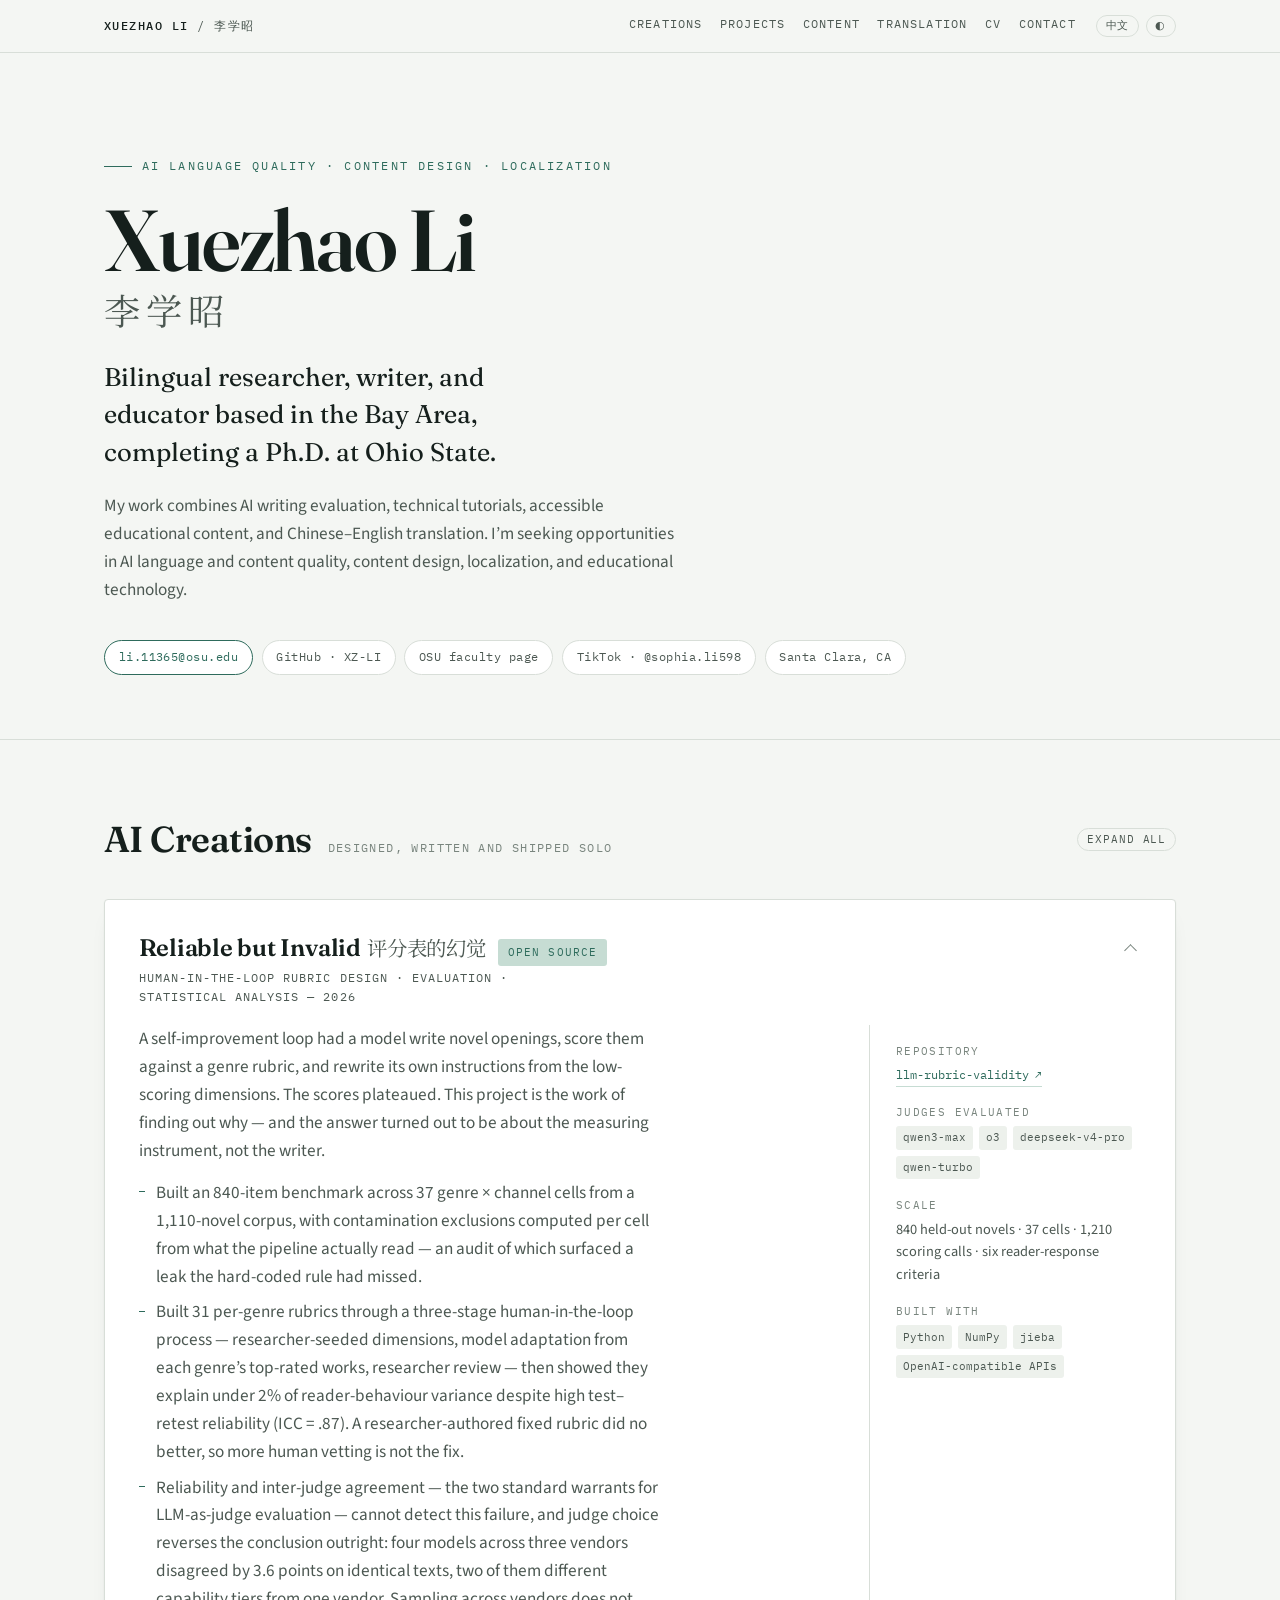
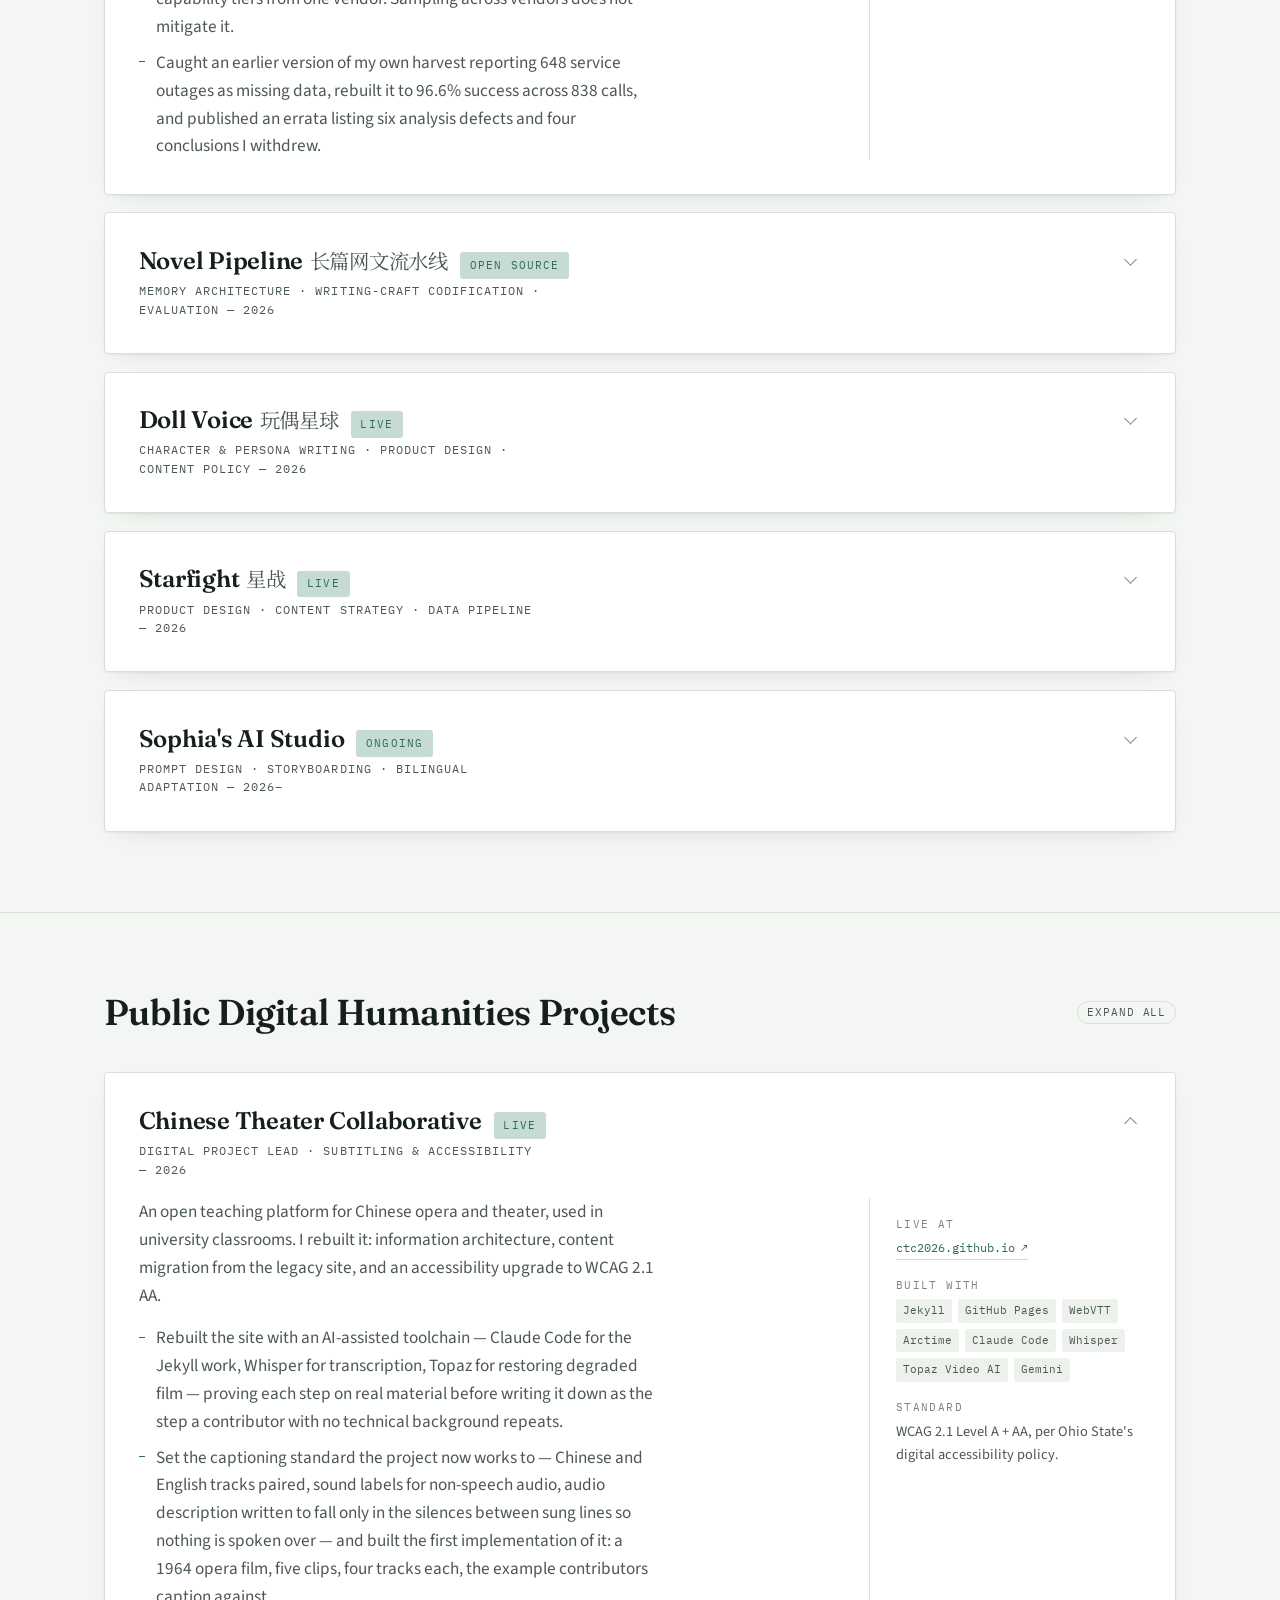
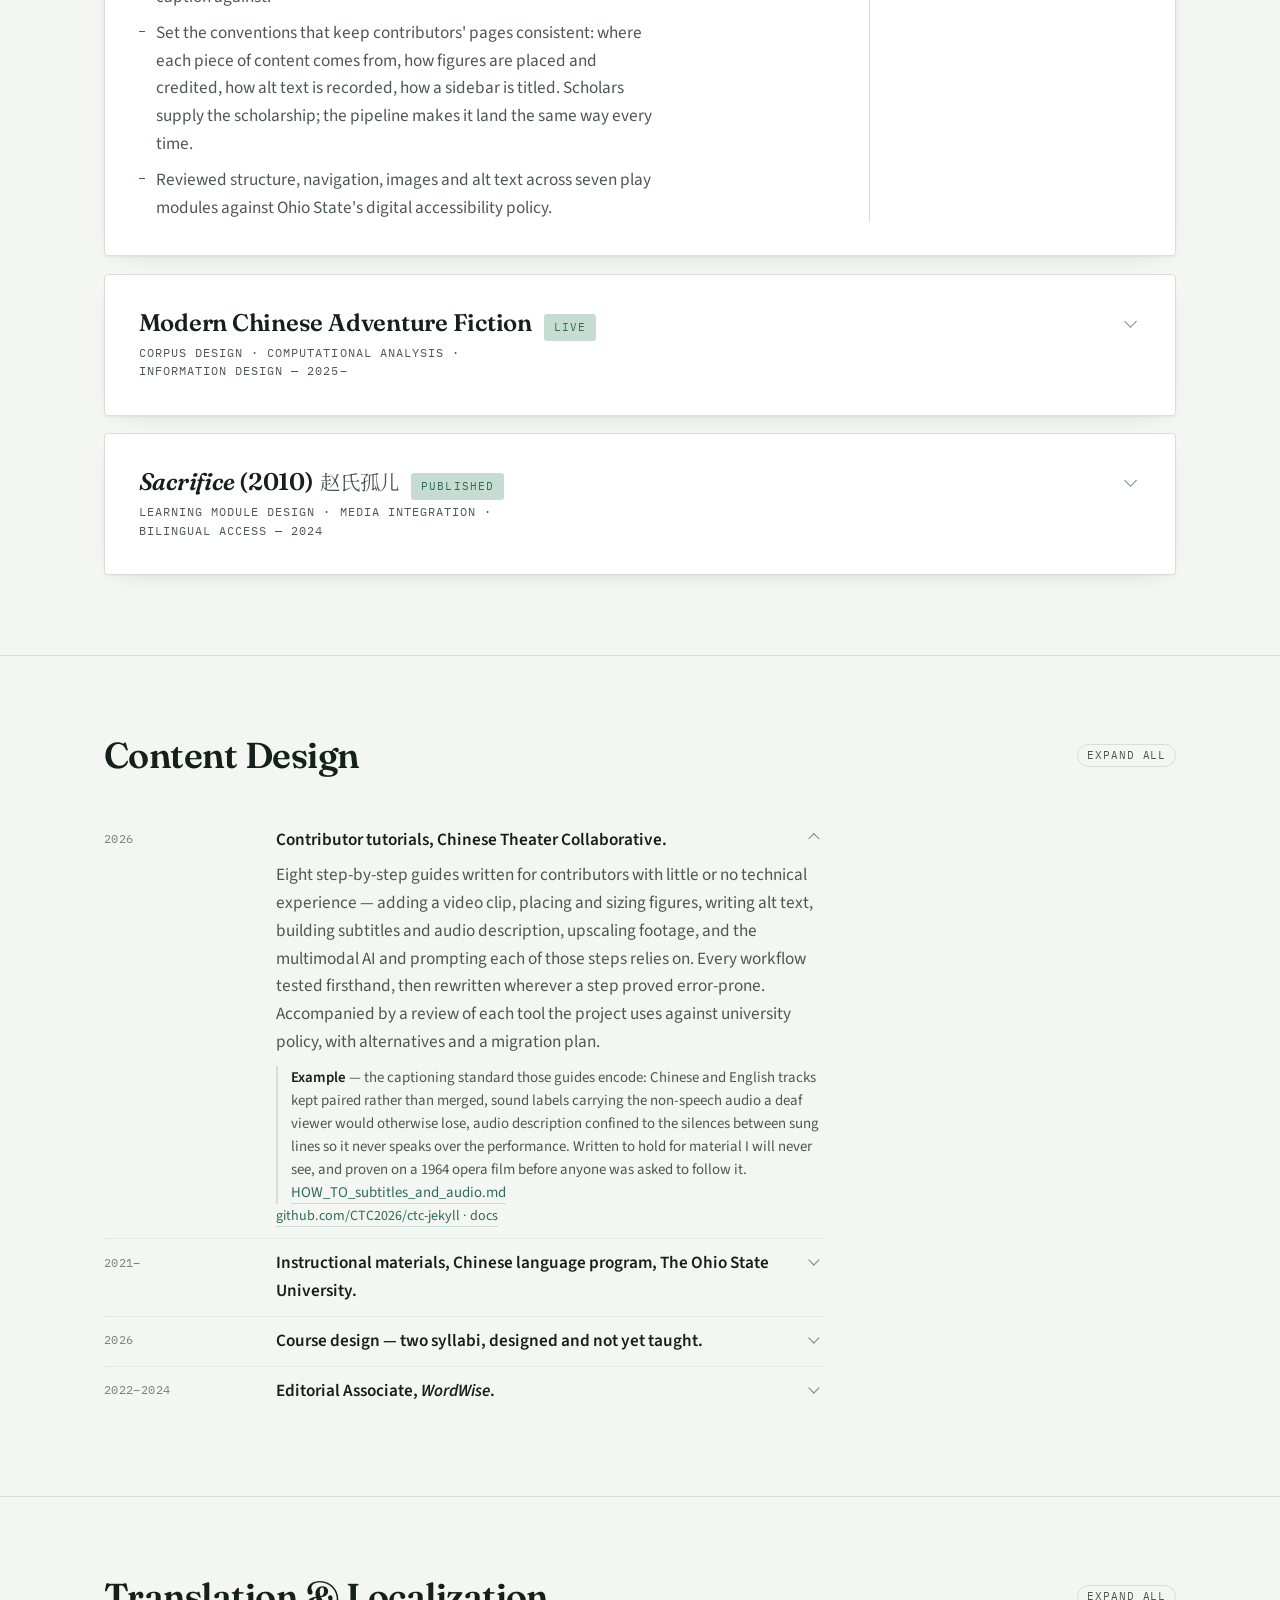
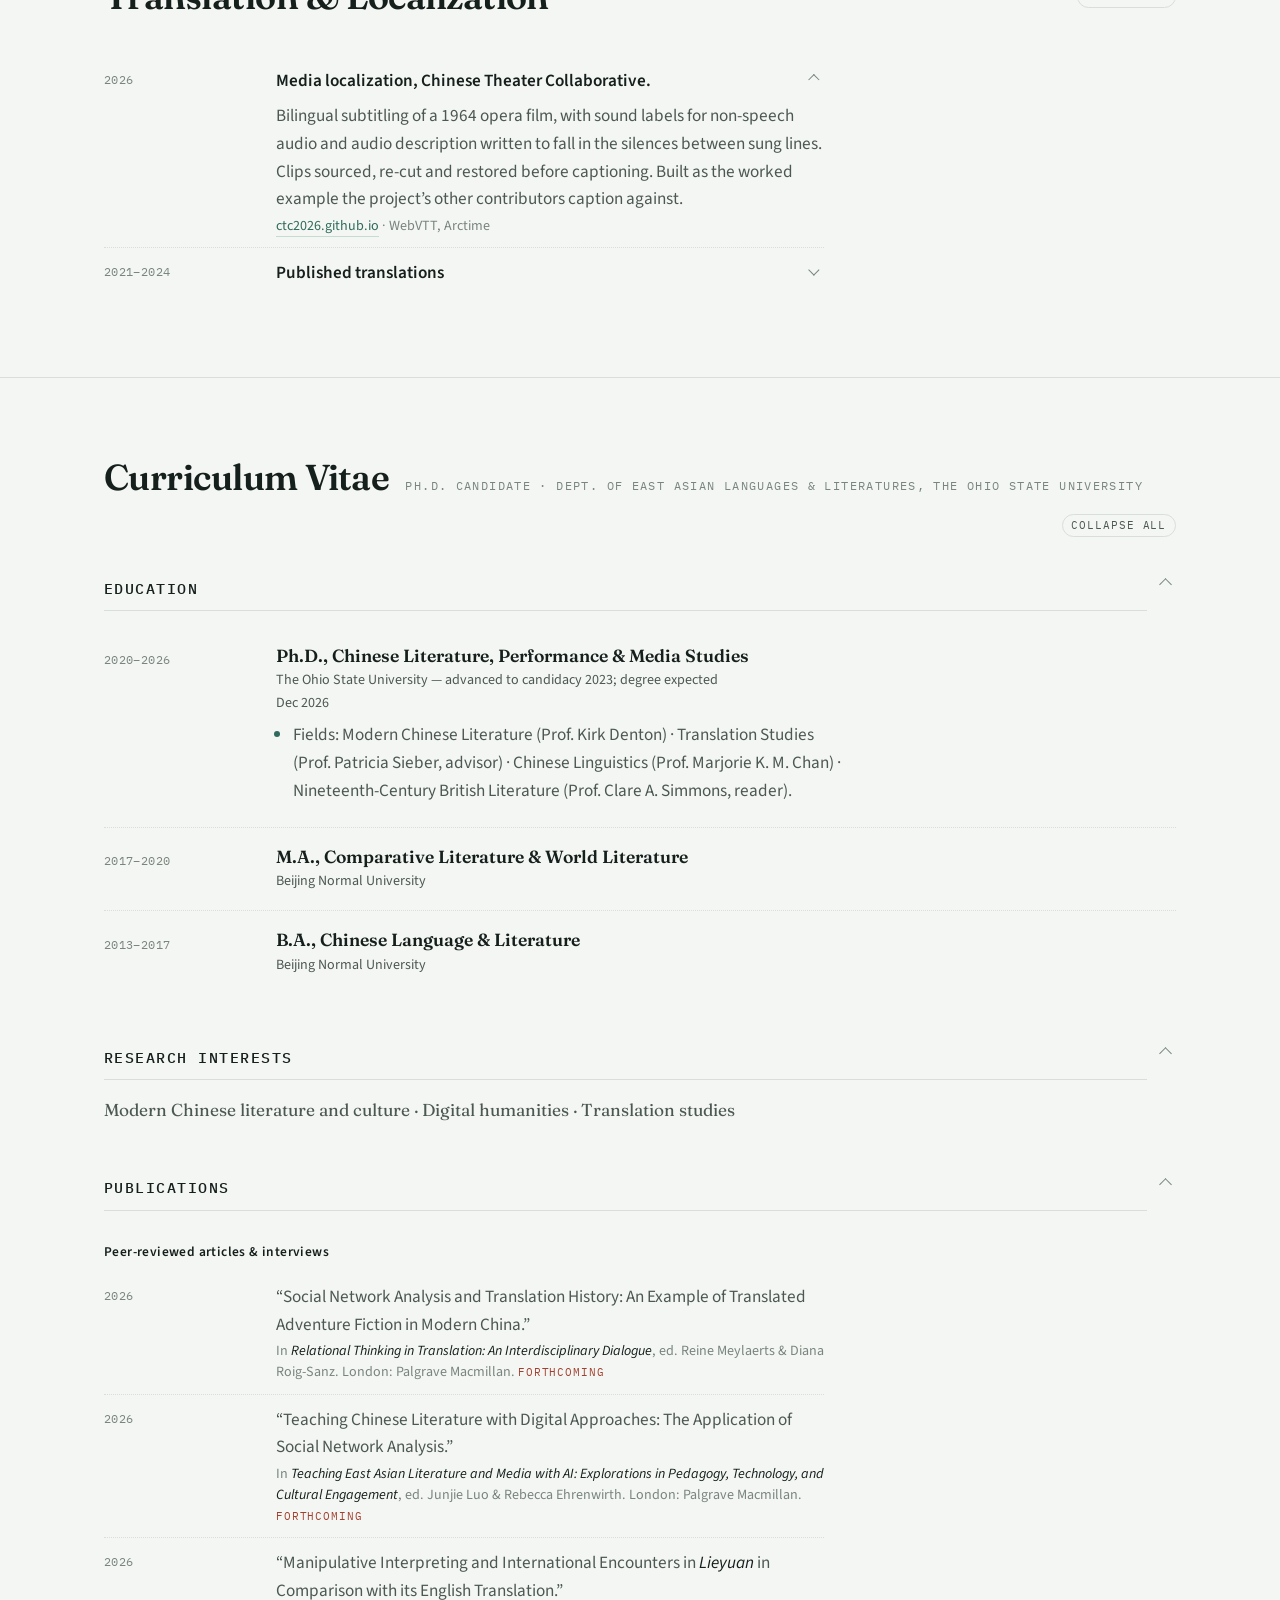
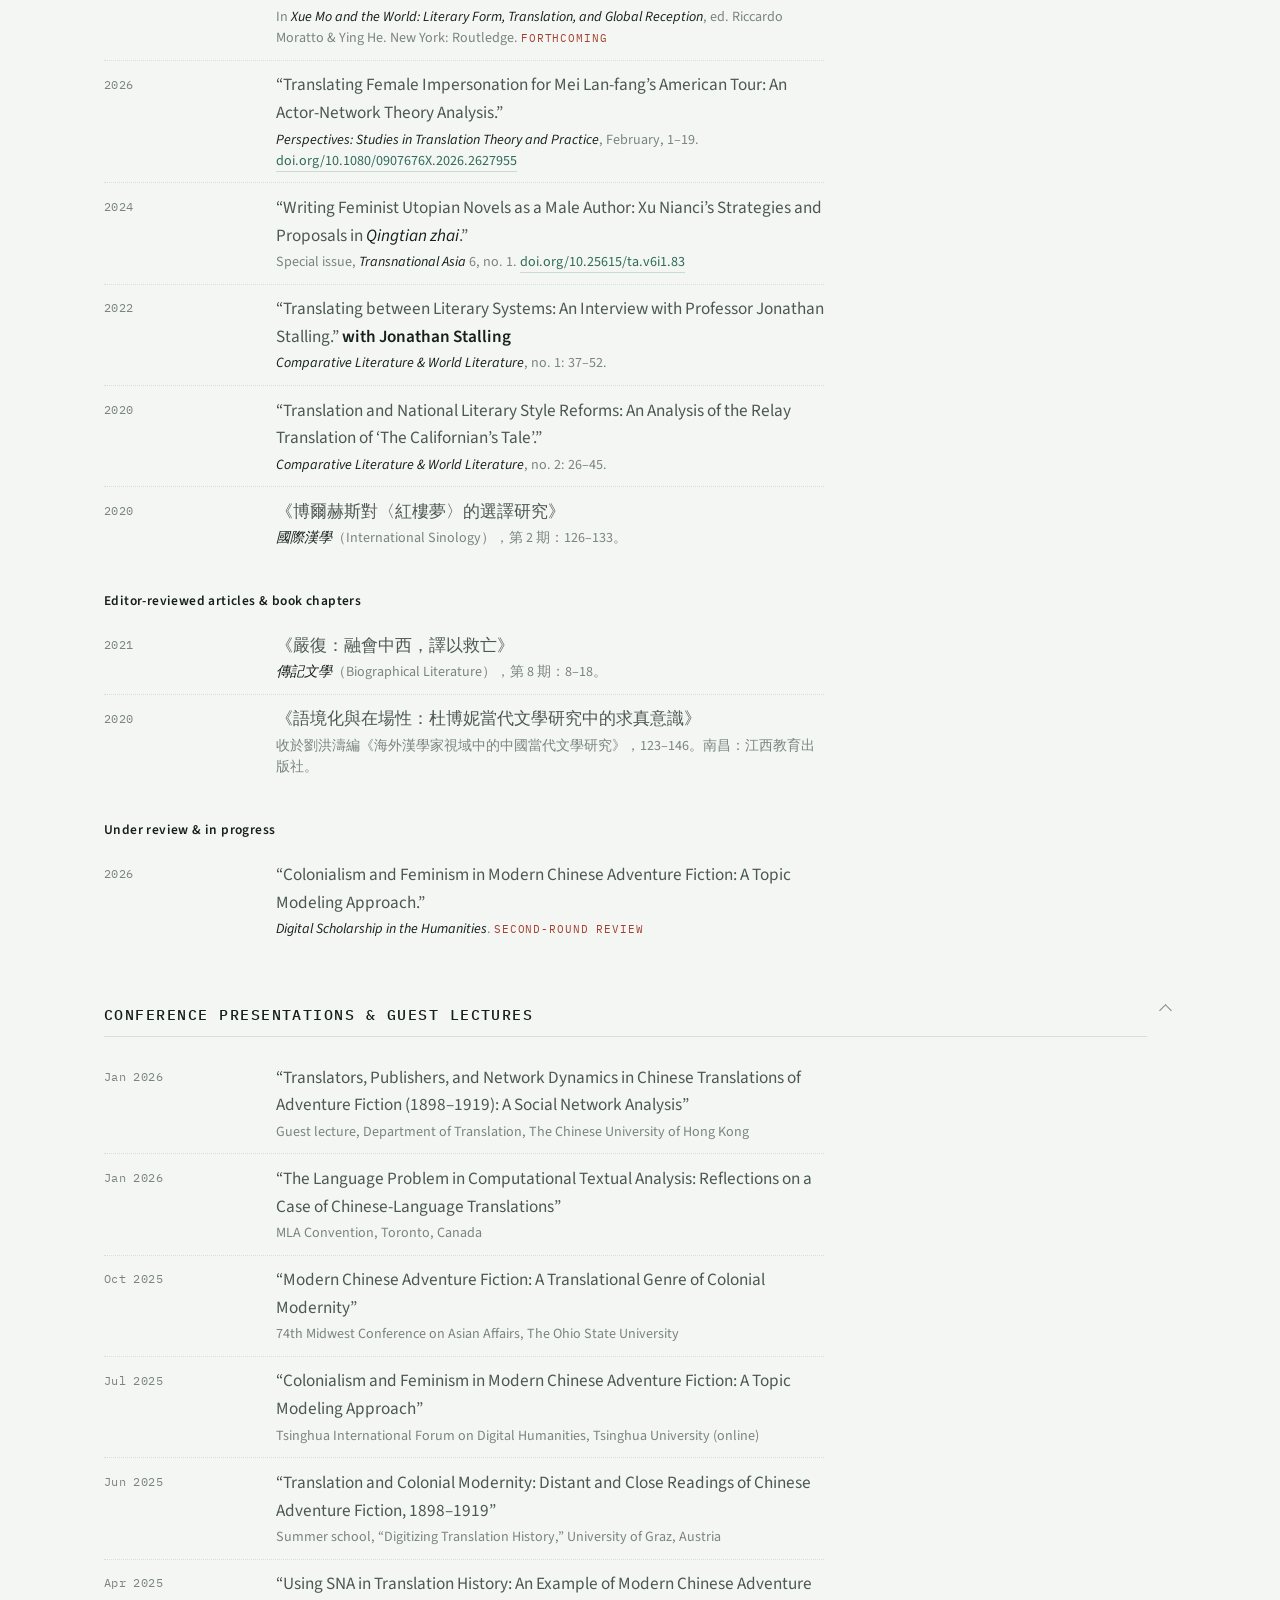
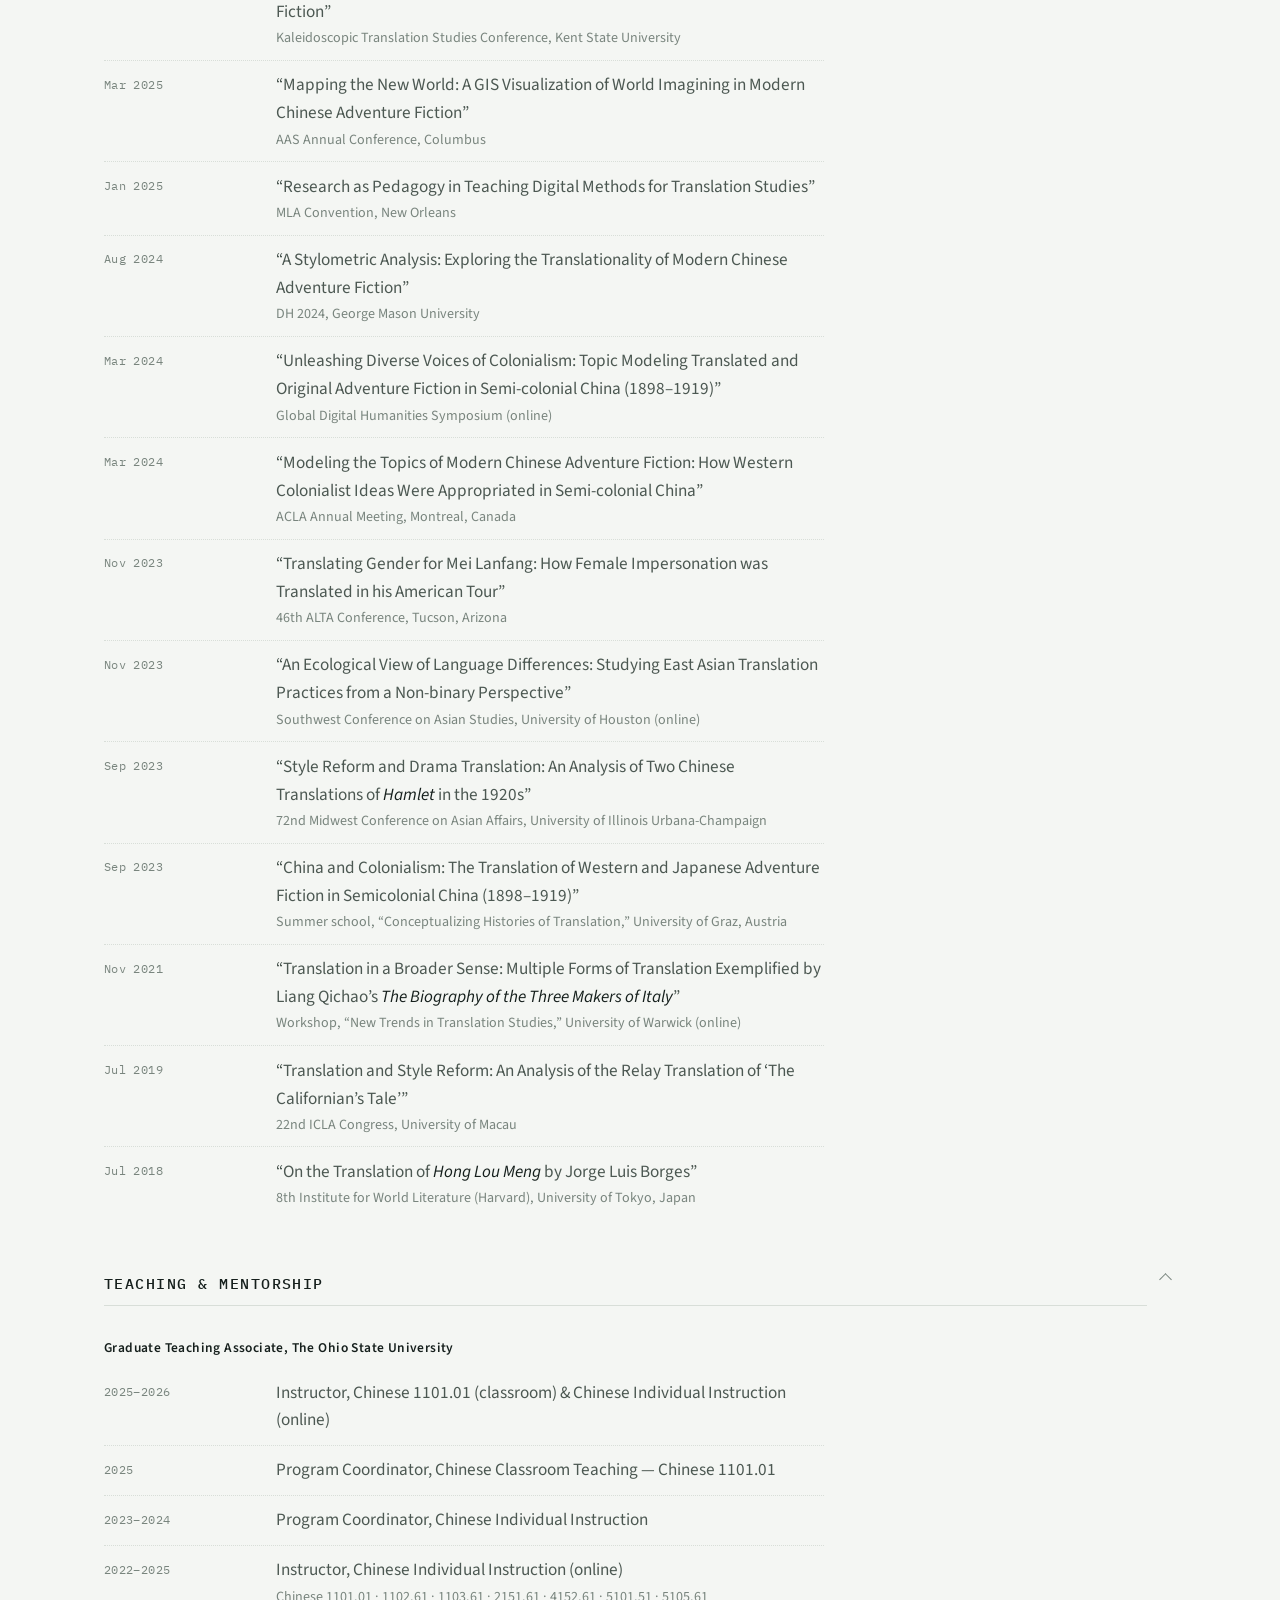
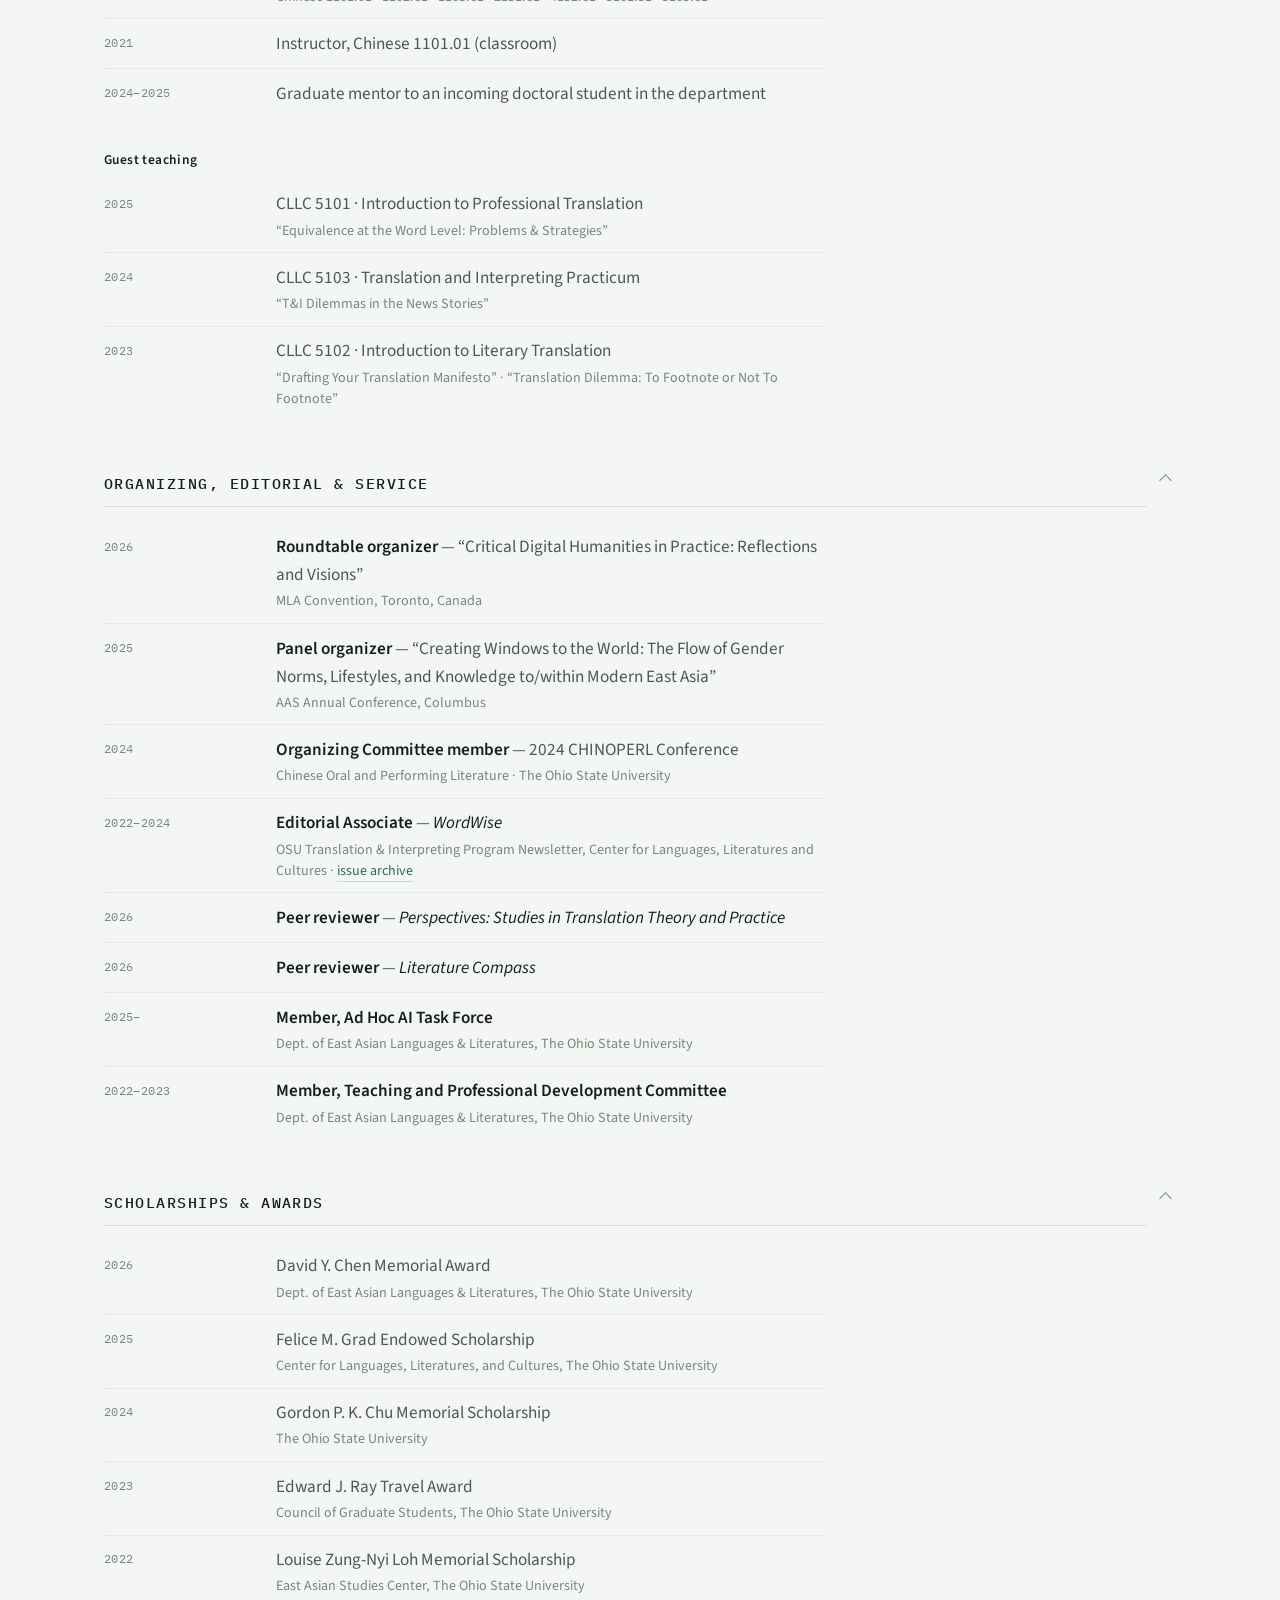
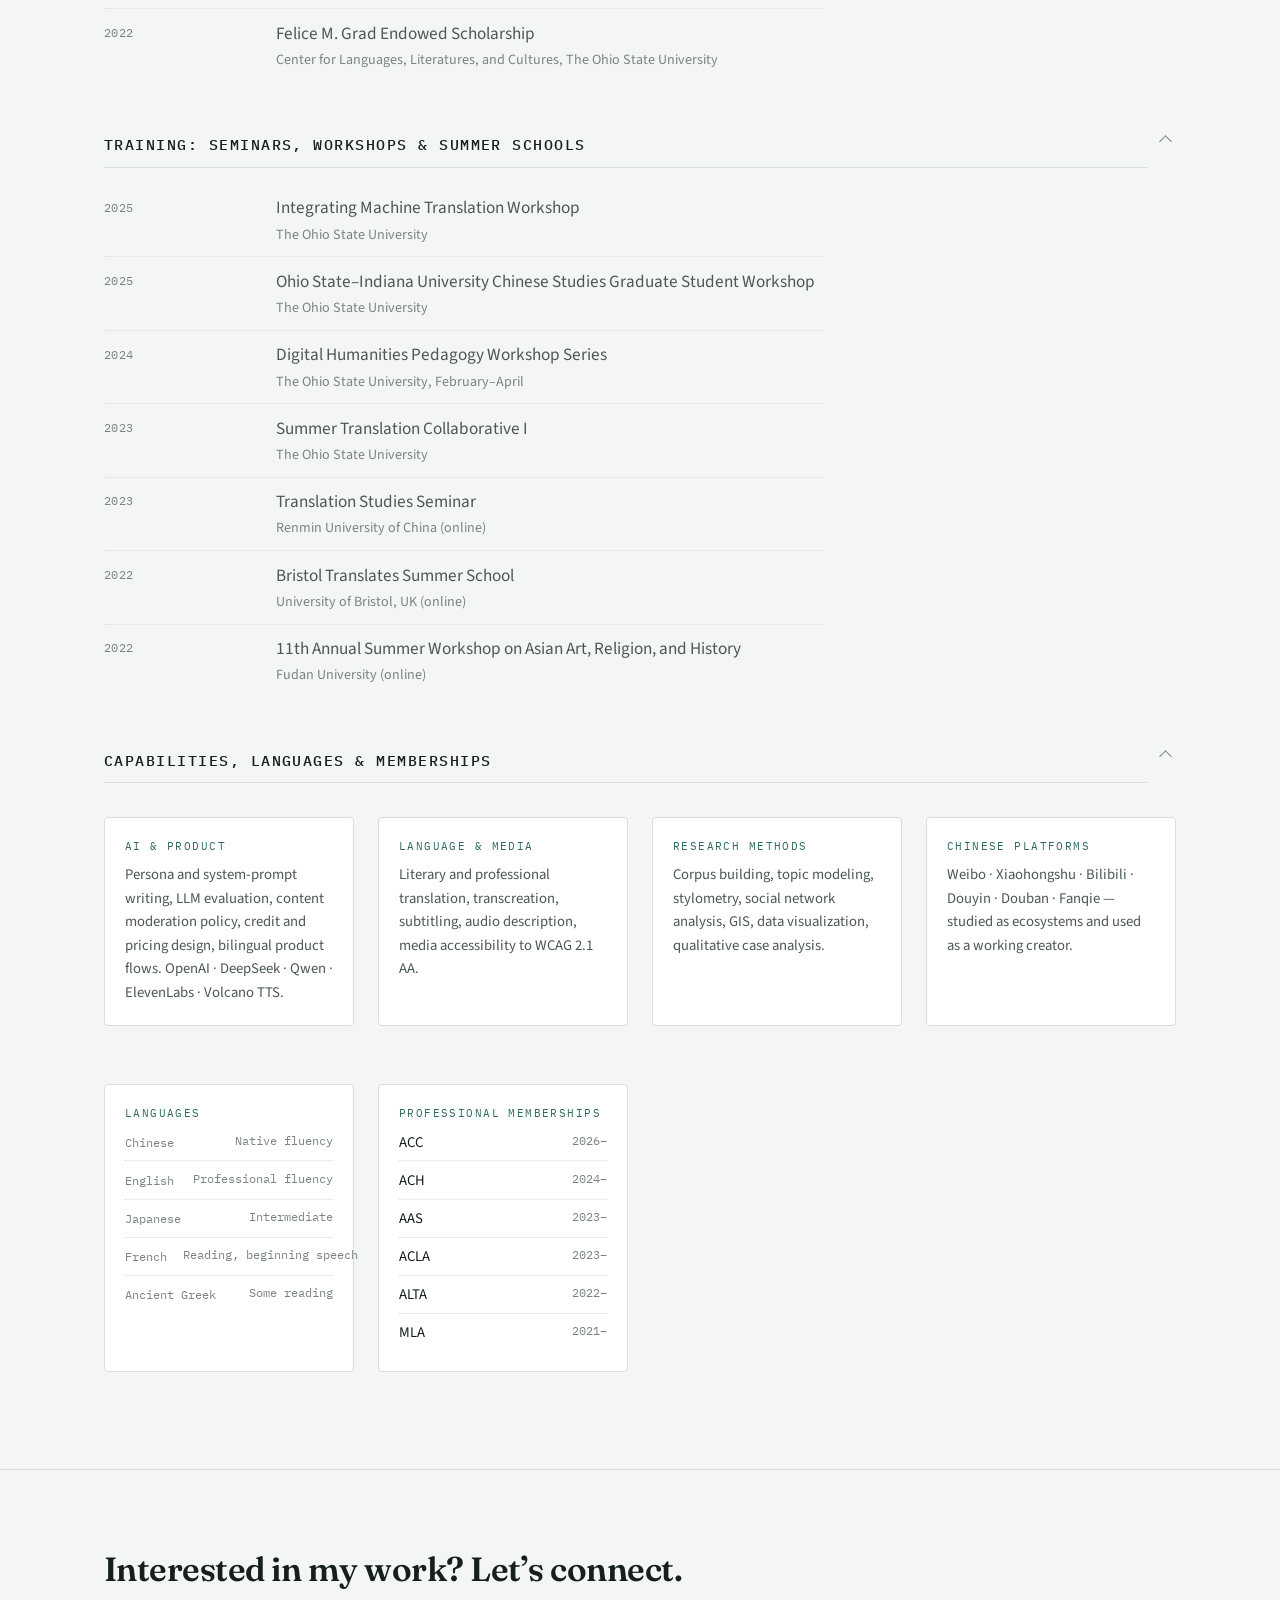
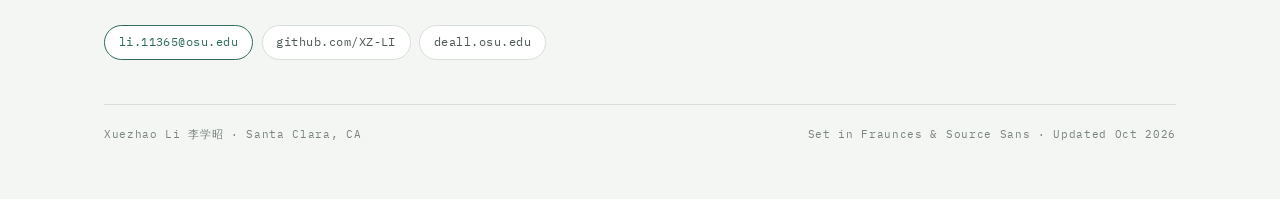
==== index.html @ 5fd632d9 "项目：Novel Pipeline 与 Webnovel Auto 合并为一张卡片" ====
<!doctype html>
<html lang="en">
<head>
<meta charset="utf-8">
<meta name="viewport" content="width=device-width, initial-scale=1">
<meta name="description" content="Xuezhao Li — bilingual researcher, writer and educator in the Bay Area, completing a Ph.D. at Ohio State. AI writing evaluation, technical tutorials, accessible educational content and Chinese–English translation.">
<meta name="author" content="Xuezhao Li">
<link rel="canonical" href="https://xz-li.github.io/">
<link rel="icon" href="data:image/svg+xml,%3Csvg xmlns='http://www.w3.org/2000/svg' viewBox='0 0 100 100'%3E%3Ctext y='.9em' font-size='88'%3E%F0%9F%8E%AD%3C/text%3E%3C/svg%3E">
<meta property="og:type" content="website">
<meta property="og:site_name" content="Xuezhao Li">
<meta property="og:title" content="Xuezhao Li 李学昭">
<meta property="og:description" content="Xuezhao Li — bilingual researcher, writer and educator in the Bay Area, completing a Ph.D. at Ohio State. AI writing evaluation, technical tutorials, accessible educational content and Chinese–English translation.">
<meta property="og:url" content="https://xz-li.github.io/">
<meta property="og:locale" content="en_US">
<meta property="og:locale:alternate" content="zh_CN">
<meta name="twitter:card" content="summary">
<meta name="twitter:title" content="Xuezhao Li 李学昭">
<meta name="twitter:description" content="Xuezhao Li — bilingual researcher, writer and educator in the Bay Area, completing a Ph.D. at Ohio State. AI writing evaluation, technical tutorials, accessible educational content and Chinese–English translation.">
<style>:root{color-scheme:light dark}body{margin:0}img{max-width:100%}[hidden]{display:none!important}</style>
<title>Xuezhao Li</title>
<link rel="preconnect" href="https://fonts.googleapis.com">
<link rel="preconnect" href="https://fonts.gstatic.com" crossorigin>
<link rel="stylesheet" href="https://fonts.googleapis.com/css2?family=Fraunces:opsz,wght@9..144,400;9..144,600;9..144,700&family=Source+Sans+3:wght@300;400;600&family=IBM+Plex+Mono:wght@400;500&family=Noto+Serif+SC:wght@400;600&family=Noto+Sans+SC:wght@300;400;600&display=swap">

<style>
:root{
  --ground:#F4F6F3;
  --surface:#FFFFFF;
  --surface-2:#EDF1EC;
  --ink:#151F1C;
  --ink-2:#4C5852;
  --ink-3:#79857E;
  --rule:#D8DED8;
  --accent:#2E6B5C;
  --accent-2:#C6DCD3;
  --seal:#A2402F;
  --shadow:0 1px 2px rgba(21,31,28,.05), 0 8px 24px -16px rgba(21,31,28,.22);

  --display:"Fraunces","Iowan Old Style",Georgia,serif;
  --body:"Source Sans 3","Helvetica Neue",Arial,sans-serif;
  --mono:"IBM Plex Mono","SF Mono",ui-monospace,monospace;
  --cn-display:"Noto Serif SC","Songti SC","PingFang SC",serif;
  --cn-body:"Noto Sans SC","PingFang SC","Hiragino Sans GB",sans-serif;

  --measure:64ch;
  --step:clamp(1rem,.85rem + .6vw,1.075rem);
}
@media (prefers-color-scheme: dark){
  :root:not([data-theme="light"]){
    --ground:#0F1614;
    --surface:#16201D;
    --surface-2:#1B2622;
    --ink:#E7EBE6;
    --ink-2:#A2AFA8;
    --ink-3:#78857E;
    --rule:#26332F;
    --accent:#79C6AF;
    --accent-2:#20342E;
    --seal:#D9765F;
    --shadow:0 1px 2px rgba(0,0,0,.4), 0 10px 30px -18px rgba(0,0,0,.8);
  }
}
:root[data-theme="dark"]{
  --ground:#0F1614;
  --surface:#16201D;
  --surface-2:#1B2622;
  --ink:#E7EBE6;
  --ink-2:#A2AFA8;
  --ink-3:#78857E;
  --rule:#26332F;
  --accent:#79C6AF;
  --accent-2:#20342E;
  --seal:#D9765F;
  --shadow:0 1px 2px rgba(0,0,0,.4), 0 10px 30px -18px rgba(0,0,0,.8);
}

*{box-sizing:border-box}
body{
  margin:0;background:var(--ground);color:var(--ink);
  font-family:var(--body);font-size:var(--step);line-height:1.62;
  -webkit-font-smoothing:antialiased;
}
.zh{font-family:var(--cn-body);line-height:1.85;}
:root[data-lang="en"] .zh{display:none}
:root[data-lang="zh"] .en{display:none}

.wrap{max-width:74rem;margin:0 auto;padding:0 clamp(1.25rem,5vw,3.5rem)}
a{color:inherit}
a:focus-visible,button:focus-visible{outline:2px solid var(--accent);outline-offset:3px;border-radius:2px}

/* ---------- top bar ---------- */
.topbar{
  position:sticky;top:0;z-index:20;
  background:color-mix(in srgb,var(--ground) 88%,transparent);
  backdrop-filter:blur(10px);
  border-bottom:1px solid var(--rule);
}
.topbar .wrap{display:flex;align-items:center;gap:1.25rem;height:3.25rem}
.mark{
  font-family:var(--mono);font-size:.72rem;letter-spacing:.13em;text-transform:uppercase;
  color:var(--ink-2);text-decoration:none;margin-right:auto;white-space:nowrap;
}
.mark b{color:var(--ink);font-weight:500}
.topnav{display:flex;gap:1.1rem}
.topnav a{
  font-family:var(--mono);font-size:.72rem;letter-spacing:.1em;text-transform:uppercase;
  color:var(--ink-2);text-decoration:none;padding-bottom:2px;border-bottom:1px solid transparent;
}
.topnav a:hover{color:var(--ink);border-bottom-color:var(--accent)}
@media(max-width:620px){.topnav{display:none}}
.toggles{display:flex;gap:.4rem}
.tog{
  font-family:var(--mono);font-size:.7rem;letter-spacing:.08em;
  background:transparent;border:1px solid var(--rule);color:var(--ink-2);
  padding:.3rem .55rem;border-radius:999px;cursor:pointer;line-height:1;
}
.tog:hover{border-color:var(--accent);color:var(--ink)}
.expand-all{margin-left:auto;align-self:center;text-transform:uppercase}
.expand-all .lbl-less{display:none}
.expand-all[aria-expanded="true"] .lbl-more{display:none}
.expand-all[aria-expanded="true"] .lbl-less{display:inline}
.expand-all:focus-visible{outline:2px solid var(--accent);outline-offset:3px}

/* ---------- hero ---------- */
.hero{padding:clamp(3.5rem,9vw,6.5rem) 0 clamp(2.5rem,6vw,4rem)}
.eyebrow{
  font-family:var(--mono);font-size:.73rem;letter-spacing:.19em;text-transform:uppercase;
  color:var(--accent);margin:0 0 1.4rem;display:flex;align-items:center;gap:.6rem;
}
.eyebrow::before{content:"";width:1.75rem;height:1px;background:var(--accent);display:inline-block}
h1{
  font-family:var(--display);font-weight:600;
  font-size:clamp(2.9rem,8vw,5.4rem);line-height:.98;letter-spacing:-.025em;
  margin:0;text-wrap:balance;
}
h1 .cn{
  display:block;font-family:var(--cn-display);font-weight:400;
  font-size:.42em;letter-spacing:.16em;color:var(--ink-2);margin-top:.55rem;
}
.thesis{
  font-family:var(--display);font-weight:400;
  font-size:clamp(1.2rem,2.4vw,1.6rem);line-height:1.45;
  max-width:34ch;margin:2rem 0 0;color:var(--ink);text-wrap:balance;
}
.thesis .zh{font-family:var(--cn-display);letter-spacing:.01em}
.sub{max-width:var(--measure);color:var(--ink-2);margin:1.35rem 0 0}
.meta-row{
  display:flex;flex-wrap:wrap;gap:.55rem;margin-top:2.25rem;
}
.chip{
  font-family:var(--mono);font-size:.75rem;letter-spacing:.04em;text-decoration:none;
  border:1px solid var(--rule);border-radius:999px;padding:.42rem .85rem;
  color:var(--ink-2);background:var(--surface);transition:border-color .15s,color .15s;
}
.chip:hover{border-color:var(--accent);color:var(--ink)}
.chip.primary{border-color:var(--accent);color:var(--accent)}

/* ---------- section framing ---------- */
section{padding:clamp(3rem,7vw,5rem) 0;border-top:1px solid var(--rule)}
.sec-head{display:flex;align-items:baseline;gap:1rem;margin-bottom:2.5rem;flex-wrap:wrap}
.sec-head h2{
  font-family:var(--display);font-weight:600;font-size:clamp(1.6rem,3.4vw,2.25rem);
  letter-spacing:-.015em;margin:0;line-height:1.1;
}
.sec-head h2 .zh{font-family:var(--cn-display)}
.sec-note{
  font-family:var(--mono);font-size:.72rem;letter-spacing:.12em;text-transform:uppercase;
  color:var(--ink-3);
}

/* ---------- projects ---------- */
.projects{display:flex;flex-direction:column;gap:1.1rem}
.proj{
  background:var(--surface);border:1px solid var(--rule);border-radius:4px;
  padding:clamp(1.4rem,3vw,2.1rem);box-shadow:var(--shadow);
}
details > summary{
  list-style:none;cursor:pointer;display:block;position:relative;padding-right:2.2rem;
}
details > summary::-webkit-details-marker{display:none}
details > summary::after{
  content:"";position:absolute;right:.4rem;top:.5rem;width:.5rem;height:.5rem;
  border-right:1.5px solid var(--ink-3);border-bottom:1.5px solid var(--ink-3);
  transform:rotate(45deg);transition:transform .18s ease;
}
details[open] > summary::after{transform:rotate(-135deg);top:.75rem}
details > summary:hover::after{border-color:var(--accent)}
details > summary:focus-visible{outline:2px solid var(--accent);outline-offset:5px;border-radius:3px}
.proj > details > summary .role{margin-bottom:0}
.cv-group > details > summary{padding-right:1.8rem}
.cv-group > details > summary::after{top:.35rem}
.cv-group > details[open] > summary::after{top:.2rem}
.cv-group > details > summary h3.cv-h{margin-bottom:0}
.cv-body{margin-top:1rem}
.runs details > summary{padding-right:1.6rem}
.runs details > summary::after{top:.42rem;width:.42rem;height:.42rem}
.runs details[open] > summary::after{top:.6rem}
.run-body{margin-top:.45rem}
.runs.nested{margin-top:.55rem;padding-left:.2rem}
.runs.nested > li{padding:.5rem 0}
.runs.nested > li:first-child{padding-top:0}
.proj-body{
  display:grid;grid-template-columns:minmax(0,1fr) minmax(0,17rem);gap:clamp(1.4rem,4vw,3rem);
  margin-top:1.2rem;
}
@media(max-width:820px){.proj-body{grid-template-columns:1fr;gap:1.5rem}}
.proj-head{display:flex;align-items:baseline;gap:.75rem;flex-wrap:wrap;margin-bottom:.2rem}
.proj h3{
  font-family:var(--display);font-weight:600;font-size:1.5rem;letter-spacing:-.01em;
  margin:0;line-height:1.15;
}
.proj h3 .cn{font-family:var(--cn-display);font-weight:400;color:var(--ink-2);font-size:.85em;margin-left:.4rem}
.pill{
  font-family:var(--mono);font-size:.66rem;letter-spacing:.11em;text-transform:uppercase;
  padding:.24rem .55rem;border-radius:3px;white-space:nowrap;
  background:var(--accent-2);color:var(--accent);border:1px solid transparent;
}
.pill.building{background:transparent;border-color:var(--rule);color:var(--ink-3)}
.role{
  font-family:var(--mono);font-size:.72rem;letter-spacing:.09em;color:var(--ink-3);
  text-transform:uppercase;margin:.15rem 0 .9rem;
}
.proj p{margin:0 0 .9rem;max-width:58ch;color:var(--ink-2)}
.proj p strong{color:var(--ink);font-weight:600}
.did{list-style:none;margin:0;padding:0;display:flex;flex-direction:column;gap:.5rem}
.did li{position:relative;padding-left:1.1rem;color:var(--ink-2);max-width:58ch}
.did li::before{
  content:"";position:absolute;left:0;top:.72em;width:.4rem;height:1px;background:var(--accent);
}
.aside{border-left:1px solid var(--rule);padding-left:clamp(1rem,2.5vw,1.6rem)}
@media(max-width:820px){.aside{border-left:0;border-top:1px solid var(--rule);padding-left:0;padding-top:1.25rem}}
.aside dt{
  font-family:var(--mono);font-size:.66rem;letter-spacing:.13em;text-transform:uppercase;
  color:var(--ink-3);margin-bottom:.3rem;
}
.aside dd{margin:0 0 1.1rem;font-size:.9rem;color:var(--ink-2);line-height:1.55}
.aside dd:last-child{margin-bottom:0}
.stack{display:flex;flex-wrap:wrap;gap:.35rem}
.stack span{
  font-family:var(--mono);font-size:.7rem;background:var(--surface-2);color:var(--ink-2);
  padding:.2rem .45rem;border-radius:3px;
}
.visit{
  display:inline-flex;align-items:center;gap:.4rem;font-family:var(--mono);font-size:.78rem;
  color:var(--accent);text-decoration:none;border-bottom:1px solid var(--accent-2);padding-bottom:1px;
}
.visit:hover{border-bottom-color:var(--accent)}
.visit::after{content:"↗";font-size:.85em}

/* ---------- cv ---------- */
.cv-group{margin-bottom:clamp(2.25rem,5vw,3.25rem)}
.cv-group:last-child{margin-bottom:0}
h3.cv-h{
  font-family:var(--mono);font-size:.92rem;letter-spacing:.1em;text-transform:uppercase;
  color:var(--ink);font-weight:500;
  margin:0 0 1.25rem;padding-bottom:.6rem;border-bottom:1px solid var(--rule);
}
.cv-group > details > summary:hover h3.cv-h{color:var(--accent)}
h3.cv-h .zh{font-family:var(--cn-body);letter-spacing:.14em}
.entry{display:grid;grid-template-columns:8.5rem minmax(0,1fr);gap:clamp(1rem,3vw,2.25rem);padding:1.1rem 0}
.entry + .entry{border-top:1px dotted var(--rule)}
@media(max-width:700px){.entry{grid-template-columns:1fr;gap:.4rem}}
.when{
  font-family:var(--mono);font-size:.78rem;color:var(--ink-3);letter-spacing:.03em;
  font-variant-numeric:tabular-nums;padding-top:.28rem;
}
.what h4{
  font-family:var(--display);font-weight:600;font-size:1.1rem;margin:0 0 .1rem;line-height:1.3;
}
.what h4 .zh{font-family:var(--cn-display)}
.where{color:var(--ink-3);font-size:.88rem;margin:0 0 .6rem}
.what p{margin:0;color:var(--ink-2);max-width:var(--measure)}
.what ul{margin:.4rem 0 0;padding-left:1.05rem;color:var(--ink-2);max-width:var(--measure)}
.what li{margin-bottom:.3rem}
.what li::marker{color:var(--accent)}

.pubs{list-style:none;margin:0;padding:0;display:flex;flex-direction:column;gap:1rem}
.pubs li{padding-left:1.4rem;position:relative;max-width:var(--measure);color:var(--ink-2)}
.pubs li::before{
  content:"§";position:absolute;left:0;top:0;color:var(--seal);font-family:var(--display);font-size:.95rem;
}
.pubs cite{font-style:italic;color:var(--ink)}

.grid2{display:grid;grid-template-columns:repeat(auto-fit,minmax(15rem,1fr));gap:1.5rem}
.card{background:var(--surface);border:1px solid var(--rule);border-radius:4px;padding:1.25rem}
.card dt{
  font-family:var(--mono);font-size:.68rem;letter-spacing:.13em;text-transform:uppercase;
  color:var(--accent);margin-bottom:.5rem;
}
.card dd{margin:0;font-size:.92rem;color:var(--ink-2);line-height:1.6}
.langs{list-style:none;margin:0;padding:0;display:flex;flex-direction:column;gap:.45rem}
.langs li{display:flex;justify-content:space-between;gap:1rem;font-size:.92rem;color:var(--ink-2);
  border-bottom:1px dotted var(--rule);padding-bottom:.4rem}
.langs li:last-child{border-bottom:0}
.langs b{font-weight:400;color:var(--ink)}
.langs span{font-family:var(--mono);font-size:.75rem;color:var(--ink-3);white-space:nowrap}

.awards{list-style:none;margin:0;padding:0;display:flex;flex-direction:column;gap:.55rem}
.awards li{color:var(--ink-2);display:flex;gap:.9rem;align-items:baseline}
.awards .yr{font-family:var(--mono);font-size:.78rem;color:var(--seal);font-variant-numeric:tabular-nums}

/* ---------- footer ---------- */
footer{border-top:1px solid var(--rule);padding:clamp(3rem,7vw,4.5rem) 0 clamp(2.5rem,5vw,3.5rem)}
.foot-h{
  font-family:var(--display);font-weight:600;font-size:clamp(1.5rem,3.4vw,2.1rem);
  margin:0 0 1.75rem;letter-spacing:-.015em;
}
.foot-h .zh{font-family:var(--cn-display)}
footer p{color:var(--ink-2);max-width:var(--measure);margin:0 0 1.75rem}
.colophon{
  margin-top:2.75rem;padding-top:1.25rem;border-top:1px solid var(--rule);
  font-family:var(--mono);font-size:.7rem;letter-spacing:.06em;color:var(--ink-3);
  display:flex;justify-content:space-between;gap:1rem;flex-wrap:wrap;
}

/* ---------- dense cv lists ---------- */
.sub-h{
  font-family:var(--body);font-size:.84rem;font-weight:600;letter-spacing:.03em;
  color:var(--ink);margin:1.9rem 0 .6rem;
}
.cv-group > .sub-h:first-of-type{margin-top:0}
.runs{list-style:none;margin:0;padding:0;display:flex;flex-direction:column}
.runs > li{
  display:grid;grid-template-columns:8.5rem minmax(0,1fr);gap:clamp(1rem,3vw,2.25rem);
  padding:.66rem 0;color:var(--ink-2);max-width:80ch;
}
.runs > li + li{border-top:1px dotted var(--rule)}
@media(max-width:700px){.runs > li{grid-template-columns:1fr;gap:.15rem;padding:.75rem 0}}
.runs .yr{
  font-family:var(--mono);font-size:.76rem;color:var(--ink-3);
  font-variant-numeric:tabular-nums;letter-spacing:.03em;padding-top:.2rem;white-space:nowrap;
}
.runs b{font-weight:600;color:var(--ink)}
.runs cite{font-style:italic;color:var(--ink)}
.runs em{color:var(--ink)}
.runs .note{
  font-family:var(--mono);font-size:.68rem;letter-spacing:.08em;text-transform:uppercase;
  color:var(--seal);white-space:nowrap;
}
.runs .eg{display:block;margin:.6rem 0 .15rem;padding-left:.8rem;border-left:2px solid var(--rule);color:var(--ink-2);font-size:.93rem;line-height:1.55}
.runs .eg b{font-weight:600;color:var(--ink)}
.runs .venue{display:block;color:var(--ink-3);font-size:.88rem;line-height:1.5;margin-top:.15rem}
.runs a{color:var(--accent);text-decoration:none;border-bottom:1px solid var(--accent-2)}
.runs a:hover{border-bottom-color:var(--accent)}
.runs .langs > li{padding:0}
.interests{
  font-family:var(--display);font-size:1.08rem;color:var(--ink-2);margin:0;max-width:var(--measure);
}

@media (prefers-reduced-motion: reduce){*{animation:none!important;transition:none!important}}
</style>

<script>
(function(){
  var r=document.documentElement;
  var l="en",t=null;
  try{l=localStorage.getItem("xl-lang")||"en";t=localStorage.getItem("xl-theme")}catch(e){}
  r.dataset.lang=(l==="zh")?"zh":"en";
  if(t==="dark"||t==="light")r.dataset.theme=t;
})();
</script>

</head>
<body>
<div class="topbar">
  <div class="wrap">
    <a class="mark" href="#top"><b>Xuezhao Li</b> <span class="en">/ 李学昭</span><span class="zh">/ 李学昭</span></a>
    <nav class="topnav">
      <a href="#creations"><span class="en">Creations</span><span class="zh">作品</span></a>
      <a href="#projects"><span class="en">Projects</span><span class="zh">项目</span></a>
      <a href="#content-design"><span class="en">Content</span><span class="zh">内容</span></a>
      <a href="#localization"><span class="en">Translation</span><span class="zh">翻译</span></a>
      <a href="#cv"><span class="en">CV</span><span class="zh">履历</span></a>
      <a href="#contact"><span class="en">Contact</span><span class="zh">联系</span></a>
    </nav>
    <div class="toggles">
      <button class="tog" id="lang-btn" type="button">中文</button>
      <button class="tog" id="theme-btn" type="button" aria-label="Switch color theme">◐</button>
    </div>
  </div>
</div>

<header class="hero" id="top">
  <div class="wrap">
    <p class="eyebrow"><span class="en">AI language quality · content design · localization</span><span class="zh">AI 语言质量 · 内容设计 · 本地化</span></p>
    <h1>Xuezhao Li<span class="cn">李学昭</span></h1>
    <p class="thesis">
      <span class="en">Bilingual researcher, writer, and educator based in the Bay Area, completing a Ph.D. at Ohio State.</span>
      <span class="zh">双语研究者、写作者与教育者，现居加州湾区，即将完成俄亥俄州立大学博士学位。</span>
    </p>
    <p class="sub">
      <span class="en">My work combines AI writing evaluation, technical tutorials, accessible educational content, and Chinese–English translation. I’m seeking opportunities in AI language and content quality, content design, localization, and educational technology.</span>
      <span class="zh">我的工作结合 AI 写作评估、技术教程、无障碍教育内容与中英翻译。目前寻找 AI 语言与内容质量、内容设计、本地化、教育科技方向的机会。</span>
    </p>
    <div class="meta-row">
      <a class="chip primary" href="mailto:li.11365@osu.edu">li.11365@osu.edu</a>
      <a class="chip" href="https://github.com/XZ-LI" target="_blank" rel="noopener">GitHub · XZ-LI</a>
      <a class="chip" href="https://deall.osu.edu/people/li.11365" target="_blank" rel="noopener">OSU faculty page</a>
      <a class="chip" href="https://www.tiktok.com/@sophia.li598" target="_blank" rel="noopener">TikTok · @sophia.li598</a>
      <span class="chip"><span class="en">Santa Clara, CA</span><span class="zh">加州 圣克拉拉</span></span>
    </div>
  </div>
</header>

<section id="creations">
  <div class="wrap">
    <div class="sec-head">
      <h2><span class="en">AI Creations</span><span class="zh">AI 作品</span></h2>
      <span class="sec-note"><span class="en">Designed, written and shipped solo</span><span class="zh">独立设计 · 撰写 · 上线</span></span>
    
      <button class="tog expand-all" type="button" aria-expanded="false"><span class="lbl-more"><span class="en">Expand all</span><span class="zh">全部展开</span></span><span class="lbl-less"><span class="en">Collapse all</span><span class="zh">全部收起</span></span></button>
    </div>

    <div class="projects">

      <article class="proj">
        <details open>
          <summary>
            <div class="proj-head">
            <h3>Reliable but Invalid<span class="cn">评分表的幻觉</span></h3>
            <span class="pill">Open source</span>
          </div>
            <p class="role"><span class="en">Human-in-the-loop rubric design · evaluation · statistical analysis — 2026</span><span class="zh">人机协作评分表设计 · 评测 · 统计分析 — 2026</span></p>
          </summary>
          <div class="proj-body">
            <div>
              <p>
            <span class="en">A self-improvement loop had a model write novel openings, score them against a genre rubric, and rewrite its own instructions from the low-scoring dimensions. The scores plateaued. This project is the work of finding out why — and the answer turned out to be about the measuring instrument, not the writer.</span>
            <span class="zh">一个自我改进循环：模型写小说开头、用评分表给自己打分、再据低分项改写写作指令。分数卡住不动。这个项目就是追查原因的过程——而答案不在写手身上，在那把尺子上。</span>
          </p>
          <ul class="did">
            <li><span class="en">Built an 840-item benchmark across 37 genre × channel cells from a 1,110-novel corpus, with contamination exclusions computed per cell from what the pipeline actually read — an audit of which surfaced a leak the hard-coded rule had missed.</span><span class="zh">用 1,110 部小说的语料建成 840 项基准，覆盖 37 个品类×频道格子；污染排除按各格管线实际读过的内容逐格计算——自查这个接触面时发现了硬编码规则漏掉的一处泄漏。</span></li>
            <li><span class="en">Built 31 per-genre rubrics through a three-stage human-in-the-loop process — researcher-seeded dimensions, model adaptation from each genre’s top-rated works, researcher review — then showed they explain under 2% of reader-behaviour variance despite high test–retest reliability (ICC = .87). A researcher-authored fixed rubric did no better, so more human vetting is not the fix.</span><span class="zh">以三阶段人机协作流程建成 31 份分品类评分表——研究者给出初始维度、模型依据各品类高分作品适配、研究者复核——随后证明它们只能解释读者行为方差的不到 2%，而重测信度高达 ICC = .87。研究者亲手写的固定评分表表现并无更好，可见「让人多把关」不是解药。</span></li>
            <li><span class="en">Reliability and inter-judge agreement — the two standard warrants for LLM-as-judge evaluation — cannot detect this failure, and judge choice reverses the conclusion outright: four models across three vendors disagreed by 3.6 points on identical texts, two of them different capability tiers from one vendor. Sampling across vendors does not mitigate it.</span><span class="zh">信度与评审间一致性——业界给 LLM 评审背书的两个标准手段——都查不出这种失效；而换个评委结论会直接翻转：四个模型、三家厂商对同一批文本的判断跨度 3.6 分，其中两个还是同一厂商的不同档位。多找几家厂商投票并不能缓解。</span></li>
            <li><span class="en">Caught an earlier version of my own harvest reporting 648 service outages as missing data, rebuilt it to 96.6% success across 838 calls, and published an errata listing six analysis defects and four conclusions I withdrew.</span><span class="zh">发现自己此前一版抓取把 648 次服务故障误报成数据缺失，重建后 838 次调用成功率 96.6%，并公开勘误，列明六类分析缺陷与四条由我撤回的结论。</span></li>
          </ul>
            </div>
            <div class="aside">
          <dl>
            <dt><span class="en">Repository</span><span class="zh">代码仓库</span></dt>
            <dd><a class="visit" href="https://github.com/XZ-LI/llm-rubric-validity" target="_blank" rel="noopener">llm-rubric-validity</a></dd>
            <dt><span class="en">Judges evaluated</span><span class="zh">参评模型</span></dt>
            <dd class="stack"><span>qwen3-max</span><span>o3</span><span>deepseek-v4-pro</span><span>qwen-turbo</span></dd>
            <dt><span class="en">Scale</span><span class="zh">规模</span></dt>
            <dd><span class="en">840 held-out novels · 37 cells · 1,210 scoring calls · six reader-response criteria</span><span class="zh">840 部留出小说 · 37 个格子 · 1,210 次评分调用 · 六个读者反应效标</span></dd>
            <dt><span class="en">Built with</span><span class="zh">技术栈</span></dt>
            <dd class="stack"><span>Python</span><span>NumPy</span><span>jieba</span><span>OpenAI-compatible APIs</span></dd>
          </dl>
        </div>
          </div>
        </details>
      </article>

      <article class="proj">
        <details>
          <summary>
            <div class="proj-head">
            <h3>Novel Pipeline<span class="cn">长篇网文流水线</span></h3>
            <span class="pill">Open source</span>
          </div>
            <p class="role"><span class="en">Memory architecture · writing-craft codification · evaluation — 2026</span><span class="zh">记忆架构 · 写作手艺规则化 · 评测 — 2026</span></p>
          </summary>
          <div class="proj-body">
            <div>
              <p>
            <span class="en">Writing one good chapter is easy. The hard part is that chapter 200 still remembers what chapter 3 planted — and 600,000 characters fit in no context window. So this is a memory-architecture problem, not a prose-generation one. The pipeline covers premise, chapters, self-diagnosis and scheduled publishing to Chinese platforms; Chinese web fiction is the upstream of short drama and adaptation worldwide, and judging it at volume is a literature problem before it is an engineering one.</span>
            <span class="zh">写好一章不难，难的是第 200 章还记得第 3 章埋的伏笔——而六十万字装不进任何上下文窗口。所以这是记忆架构问题，不是文本生成问题。流水线覆盖立项、续写、自检、定时发章；中文网文是全球短剧与影视改编的上游，要在规模上判断这类内容，首先是文学问题，其次才是工程问题。</span>
          </p>
          <ul class="did">
            <li><span class="en">Six memory layers with separate refresh rates — inviolable constraints, story bible, a ledger of unpaid setups, one digest per 30-chapter arc, the current arc plan, recent summaries and prose. Measured with tiktoken, input flattens after chapter 10: chapter 1,000 costs what chapter 50 does.</span><span class="zh">六层记忆，各有刷新频率——不可违反的硬约束、故事圣经、未兑现伏笔的台账、每 30 章一段的往事提要、当前弧线计划、近期摘要与原文。用 tiktoken 实测，输入量在第 10 章后持平：第 1,000 章和第 50 章同价。</span></li>
            <li><span class="en">Genre rules reverse-engineered from a 1,110-novel corpus rather than hand-written: 370 weighted criteria derived per genre from its top-rated works, then rules grown over 10–15 rounds of generate → score → rewrite-the-rules. Measured the mechanism — a seed carrying imitable excerpts yields 85 characters of articulated rules per round, a seed without them yields 744.</span><span class="zh">题材规则不是手写的，而是从 1,110 部作品的语料库反推：每个品类从同类高分作品推出 370 项带权重的标准，写作细则再经「生成→打分→改写规则」迭代 10–15 轮。并量出其中的机制：种子里带可模仿的节选时每轮只攒 85 字明文规则，撤掉节选则 744 字。</span></li>
            <li><span class="en">Audited the one genre whose rule layer had grown to 4,894 characters while six others sat at 899–1,138: 81% of it was genre-independent craft. Promoting those 31 rules to a shared layer levelled all 37 genres to the same rule density.</span><span class="zh">审计唯一一个规则层涨到 4,894 字的品类（另外六个只有 899–1,138 字）：其中 81% 与品类无关。把这 31 条提为共享层，37 个品类的规则密度就此拉平。</span></li>
            <li><span class="en">Ran it end to end and fixed what that exposed — an arc planner rewriting finished chapters, craft labels leaking into prose, a mute protagonist speaking four times. Then measured rather than assumed: the template A/B gap was +0.22 under the model that wrote the chapters and +0.06 under an independent judge, too small to claim, and a blind pass caught a defect the scorer missed entirely.</span><span class="zh">端到端跑一遍，修掉它暴露的问题——弧线计划重写已完成章节、写作技巧标签漏进正文、设定为哑巴的主角一章说了四次话。随后不靠假定而去测量：模版 A/B 的差距在写手自评下 +0.22，换独立评委只剩 +0.06，太小不足以下结论；另有一轮盲评抓到了评分器完全没发现的缺陷。</span></li>
          </ul>
            </div>
            <div class="aside">
          <dl>
            <dt><span class="en">Repository</span><span class="zh">代码仓库</span></dt>
            <dd><a class="visit" href="https://github.com/XZ-LI/ai-webnovel-pipeline" target="_blank" rel="noopener">ai-webnovel-pipeline</a></dd>
            <dt><span class="en">Derived from</span><span class="zh">规则来源</span></dt>
            <dd><span class="en">1,110-novel corpus · 370 weighted criteria · 10–15 iteration rounds per mature genre</span><span class="zh">1,110 部语料 · 370 项带权重维度 · 成熟品类各迭代 10–15 轮</span></dd>
            <dt><span class="en">Scope</span><span class="zh">覆盖范围</span></dt>
            <dd><span class="en">37 genre templates · premise options → chapters → diagnosis and revision → scheduled publishing</span><span class="zh">37 个题材模版 · 立项选项 → 续写 → 诊断改稿 → 定时发章</span></dd>
            <dt><span class="en">Runs in</span><span class="zh">可用环境</span></dt>
            <dd class="stack"><span>Claude Code</span><span>Cursor</span><span>Codex CLI</span><span>Cline</span><span>Copilot</span><span>Aider</span><span>plain CLI</span></dd>
            <dt><span class="en">Built with</span><span class="zh">技术栈</span></dt>
            <dd class="stack"><span>Python</span><span>tiktoken</span><span>Playwright</span><span>OpenAI-compatible APIs</span></dd>
          </dl>
        </div>
          </div>
        </details>
      </article>

<article class="proj">
        <details>
          <summary>
            <div class="proj-head">
            <h3>Doll Voice<span class="cn">玩偶星球</span></h3>
            <span class="pill">Live</span>
          </div>
            <p class="role"><span class="en">Character &amp; persona writing · product design · content policy — 2026</span><span class="zh">角色与人设撰写 · 产品设计 · 内容合规 — 2026</span></p>
          </summary>
          <div class="proj-body">
            <div>
              <p>
            <span class="en">An AI voice-companion app. You create a doll, write its personality, generate its face, pick its voice — then talk to it out loud, in real time. The whole product is a writing problem wearing a technical costume: the persona prompts, the safety voice, the tone of every system message are the thing users actually feel.</span>
            <span class="zh">AI 语音陪伴应用。用户创建专属玩偶：写人设、生成形象、选定声音，然后用真人般的语音实时对话。这款产品本质上是一个写作问题——人设提示词、安全话术、每一条系统消息的语气，才是用户真正感受到的东西。</span>
          </p>
          <ul class="did">
            <li><span class="en">Wrote the Chinese persona system — including three resident community characters that greet new users so the discovery feed is never empty.</span><span class="zh">撰写中文人设体系，包括发现广场的三个系统玩偶，新用户进来不会面对空页面。</span></li>
            <li><span class="en">Designed a usage-based credit economy end to end: what each action costs, what a new account starts with, and how the tiers are priced.</span><span class="zh">完整设计按用量计费的积分体系：每个动作扣多少、新用户送多少、各档位如何定价。</span></li>
            <li><span class="en">Built the compliance layer required to operate in China — content moderation, user reporting, a youth mode with night-time limits, and phone-based identity verification. ICP filing granted July 2026.</span><span class="zh">搭建境内合规层：内容审核、用户举报、含夜间限制的青少年模式、手机实名认证。ICP 备案已于 2026 年 7 月通过。</span></li>
            <li><span class="en">Shipped the international edition on a separate model stack in three interface languages — English, Spanish and Chinese — deployed and live, proving the same product travels.</span><span class="zh">用另一套模型栈完成并上线国际版，支持英语、西班牙语、中文三种界面语言，验证同一产品的出海可行性。</span></li>
          </ul>
            </div>
            <div class="aside">
          <dl>
            <dt><span class="en">Live at</span><span class="zh">线上地址</span></dt>
            <dd><a class="visit" href="https://dollvoice.com" target="_blank" rel="noopener">dollvoice.com</a> <span class="en">· China</span><span class="zh">· 境内版</span></dd>
            <dd><a class="visit" href="https://dollvoice.app" target="_blank" rel="noopener">dollvoice.app</a> <span class="en">· International · EN / ES / ZH</span><span class="zh">· 国际版（英／西／中）</span></dd>
            <dt><span class="en">China stack</span><span class="zh">境内版</span></dt>
            <dd class="stack"><span>DeepSeek</span><span>Volcano TTS</span><span>Qwen / DashScope</span><span>FastAPI</span></dd>
            <dt><span class="en">International stack</span><span class="zh">国际版</span></dt>
            <dd class="stack"><span>OpenAI</span><span>Fish Audio</span><span>SQLite FTS5</span><span>Fly.io</span></dd>
            <dt><span class="en">Voice library</span><span class="zh">音色库</span></dt>
            <dd><span class="en">604 catalogued voices in the China edition; 35,000+ in the international edition, each screened for name-based IP and likeness risk. Both searchable, with a describe-it-and-I'll-match recommender.</span><span class="zh">境内版 604 个音色目录，国际版 35,000+ 个（逐条按名称做过 IP 与肖像风险筛查）。两版均支持搜索与「描述即推荐」的音色匹配。</span></dd>
          </dl>
        </div>
          </div>
        </details>
      </article>

            <article class="proj">
        <details>
          <summary>
            <div class="proj-head">
            <h3>Starfight<span class="cn">星战</span></h3>
            <span class="pill">Live</span>
          </div>
            <p class="role"><span class="en">Product design · content strategy · data pipeline — 2026</span><span class="zh">产品设计 · 内容策略 · 数据管线 — 2026</span></p>
          </summary>
          <div class="proj-body">
            <div>
              <p>
            <span class="en">A Chinese entertainment-heat tracker. It pulls trending signals from Weibo, Xiaohongshu, Bilibili and Douyin and turns them into something a fan or a content planner can actually read: who is rising, what topic is peaking, and where a community is arguing.</span>
            <span class="zh">中文娱乐圈热度追踪产品。持续聚合微博、小红书、B 站、抖音的趋势信号，把散乱的流量数据整理成粉丝和内容策划真正读得懂的东西：谁在上升、哪个话题正热、社群在争论什么。</span>
          </p>
          <ul class="did">
            <li><span class="en">Real-time voting leaderboard, head-to-head star comparison, and a public opinion profile for each celebrity.</span><span class="zh">实时投票榜、明星对比、每位明星的舆论画像。</span></li>
            <li><span class="en">A fan letterboard for community messages, plus an automated scrape-and-refresh pipeline that keeps rankings current without manual work.</span><span class="zh">粉丝留言板，以及自动抓取与更新的后台管线，榜单无需人工维护。</span></li>
            <li><span class="en">Built for the work I care about: spotting emerging artists, judging what a topic is worth, and planning coverage around it.</span><span class="zh">服务于我真正关心的工作：发现上升艺人、判断话题价值、据此策划选题。</span></li>
          </ul>
            </div>
            <div class="aside">
          <dl>
            <dt><span class="en">Live at</span><span class="zh">线上地址</span></dt>
            <dd><a class="visit" href="https://starfight.fly.dev" target="_blank" rel="noopener">starfight.fly.dev</a></dd>
            <dt><span class="en">Built with</span><span class="zh">技术栈</span></dt>
            <dd class="stack"><span>Python</span><span>FastAPI</span><span>Automated collection</span><span>Weibo API</span></dd>
            <dt><span class="en">Audience</span><span class="zh">面向</span></dt>
            <dd><span class="en">Chinese fan communities; creator-management and entertainment content teams.</span><span class="zh">中文粉丝社群；创作者经纪与娱乐内容团队。</span></dd>
          </dl>
        </div>
          </div>
        </details>
      </article>

      <article class="proj">
        <details>
          <summary>
            <div class="proj-head">
            <h3>Sophia's AI Studio</h3>
            <span class="pill"><span class="en">Ongoing</span><span class="zh">持续更新</span></span>
          </div>
            <p class="role"><span class="en">Prompt design · storyboarding · bilingual adaptation — 2026–</span><span class="zh">提示词设计 · 分镜 · 双语改编 — 2026 至今</span></p>
          </summary>
          <div class="proj-body">
            <div>
              <p>
            <span class="en">A TikTok channel adapting Chinese web fiction — mostly fantasy — into English short-form video. Every episode is an adaptation decision before it is a prompt: which beat survives the cut to sixty seconds, which cultural image needs replacing, which name an English viewer can hold in their head.</span>
            <span class="zh">运营 TikTok 账号，把中文网文（以幻想类为主）改编为英文短视频。每一集首先是改编判断，其次才是提示词：哪个情节点能活过六十秒、哪个文化意象需要替换、哪个名字英语观众记得住。</span>
          </p>
          <ul class="did">
            <li><span class="en">Prompt sequences, visual storyboards and AI generation pipelines (Seedance) for narrative video.</span><span class="zh">为叙事视频搭建提示词序列、视觉分镜与 AI 生成流程（Seedance）。</span></li>
          </ul>
            </div>
            <div class="aside">
          <dl>
            <dt><span class="en">Watch</span><span class="zh">观看</span></dt>
            <dd><a class="visit" href="https://www.tiktok.com/@sophia.li598" target="_blank" rel="noopener">@sophia.li598</a></dd>
          </dl>
        </div>
          </div>
        </details>
      </article>

    </div>
  </div>
</section>

<section id="projects">
  <div class="wrap">
    <div class="sec-head">
      <h2><span class="en">Public Digital Humanities Projects</span><span class="zh">公共数字人文项目</span></h2>
    
      <button class="tog expand-all" type="button" aria-expanded="false"><span class="lbl-more"><span class="en">Expand all</span><span class="zh">全部展开</span></span><span class="lbl-less"><span class="en">Collapse all</span><span class="zh">全部收起</span></span></button>
    </div>
    <div class="projects">
      <article class="proj">
        <details open>
          <summary>
            <div class="proj-head">
            <h3>Chinese Theater Collaborative</h3>
            <span class="pill">Live</span>
          </div>
            <p class="role"><span class="en">Digital project lead · subtitling &amp; accessibility — 2026</span><span class="zh">数字项目负责 · 字幕与无障碍 — 2026</span></p>
          </summary>
          <div class="proj-body">
            <div>
              <p>
            <span class="en">An open teaching platform for Chinese opera and theater, used in university classrooms. I rebuilt it: information architecture, content migration from the legacy site, and an accessibility upgrade to WCAG 2.1 AA.</span>
            <span class="zh">中国戏曲与戏剧的开放教学平台，供大学课堂使用。由我重建：信息架构、从旧站迁移内容，以及无障碍（WCAG 2.1 AA）升级。</span>
          </p>
          <ul class="did">
            <li><span class="en">Rebuilt the site with an AI-assisted toolchain — Claude Code for the Jekyll work, Whisper for transcription, Topaz for restoring degraded film — proving each step on real material before writing it down as the step a contributor with no technical background repeats.</span><span class="zh">用一套 AI 辅助工具链重建站点——Jekyll 部分用 Claude Code、转写用 Whisper、画质修复用 Topaz——每一步都先在真实素材上跑通，再写成没有技术背景的协作者可照做的步骤。</span></li>
            <li><span class="en">Set the captioning standard the project now works to — Chinese and English tracks paired, sound labels for non-speech audio, audio description written to fall only in the silences between sung lines so nothing is spoken over — and built the first implementation of it: a 1964 opera film, five clips, four tracks each, the example contributors caption against.</span><span class="zh">制定项目现行的字幕规范——中英字幕轨成对、非语音部分加声音标注、口述影像只落在唱句之间的静默处，不压任何一句唱词——并做出第一套实现：一部 1964 年戏曲电影，五个片段、每段四条轨，供其他协作者对照施工。</span></li>
            <li><span class="en">Set the conventions that keep contributors' pages consistent: where each piece of content comes from, how figures are placed and credited, how alt text is recorded, how a sidebar is titled. Scholars supply the scholarship; the pipeline makes it land the same way every time.</span><span class="zh">制定让各位协作者产出保持一致的规范：每类内容从哪来、插图如何放置与署名、替代文本记录在哪、侧栏标题怎么写。学者负责学术内容，流程负责让它每次都以同样的方式落到页面上。</span></li>
            <li><span class="en">Reviewed structure, navigation, images and alt text across seven play modules against Ohio State's digital accessibility policy.</span><span class="zh">依俄亥俄州立大学数字无障碍政策，逐项复核七个剧目模块的结构、导航、图像与替代文本。</span></li>
          </ul>
            </div>
            <div class="aside">
          <dl>
            <dt><span class="en">Live at</span><span class="zh">线上地址</span></dt>
            <dd><a class="visit" href="https://ctc2026.github.io/ctc-jekyll/" target="_blank" rel="noopener">ctc2026.github.io</a></dd>
            <dt><span class="en">Built with</span><span class="zh">技术栈</span></dt>
            <dd class="stack"><span>Jekyll</span><span>GitHub Pages</span><span>WebVTT</span><span>Arctime</span><span>Claude Code</span><span>Whisper</span><span>Topaz Video AI</span><span>Gemini</span></dd>
            <dt><span class="en">Standard</span><span class="zh">标准</span></dt>
            <dd><span class="en">WCAG 2.1 Level A + AA, per Ohio State's digital accessibility policy.</span><span class="zh">依俄亥俄州立大学数字无障碍政策，达 WCAG 2.1 A + AA 级。</span></dd>
          </dl>
        </div>
          </div>
        </details>
      </article>
      <article class="proj">
        <details>
          <summary>
            <div class="proj-head">
            <h3>Modern Chinese Adventure Fiction</h3>
            <span class="pill">Live</span>
          </div>
            <p class="role"><span class="en">Corpus design · computational analysis · information design — 2025–</span><span class="zh">语料设计 · 计算分析 · 信息设计 — 2025 至今</span></p>
          </summary>
          <div class="proj-body">
            <div>
              <p>
            <span class="en">Between 1898 and 1919 Chinese publishers issued at least 215 translations of Western and Japanese adventure fiction alongside 72 original Chinese works, passing through some 150 translators. The genre is barely catalogued. This is the resource I built so that it can be studied at all.</span>
            <span class="zh">1898 至 1919 年间，中国出版了至少 215 部西方与日本冒险小说的译作，以及 72 部本土原创，经手译者约 150 人。这个类型几乎没有被编目过。这个资源就是为了让它变得可研究而建的。</span>
          </p>
          <ul class="did">
            <li><span class="en">Assembled a corpus of 180 translations and 60 original works with the metadata comparison needs — translator, author, publisher, date — and put the full texts online beside the bibliography.</span><span class="zh">建成 180 部译作与 60 部原创的语料库，附可供比较的元数据（译者、作者、出版方、年份），并把全文与书目一并上线。</span></li>
            <li><span class="en">Applied topic modelling, stylometry, social network analysis and GIS mapping to trace how the genre travelled, who carried it, and what changed in the crossing.</span><span class="zh">以主题模型、文体计量、社会网络分析与 GIS 制图，追踪这个类型如何流动、由谁携带、在跨语际过程中发生了什么变化。</span></li>
            <li><span class="en">Wrote the findings up for readers who do not do computation: explanations, tables, maps and network diagrams in place of model output.</span><span class="zh">把分析结果写给不做计算的读者看：用讲解、表格、地图与网络图代替模型输出。</span></li>
            <li><span class="en">The topic-modelling strand became an article on colonialism and feminism in the genre, in second-round review at <cite>Digital Scholarship in the Humanities</cite>.</span><span class="zh">其中主题模型部分写成论文，讨论该类型中的殖民主义与女性主义，现于 <cite>Digital Scholarship in the Humanities</cite> 二审。</span></li>
          </ul>
            </div>
            <div class="aside">
          <dl>
            <dt><span class="en">Live at</span><span class="zh">线上地址</span></dt>
            <dd><a class="visit" href="https://xz-li.github.io/Modern-Chinese-Adventure-Fiction/" target="_blank" rel="noopener">xz-li.github.io/Modern-Chinese-Adventure-Fiction</a></dd>
            <dt><span class="en">Sections</span><span class="zh">板块</span></dt>
            <dd class="stack"><span><span class="en">Bibliography</span><span class="zh">书目</span></span><span><span class="en">Full texts</span><span class="zh">全文</span></span><span><span class="en">DH research</span><span class="zh">DH 研究</span></span></dd>
            <dt><span class="en">Methods</span><span class="zh">方法</span></dt>
            <dd class="stack"><span>Topic modelling</span><span>Stylometry</span><span>SNA</span><span>GIS</span></dd>
            <dt><span class="en">Corpus</span><span class="zh">语料规模</span></dt>
            <dd><span class="en">180 translations and 60 originals, 1898–1919.</span><span class="zh">180 部译作、60 部原创，1898–1919。</span></dd>
          </dl>
        </div>
          </div>
        </details>
      </article>
      <article class="proj">
        <details>
          <summary>
            <div class="proj-head">
            <h3><em>Sacrifice</em> (2010)<span class="cn">赵氏孤儿</span></h3>
            <span class="pill"><span class="en">Published</span><span class="zh">已发表</span></span>
          </div>
            <p class="role"><span class="en">Learning module design · media integration · bilingual access — 2024</span><span class="zh">学习模块设计 · 媒体整合 · 双语可及 — 2024</span></p>
          </summary>
          <div class="proj-body">
            <div>
              <p>
            <span class="en">Undergraduates meet <em>The Orphan of Zhao</em> in translation and Chen Kaige's adaptation of it without a word of Chinese. The design problem: let them work from the film itself rather than from somebody's summary of it, inside a single class session.</span>
            <span class="zh">本科生读的是《赵氏孤儿》的译本，看陈凯歌的改编时一个中文字都不懂。设计要解决的问题是：让他们直接面对影片本身，而不是别人对影片的转述，并且要能塞进一节课。</span>
          </p>
          <ul class="did">
            <li><span class="en">Segmented 124 minutes into 14 timestamped clips so a scene can be assigned on its own. The unit of assignment becomes a scene, not a film, which is what makes the module usable in one class.</span><span class="zh">把 124 分钟切成 14 个带时间码的片段，使一场戏可以被单独布置。布置的单位从一部电影变成一场戏——这是模块能在一节课里用起来的前提。</span></li>
            <li><span class="en">Transcribed every clip in Chinese and translated it into English, so a student without the language works from the primary text instead of a paraphrase of it.</span><span class="zh">每个片段都做中文转写与英文翻译，让不懂中文的学生面对的是原始文本，而不是转述。</span></li>
            <li><span class="en">Sequenced the written apparatus — introduction, plot summary, then a thematic reading of the father-son relationship the adaptation turns on — so students arriving with different prior knowledge can enter at different points.</span><span class="zh">把文字部分排成梯度——导论、剧情梗概，再到这部改编所倚重的父子关系主题分析——让先备知识不同的学生各自从合适的位置切入。</span></li>
            <li><span class="en">Selected and captioned the figures to carry the visual argument, and compiled the works consulted for students going further.</span><span class="zh">选定图像并撰写说明以承载视觉层面的论证，另整理参考文献供学生延伸阅读。</span></li>
          </ul>
            </div>
            <div class="aside">
          <dl>
            <dt><span class="en">Read at</span><span class="zh">阅读</span></dt>
            <dd><a class="visit" href="https://chinesetheatercollaborative.org/ctc/the-orphan-of-zhao--2010" target="_blank" rel="noopener">chinesetheatercollaborative.org</a></dd>
            <dt><span class="en">Designed for</span><span class="zh">面向</span></dt>
            <dd><span class="en">Undergraduate classrooms; no Chinese required.</span><span class="zh">本科课堂；不要求中文能力。</span></dd>
            <dt><span class="en">Clips</span><span class="zh">片段</span></dt>
            <dd><span class="en">14, timestamped and bilingual.</span><span class="zh">14 个，带时间码与中英双语。</span></dd>
            <dt><span class="en">Source</span><span class="zh">改编源</span></dt>
            <dd><span class="en">Chen Kaige, <em>Sacrifice</em> (2010), after the Yuan zaju 趙氏孤兒.</span><span class="zh">陈凯歌《赵氏孤儿》（2010），改编自元杂剧《趙氏孤兒》。</span></dd>
          </dl>
        </div>
          </div>
        </details>
      </article>
    </div>

  </div>
</section>

<section id="content-design">
  <div class="wrap">
    <div class="sec-head">
      <h2><span class="en">Content Design</span><span class="zh">内容设计</span></h2>
    
      <button class="tog expand-all" type="button" aria-expanded="false"><span class="lbl-more"><span class="en">Expand all</span><span class="zh">全部展开</span></span><span class="lbl-less"><span class="en">Collapse all</span><span class="zh">全部收起</span></span></button>
    </div>
    <ul class="runs">
      <li><span class="yr">2026</span><details open><summary><b>Contributor tutorials, Chinese Theater Collaborative.</b></summary><div class="run-body"><span class="en">Eight step-by-step guides written for contributors with little or no technical experience — adding a video clip, placing and sizing figures, writing alt text, building subtitles and audio description, upscaling footage, and the multimodal AI and prompting each of those steps relies on. Every workflow tested firsthand, then rewritten wherever a step proved error-prone. Accompanied by a review of each tool the project uses against university policy, with alternatives and a migration plan.</span><span class="zh">为几乎没有技术背景的协作者写的八份分步指南——添加视频片段、放置与缩放插图、撰写替代文本、制作字幕与口述影像、提升画质，以及每一步所依赖的多模态 AI 与提示词写法。每条流程都亲自跑过一遍，哪一步容易出错就改写哪一步。另附一份工具合规审查，逐项对照校方政策，并给出替代方案与迁移计划。</span><span class="eg"><span class="en"><b>Example</b> — the captioning standard those guides encode: Chinese and English tracks kept paired rather than merged, sound labels carrying the non-speech audio a deaf viewer would otherwise lose, audio description confined to the silences between sung lines so it never speaks over the performance. Written to hold for material I will never see, and proven on a 1964 opera film before anyone was asked to follow it. <a href="https://github.com/CTC2026/ctc-jekyll/blob/main/docs/HOW_TO_subtitles_and_audio.md" target="_blank" rel="noopener">HOW_TO_subtitles_and_audio.md</a></span><span class="zh"><b>例</b>——这些指南所固化的一条规范：中英字幕轨成对保留而不合并；声音标注承载听障观众否则会错过的非语音信息；口述影像只进唱句之间的静默处，绝不压过表演。规则写成可套用于我永远不会看到的素材，并先在一部 1964 年戏曲电影上验证，才要求他人遵循。<a href="https://github.com/CTC2026/ctc-jekyll/blob/main/docs/HOW_TO_subtitles_and_audio.md" target="_blank" rel="noopener">HOW_TO_subtitles_and_audio.md</a></span></span><span class="venue"><a href="https://github.com/CTC2026/ctc-jekyll/tree/main/docs" target="_blank" rel="noopener">github.com/CTC2026/ctc-jekyll · docs</a></span></div></details></li>
      <li><span class="yr">2021–</span><details><summary><b>Instructional materials, Chinese language program, The Ohio State University.</b></summary><div class="run-body"><span class="en">Explanations, materials and guidance built for learners with very different amounts of prior knowledge, turning linguistic and cultural concepts into steps a student can actually follow. Coordinated instructors and students to keep program guidance clear and consistent; coordinator appointments 2023–24 and 2025–present.</span><span class="zh">为先备知识差异极大的学习者编写讲解、教材与指引，把语言与文化概念拆成学生真的跟得上的步骤。协调教师与学生，保持课程指引清楚一致；协调人任期为 2023–24 与 2025 年至今。</span></div></details></li>
      <li><span class="yr">2026</span><details><summary><b>Course design — two syllabi, designed and not yet taught.</b></summary><div class="run-body"><span class="en"><em>Digital Humanities and Chinese Studies</em>: a lab-style methods course that runs the same four beats — concept, application in Chinese Studies, practicum, showcase — across social network analysis, GIS, text analysis, topic modelling and stylometry, so a student practises one workflow five times. <em>Adventure in Chinese Fiction, Film, and Video Games</em>: one genre tracked from the sixteenth century to <em>Black Myth: Wukong</em>, across fiction, film and games. Both carry observable objectives with assessment weighted against them; the DH course adds a five-dimension rubric whose pass condition is reproducible data and stated limitations.</span><span class="zh"><em>数字人文与中国研究</em>：实验课形式，社会网络分析、GIS、文本分析、主题模型、文体计量五种方法各走一遍「概念—在中国研究中的应用—实操—展示」，让学生把同一套工作流练五次。<em>中国小说、电影与电子游戏中的冒险</em>：一个类型，从 16 世纪追到《黑神话：悟空》，横跨小说、影视与游戏。两份都写明可观察的学习目标，评分权重与目标逐条对应；数字人文那门另附五维度评分表，及格条件是数据可复现、并说明方法的盲区。</span><span class="venue"><a href="files/Xuezhao-Li-syllabus-DH-and-Chinese-Studies.pdf" target="_blank" rel="noopener">DH &amp; Chinese Studies (PDF)</a> · <a href="files/Xuezhao-Li-syllabus-Adventure-Fiction-Film-Games.pdf" target="_blank" rel="noopener">Adventure in Fiction, Film &amp; Games (PDF)</a></span></div></details></li>
      <li><span class="yr">2022–2024</span><details><summary><b>Editorial Associate, <cite>WordWise</cite>.</b></summary><div class="run-body"><span class="en">Edited public-facing writing for clarity, terminology and consistency, working with contributors to make specialized translation topics readable by people outside the field.</span><span class="zh">编辑面向公众的稿件，把关清晰度、术语与一致性，与作者合作，让专业的翻译话题对圈外读者也读得懂。</span><span class="venue">OSU Translation &amp; Interpreting Program Newsletter · <a href="https://us9.campaign-archive.com/home/?u=a9fc3cbad2b78a658d10372b8&amp;id=59510398f4" target="_blank" rel="noopener"><span class="en">issue archive</span><span class="zh">往期归档</span></a></span></div></details></li>
    </ul>
  </div>
</section>

<section id="localization">
  <div class="wrap">
    <div class="sec-head">
      <h2><span class="en">Translation &amp; Localization</span><span class="zh">翻译与本地化</span></h2>
    
      <button class="tog expand-all" type="button" aria-expanded="false"><span class="lbl-more"><span class="en">Expand all</span><span class="zh">全部展开</span></span><span class="lbl-less"><span class="en">Collapse all</span><span class="zh">全部收起</span></span></button>
    </div>
    <ul class="runs">
      <li><span class="yr">2026</span><details open><summary><b>Media localization, Chinese Theater Collaborative.</b></summary><div class="run-body"><span class="en">Bilingual subtitling of a 1964 opera film, with sound labels for non-speech audio and audio description written to fall in the silences between sung lines. Clips sourced, re-cut and restored before captioning. Built as the worked example the project’s other contributors caption against.</span><span class="zh">为一部 1964 年戏曲电影制作中英双语字幕，配非语音部分的声音标注，以及只落在唱句静默处的口述影像。片段在配字幕前由我找源、重剪与修复。这套成品是项目其他协作者对照施工的范例。</span><span class="venue"><a href="https://ctc2026.github.io/ctc-jekyll/" target="_blank" rel="noopener">ctc2026.github.io</a> · WebVTT, Arctime</span></div></details></li>
      <li><span class="yr">2021–2024</span><details><summary><b><span class="en">Published translations</span><span class="zh">出版译作</span></b></summary><div class="run-body">
        <ul class="runs nested">
      <li><span class="yr">2024</span><span>Wang Tao, “A Brief Biography of Mary” 媚梨小傳, “A Great Overseas Adventure” 海外壯遊, and “A Wonderland under the Sea” 海底奇境.<span class="venue"><cite>Renditions</cite>, no. 100: 71–94. Chinese → English</span></span></li>
      <li><span class="yr">2023</span><span>Patricia Sieber,《自有風味：淺談散曲雅俗有致的本質》<span class="venue"><cite>Lingnan Journal of Chinese Studies</cite>, no. 18: 3–34. English → Chinese</span></span></li>
      <li><span class="yr">2021</span><span>Wang Zengqi, “Butter Pancakes” 黃油烙餅. <b>with Travis Telzrow</b><span class="venue"><a href="https://u.osu.edu/mclc/2021/06/03/butter-pancakes-by-wang-zengqi/" target="_blank" rel="noopener">MCLC Resource Center</a>. Chinese → English</span></span></li>
        </ul>
      </div></details></li>
    </ul>
  </div>
</section>

<section id="cv">
  <div class="wrap">
    <div class="sec-head">
      <h2><span class="en">Curriculum Vitae</span><span class="zh">履历</span></h2>
      <span class="sec-note"><span class="en">Ph.D. Candidate · Dept. of East Asian Languages &amp; Literatures, The Ohio State University</span><span class="zh">俄亥俄州立大学 东亚语言与文学系 博士候选人</span></span>
    
      <button class="tog expand-all" type="button" aria-expanded="false"><span class="lbl-more"><span class="en">Expand all</span><span class="zh">全部展开</span></span><span class="lbl-less"><span class="en">Collapse all</span><span class="zh">全部收起</span></span></button>
    </div>

    <div class="cv-group">
      <details open>
        <summary><h3 class="cv-h"><span class="en">Education</span><span class="zh">教育背景</span></h3></summary>
        <div class="cv-body">
          <div class="entry">
        <div class="when">2020–2026</div>
        <div class="what">
          <h4>Ph.D., <span class="en">Chinese Literature, Performance &amp; Media Studies</span><span class="zh">中国文学、表演与媒体研究</span></h4>
          <p class="where"><span class="en">The Ohio State University — advanced to candidacy 2023; degree expected Dec 2026</span><span class="zh">俄亥俄州立大学 — 2023 年通过资格考试；预计 2026 年 12 月毕业</span></p>
          <ul>
            <li><span class="en">Fields: Modern Chinese Literature (Prof. Kirk Denton) · Translation Studies (Prof. Patricia Sieber, advisor) · Chinese Linguistics (Prof. Marjorie K. M. Chan) · Nineteenth-Century British Literature (Prof. Clare A. Simmons, reader).</span><span class="zh">研究领域：中国现当代文学（Kirk Denton 教授）· 翻译研究（Patricia Sieber 教授，导师）· 汉语语言学（Marjorie K. M. Chan 教授）· 十九世纪英国文学（Clare A. Simmons 教授，评阅人）。</span></li>
          </ul>
        </div>
      </div>
      <div class="entry">
        <div class="when">2017–2020</div>
        <div class="what">
          <h4>M.A., <span class="en">Comparative Literature &amp; World Literature</span><span class="zh">比较文学与世界文学</span></h4>
          <p class="where"><span class="en">Beijing Normal University</span><span class="zh">北京师范大学</span></p>
        </div>
      </div>
      <div class="entry">
        <div class="when">2013–2017</div>
        <div class="what">
          <h4>B.A., <span class="en">Chinese Language &amp; Literature</span><span class="zh">汉语言文学</span></h4>
          <p class="where"><span class="en">Beijing Normal University</span><span class="zh">北京师范大学</span></p>
        </div>
      </div>
        </div>
      </details>
    </div>

    <div class="cv-group">
      <details open>
        <summary><h3 class="cv-h"><span class="en">Research Interests</span><span class="zh">研究方向</span></h3></summary>
        <div class="cv-body">
          <p class="interests"><span class="en">Modern Chinese literature and culture · Digital humanities · Translation studies</span><span class="zh">中国现当代文学与文化 · 数字人文 · 翻译研究</span></p>
        </div>
      </details>
    </div>

    <div class="cv-group">
      <details open>
        <summary><h3 class="cv-h"><span class="en">Publications</span><span class="zh">论著</span></h3></summary>
        <div class="cv-body">
          <p class="sub-h"><span class="en">Peer-reviewed articles &amp; interviews</span><span class="zh">同行评审论文与访谈</span></p>
      <ul class="runs">
        <li><span class="yr">2026</span><span>“Social Network Analysis and Translation History: An Example of Translated Adventure Fiction in Modern China.”<span class="venue">In <cite>Relational Thinking in Translation: An Interdisciplinary Dialogue</cite>, ed. Reine Meylaerts &amp; Diana Roig-Sanz. London: Palgrave Macmillan. <span class="note">Forthcoming</span></span></span></li>
        <li><span class="yr">2026</span><span>“Teaching Chinese Literature with Digital Approaches: The Application of Social Network Analysis.”<span class="venue">In <cite>Teaching East Asian Literature and Media with AI: Explorations in Pedagogy, Technology, and Cultural Engagement</cite>, ed. Junjie Luo &amp; Rebecca Ehrenwirth. London: Palgrave Macmillan. <span class="note">Forthcoming</span></span></span></li>
        <li><span class="yr">2026</span><span>“Manipulative Interpreting and International Encounters in <em>Lieyuan</em> in Comparison with its English Translation.”<span class="venue">In <cite>Xue Mo and the World: Literary Form, Translation, and Global Reception</cite>, ed. Riccardo Moratto &amp; Ying He. New York: Routledge. <span class="note">Forthcoming</span></span></span></li>
        <li><span class="yr">2026</span><span>“Translating Female Impersonation for Mei Lan-fang’s American Tour: An Actor-Network Theory Analysis.”<span class="venue"><cite>Perspectives: Studies in Translation Theory and Practice</cite>, February, 1–19. <a href="https://doi.org/10.1080/0907676X.2026.2627955" target="_blank" rel="noopener">doi.org/10.1080/0907676X.2026.2627955</a></span></span></li>
        <li><span class="yr">2024</span><span>“Writing Feminist Utopian Novels as a Male Author: Xu Nianci’s Strategies and Proposals in <em>Qingtian zhai</em>.”<span class="venue">Special issue, <cite>Transnational Asia</cite> 6, no. 1. <a href="https://doi.org/10.25615/ta.v6i1.83" target="_blank" rel="noopener">doi.org/10.25615/ta.v6i1.83</a></span></span></li>
        <li><span class="yr">2022</span><span>“Translating between Literary Systems: An Interview with Professor Jonathan Stalling.” <b>with Jonathan Stalling</b><span class="venue"><cite>Comparative Literature &amp; World Literature</cite>, no. 1: 37–52.</span></span></li>
        <li><span class="yr">2020</span><span>“Translation and National Literary Style Reforms: An Analysis of the Relay Translation of ‘The Californian’s Tale’.”<span class="venue"><cite>Comparative Literature &amp; World Literature</cite>, no. 2: 26–45.</span></span></li>
        <li><span class="yr">2020</span><span>《博爾赫斯對〈紅樓夢〉的選譯研究》<span class="venue"><cite>國際漢學</cite>（International Sinology），第 2 期：126–133。</span></span></li>
      </ul>

      <p class="sub-h"><span class="en">Editor-reviewed articles &amp; book chapters</span><span class="zh">编辑审稿论文与专书章节</span></p>
      <ul class="runs">
        <li><span class="yr">2021</span><span>《嚴復：融會中西，譯以救亡》<span class="venue"><cite>傳記文學</cite>（Biographical Literature），第 8 期：8–18。</span></span></li>
        <li><span class="yr">2020</span><span>《語境化與在場性：杜博妮當代文學研究中的求真意識》<span class="venue">收於劉洪濤編《海外漢學家視域中的中國當代文學研究》，123–146。南昌：江西教育出版社。</span></span></li>
      </ul>

      <p class="sub-h"><span class="en">Under review &amp; in progress</span><span class="zh">在审与在写</span></p>
      <ul class="runs">
        <li><span class="yr">2026</span><span>“Colonialism and Feminism in Modern Chinese Adventure Fiction: A Topic Modeling Approach.”<span class="venue"><cite>Digital Scholarship in the Humanities</cite>. <span class="note">Second-round review</span></span></span></li>
      </ul>
        </div>
      </details>
    </div>

    <div class="cv-group">
      <details open>
        <summary><h3 class="cv-h"><span class="en">Conference Presentations &amp; Guest Lectures</span><span class="zh">会议报告与客座讲座</span></h3></summary>
        <div class="cv-body">
          <ul class="runs">
        <li><span class="yr">Jan 2026</span><span>“Translators, Publishers, and Network Dynamics in Chinese Translations of Adventure Fiction (1898–1919): A Social Network Analysis”<span class="venue">Guest lecture, Department of Translation, The Chinese University of Hong Kong</span></span></li>
        <li><span class="yr">Jan 2026</span><span>“The Language Problem in Computational Textual Analysis: Reflections on a Case of Chinese-Language Translations”<span class="venue">MLA Convention, Toronto, Canada</span></span></li>
        <li><span class="yr">Oct 2025</span><span>“Modern Chinese Adventure Fiction: A Translational Genre of Colonial Modernity”<span class="venue">74th Midwest Conference on Asian Affairs, The Ohio State University</span></span></li>
        <li><span class="yr">Jul 2025</span><span>“Colonialism and Feminism in Modern Chinese Adventure Fiction: A Topic Modeling Approach”<span class="venue">Tsinghua International Forum on Digital Humanities, Tsinghua University (online)</span></span></li>
        <li><span class="yr">Jun 2025</span><span>“Translation and Colonial Modernity: Distant and Close Readings of Chinese Adventure Fiction, 1898–1919”<span class="venue">Summer school, “Digitizing Translation History,” University of Graz, Austria</span></span></li>
        <li><span class="yr">Apr 2025</span><span>“Using SNA in Translation History: An Example of Modern Chinese Adventure Fiction”<span class="venue">Kaleidoscopic Translation Studies Conference, Kent State University</span></span></li>
        <li><span class="yr">Mar 2025</span><span>“Mapping the New World: A GIS Visualization of World Imagining in Modern Chinese Adventure Fiction”<span class="venue">AAS Annual Conference, Columbus</span></span></li>
        <li><span class="yr">Jan 2025</span><span>“Research as Pedagogy in Teaching Digital Methods for Translation Studies”<span class="venue">MLA Convention, New Orleans</span></span></li>
        <li><span class="yr">Aug 2024</span><span>“A Stylometric Analysis: Exploring the Translationality of Modern Chinese Adventure Fiction”<span class="venue">DH 2024, George Mason University</span></span></li>
        <li><span class="yr">Mar 2024</span><span>“Unleashing Diverse Voices of Colonialism: Topic Modeling Translated and Original Adventure Fiction in Semi-colonial China (1898–1919)”<span class="venue">Global Digital Humanities Symposium (online)</span></span></li>
        <li><span class="yr">Mar 2024</span><span>“Modeling the Topics of Modern Chinese Adventure Fiction: How Western Colonialist Ideas Were Appropriated in Semi-colonial China”<span class="venue">ACLA Annual Meeting, Montreal, Canada</span></span></li>
        <li><span class="yr">Nov 2023</span><span>“Translating Gender for Mei Lanfang: How Female Impersonation was Translated in his American Tour”<span class="venue">46th ALTA Conference, Tucson, Arizona</span></span></li>
        <li><span class="yr">Nov 2023</span><span>“An Ecological View of Language Differences: Studying East Asian Translation Practices from a Non-binary Perspective”<span class="venue">Southwest Conference on Asian Studies, University of Houston (online)</span></span></li>
        <li><span class="yr">Sep 2023</span><span>“Style Reform and Drama Translation: An Analysis of Two Chinese Translations of <em>Hamlet</em> in the 1920s”<span class="venue">72nd Midwest Conference on Asian Affairs, University of Illinois Urbana-Champaign</span></span></li>
        <li><span class="yr">Sep 2023</span><span>“China and Colonialism: The Translation of Western and Japanese Adventure Fiction in Semicolonial China (1898–1919)”<span class="venue">Summer school, “Conceptualizing Histories of Translation,” University of Graz, Austria</span></span></li>
        <li><span class="yr">Nov 2021</span><span>“Translation in a Broader Sense: Multiple Forms of Translation Exemplified by Liang Qichao’s <em>The Biography of the Three Makers of Italy</em>”<span class="venue">Workshop, “New Trends in Translation Studies,” University of Warwick (online)</span></span></li>
        <li><span class="yr">Jul 2019</span><span>“Translation and Style Reform: An Analysis of the Relay Translation of ‘The Californian’s Tale’”<span class="venue">22nd ICLA Congress, University of Macau</span></span></li>
        <li><span class="yr">Jul 2018</span><span>“On the Translation of <em>Hong Lou Meng</em> by Jorge Luis Borges”<span class="venue">8th Institute for World Literature (Harvard), University of Tokyo, Japan</span></span></li>
      </ul>
        </div>
      </details>
    </div>

    <div class="cv-group">
      <details open>
        <summary><h3 class="cv-h"><span class="en">Teaching &amp; Mentorship</span><span class="zh">教学与指导</span></h3></summary>
        <div class="cv-body">
          <p class="sub-h"><span class="en">Graduate Teaching Associate, The Ohio State University</span><span class="zh">俄亥俄州立大学 研究生助教</span></p>
      <ul class="runs">
        <li><span class="yr">2025–2026</span><span><span class="en">Instructor, Chinese 1101.01 (classroom) &amp; Chinese Individual Instruction (online)</span><span class="zh">授课教师，Chinese 1101.01（课堂）与中文个别辅导（线上）</span></span></li>
        <li><span class="yr">2025</span><span><span class="en">Program Coordinator, Chinese Classroom Teaching — Chinese 1101.01</span><span class="zh">中文课堂教学项目协调员 — Chinese 1101.01</span></span></li>
        <li><span class="yr">2023–2024</span><span><span class="en">Program Coordinator, Chinese Individual Instruction</span><span class="zh">中文个别辅导项目协调员</span></span></li>
        <li><span class="yr">2022–2025</span><span><span class="en">Instructor, Chinese Individual Instruction (online)</span><span class="zh">授课教师，中文个别辅导（线上）</span><span class="venue">Chinese 1101.01 · 1102.61 · 1103.61 · 2151.61 · 4152.61 · 5101.51 · 5105.61</span></span></li>
        <li><span class="yr">2021</span><span><span class="en">Instructor, Chinese 1101.01 (classroom)</span><span class="zh">授课教师，Chinese 1101.01（课堂）</span></span></li>
        <li><span class="yr">2024–2025</span><span><span class="en">Graduate mentor to an incoming doctoral student in the department</span><span class="zh">系内新入学博士生的资深博士生导师</span></span></li>
      </ul>

      <p class="sub-h"><span class="en">Guest teaching</span><span class="zh">客座授课</span></p>
      <ul class="runs">
        <li><span class="yr">2025</span><span>CLLC 5101 · <span class="en">Introduction to Professional Translation</span><span class="zh">职业翻译导论</span><span class="venue">“Equivalence at the Word Level: Problems &amp; Strategies”</span></span></li>
        <li><span class="yr">2024</span><span>CLLC 5103 · <span class="en">Translation and Interpreting Practicum</span><span class="zh">翻译与口译实践</span><span class="venue">“T&amp;I Dilemmas in the News Stories”</span></span></li>
        <li><span class="yr">2023</span><span>CLLC 5102 · <span class="en">Introduction to Literary Translation</span><span class="zh">文学翻译导论</span><span class="venue">“Drafting Your Translation Manifesto” · “Translation Dilemma: To Footnote or Not To Footnote”</span></span></li>
      </ul>
        </div>
      </details>
    </div>

    <div class="cv-group">
      <details open>
        <summary><h3 class="cv-h"><span class="en">Organizing, Editorial &amp; Service</span><span class="zh">组织、编辑与服务</span></h3></summary>
        <div class="cv-body">
          <ul class="runs">
        <li><span class="yr">2026</span><span><b><span class="en">Roundtable organizer</span><span class="zh">圆桌组织者</span></b> — “Critical Digital Humanities in Practice: Reflections and Visions”<span class="venue">MLA Convention, Toronto, Canada</span></span></li>
        <li><span class="yr">2025</span><span><b><span class="en">Panel organizer</span><span class="zh">小组组织者</span></b> — “Creating Windows to the World: The Flow of Gender Norms, Lifestyles, and Knowledge to/within Modern East Asia”<span class="venue">AAS Annual Conference, Columbus</span></span></li>
        <li><span class="yr">2024</span><span><b><span class="en">Organizing Committee member</span><span class="zh">组织委员会成员</span></b> — 2024 CHINOPERL Conference<span class="venue">Chinese Oral and Performing Literature · The Ohio State University</span></span></li>
        <li><span class="yr">2022–2024</span><span><b><span class="en">Editorial Associate</span><span class="zh">编辑助理</span></b> — <cite>WordWise</cite><span class="venue">OSU Translation &amp; Interpreting Program Newsletter, Center for Languages, Literatures and Cultures · <a href="https://us9.campaign-archive.com/home/?u=a9fc3cbad2b78a658d10372b8&amp;id=59510398f4" target="_blank" rel="noopener"><span class="en">issue archive</span><span class="zh">往期归档</span></a></span></span></li>
        <li><span class="yr">2026</span><span><b><span class="en">Peer reviewer</span><span class="zh">同行评审人</span></b> — <cite>Perspectives: Studies in Translation Theory and Practice</cite></span></li>
        <li><span class="yr">2026</span><span><b><span class="en">Peer reviewer</span><span class="zh">同行评审人</span></b> — <cite>Literature Compass</cite></span></li>
        <li><span class="yr">2025–</span><span><b><span class="en">Member, Ad Hoc AI Task Force</span><span class="zh">AI 特别工作组成员</span></b><span class="venue">Dept. of East Asian Languages &amp; Literatures, The Ohio State University</span></span></li>
        <li><span class="yr">2022–2023</span><span><b><span class="en">Member, Teaching and Professional Development Committee</span><span class="zh">教学与职业发展委员会成员</span></b><span class="venue">Dept. of East Asian Languages &amp; Literatures, The Ohio State University</span></span></li>
      </ul>
        </div>
      </details>
    </div>

    <div class="cv-group">
      <details open>
        <summary><h3 class="cv-h"><span class="en">Scholarships &amp; Awards</span><span class="zh">奖学金与荣誉</span></h3></summary>
        <div class="cv-body">
          <ul class="runs">
        <li><span class="yr">2026</span><span>David Y. Chen Memorial Award<span class="venue">Dept. of East Asian Languages &amp; Literatures, The Ohio State University</span></span></li>
        <li><span class="yr">2025</span><span>Felice M. Grad Endowed Scholarship<span class="venue">Center for Languages, Literatures, and Cultures, The Ohio State University</span></span></li>
        <li><span class="yr">2024</span><span>Gordon P. K. Chu Memorial Scholarship<span class="venue">The Ohio State University</span></span></li>
        <li><span class="yr">2023</span><span>Edward J. Ray Travel Award<span class="venue">Council of Graduate Students, The Ohio State University</span></span></li>
        <li><span class="yr">2022</span><span>Louise Zung-Nyi Loh Memorial Scholarship<span class="venue">East Asian Studies Center, The Ohio State University</span></span></li>
        <li><span class="yr">2022</span><span>Felice M. Grad Endowed Scholarship<span class="venue">Center for Languages, Literatures, and Cultures, The Ohio State University</span></span></li>
      </ul>
        </div>
      </details>
    </div>

    <div class="cv-group">
      <details open>
        <summary><h3 class="cv-h"><span class="en">Training: Seminars, Workshops &amp; Summer Schools</span><span class="zh">研修：研讨班、工作坊与暑期学校</span></h3></summary>
        <div class="cv-body">
          <ul class="runs">
        <li><span class="yr">2025</span><span>Integrating Machine Translation Workshop<span class="venue">The Ohio State University</span></span></li>
        <li><span class="yr">2025</span><span>Ohio State–Indiana University Chinese Studies Graduate Student Workshop<span class="venue">The Ohio State University</span></span></li>
        <li><span class="yr">2024</span><span>Digital Humanities Pedagogy Workshop Series<span class="venue">The Ohio State University, February–April</span></span></li>
        <li><span class="yr">2023</span><span>Summer Translation Collaborative I<span class="venue">The Ohio State University</span></span></li>
        <li><span class="yr">2023</span><span>Translation Studies Seminar<span class="venue">Renmin University of China (online)</span></span></li>
        <li><span class="yr">2022</span><span>Bristol Translates Summer School<span class="venue">University of Bristol, UK (online)</span></span></li>
        <li><span class="yr">2022</span><span>11th Annual Summer Workshop on Asian Art, Religion, and History<span class="venue">Fudan University (online)</span></span></li>
      </ul>
        </div>
      </details>
    </div>

    <div class="cv-group">
      <details open>
        <summary><h3 class="cv-h"><span class="en">Capabilities, Languages &amp; Memberships</span><span class="zh">能力、语言与学会</span></h3></summary>
        <div class="cv-body">
          <div class="grid2">
        <dl class="card">
          <dt><span class="en">AI &amp; product</span><span class="zh">AI 与产品</span></dt>
          <dd><span class="en">Persona and system-prompt writing, LLM evaluation, content moderation policy, credit and pricing design, bilingual product flows. OpenAI · DeepSeek · Qwen · ElevenLabs · Volcano TTS.</span><span class="zh">人设与 system prompt 撰写、LLM 评测、内容审核策略、积分与定价设计、双语产品流程。OpenAI · DeepSeek · 通义 · ElevenLabs · 火山 TTS。</span></dd>
        </dl>
        <dl class="card">
          <dt><span class="en">Language &amp; media</span><span class="zh">语言与媒体</span></dt>
          <dd><span class="en">Literary and professional translation, transcreation, subtitling, audio description, media accessibility to WCAG 2.1 AA.</span><span class="zh">文学与职业翻译、创译、字幕、口述影像、达 WCAG 2.1 AA 的媒体无障碍。</span></dd>
        </dl>
        <dl class="card">
          <dt><span class="en">Research methods</span><span class="zh">研究方法</span></dt>
          <dd><span class="en">Corpus building, topic modeling, stylometry, social network analysis, GIS, data visualization, qualitative case analysis.</span><span class="zh">语料构建、主题建模、文体计量、社会网络分析、GIS、数据可视化、质性个案分析。</span></dd>
        </dl>
        <dl class="card">
          <dt><span class="en">Chinese platforms</span><span class="zh">中文平台</span></dt>
          <dd><span class="en">Weibo · Xiaohongshu · Bilibili · Douyin · Douban · Fanqie — studied as ecosystems and used as a working creator.</span><span class="zh">微博 · 小红书 · B 站 · 抖音 · 豆瓣 · 番茄——既作为研究对象，也作为在用的创作者账号。</span></dd>
        </dl>
        <dl class="card">
          <dt><span class="en">Languages</span><span class="zh">语言能力</span></dt>
          <dd>
            <ul class="langs">
              <li><b><span class="en">Chinese</span><span class="zh">中文</span></b><span><span class="en">Native fluency</span><span class="zh">母语</span></span></li>
              <li><b><span class="en">English</span><span class="zh">英语</span></b><span><span class="en">Professional fluency</span><span class="zh">专业工作能力</span></span></li>
              <li><b><span class="en">Japanese</span><span class="zh">日语</span></b><span><span class="en">Intermediate</span><span class="zh">中级读说</span></span></li>
              <li><b><span class="en">French</span><span class="zh">法语</span></b><span><span class="en">Reading, beginning speech</span><span class="zh">初级阅读与口语</span></span></li>
              <li><b><span class="en">Ancient Greek</span><span class="zh">古希腊语</span></b><span><span class="en">Some reading</span><span class="zh">初步阅读</span></span></li>
            </ul>
          </dd>
        </dl>
        <dl class="card">
          <dt><span class="en">Professional memberships</span><span class="zh">学会会员</span></dt>
          <dd>
            <ul class="langs">
              <li><b>ACC</b><span>2026–</span></li>
              <li><b>ACH</b><span>2024–</span></li>
              <li><b>AAS</b><span>2023–</span></li>
              <li><b>ACLA</b><span>2023–</span></li>
              <li><b>ALTA</b><span>2022–</span></li>
              <li><b>MLA</b><span>2021–</span></li>
            </ul>
          </dd>
        </dl>
      </div>
        </div>
      </details>
    </div>
  </div>
</section>

<footer id="contact">
  <div class="wrap">
    <h2 class="foot-h"><span class="en">Interested in my work? Let’s connect.</span><span class="zh">对我的工作感兴趣？欢迎联系。</span></h2>
    <div class="meta-row" style="margin-top:0">
      <a class="chip primary" href="mailto:li.11365@osu.edu">li.11365@osu.edu</a>
      <a class="chip" href="https://github.com/XZ-LI" target="_blank" rel="noopener">github.com/XZ-LI</a>
      <a class="chip" href="https://deall.osu.edu/people/li.11365" target="_blank" rel="noopener">deall.osu.edu</a>
    </div>
    <div class="colophon">
      <span>Xuezhao Li 李学昭 · Santa Clara, CA</span>
      <span><span class="en">Set in Fraunces &amp; Source Sans · Updated Oct 2026</span><span class="zh">字体 Fraunces / 思源黑体 · 2026 年 10 月更新</span></span>
    </div>
  </div>
</footer>

<script>
(function(){
  var r=document.documentElement;
  var lb=document.getElementById("lang-btn");
  var tb=document.getElementById("theme-btn");

  function paintLang(){
    var zh = r.dataset.lang==="zh";
    lb.textContent = zh ? "EN" : "中文";
    lb.setAttribute("aria-label", zh ? "Switch to English" : "切换到中文");
    r.lang = zh ? "zh-Hans" : "en";
    document.title = zh ? "李学昭 Xuezhao Li" : "Xuezhao Li";
  }
  lb.addEventListener("click",function(){
    r.dataset.lang = r.dataset.lang==="zh" ? "en" : "zh";
    try{localStorage.setItem("xl-lang",r.dataset.lang)}catch(e){}
    paintLang();
  });
  paintLang();

  tb.addEventListener("click",function(){
    var dark;
    if(r.dataset.theme){ dark = r.dataset.theme==="dark"; }
    else { dark = window.matchMedia("(prefers-color-scheme: dark)").matches; }
    r.dataset.theme = dark ? "light" : "dark";
    try{localStorage.setItem("xl-theme",r.dataset.theme)}catch(e){}
  });

  // 分区级「全部展开 / 全部收起」
  document.querySelectorAll('.expand-all').forEach(function(btn){
    var cards = btn.closest('section').querySelectorAll('.proj > details, .cv-group > details, .runs > li > details');
    if(!cards.length) return;
    function sync(){
      var allOpen = Array.prototype.every.call(cards, function(d){ return d.open; });
      btn.setAttribute('aria-expanded', allOpen ? 'true' : 'false');
    }
    btn.addEventListener('click', function(){
      var open = btn.getAttribute('aria-expanded') !== 'true';
      Array.prototype.forEach.call(cards, function(d){ d.open = open; });
      sync();
    });
    Array.prototype.forEach.call(cards, function(d){ d.addEventListener('toggle', sync); });
    sync();
  });

  // 打印/导出 PDF 时展开全部折叠项，打印后还原
  var _reopen=[];
  window.addEventListener('beforeprint',function(){
    _reopen=[];
    document.querySelectorAll('details:not([open])').forEach(function(d){_reopen.push(d);d.open=true;});
  });
  window.addEventListener('afterprint',function(){_reopen.forEach(function(d){d.open=false;});_reopen=[];});
  document.querySelectorAll('.topnav a, .mark').forEach(function(a){
    a.addEventListener("click",function(e){
      var t=document.querySelector(a.getAttribute("href"));
      if(!t)return;
      e.preventDefault();
      t.scrollIntoView({behavior: window.matchMedia("(prefers-reduced-motion: reduce)").matches ? "auto" : "smooth", block:"start"});
    });
  });
})();
</script>
</body>
</html>
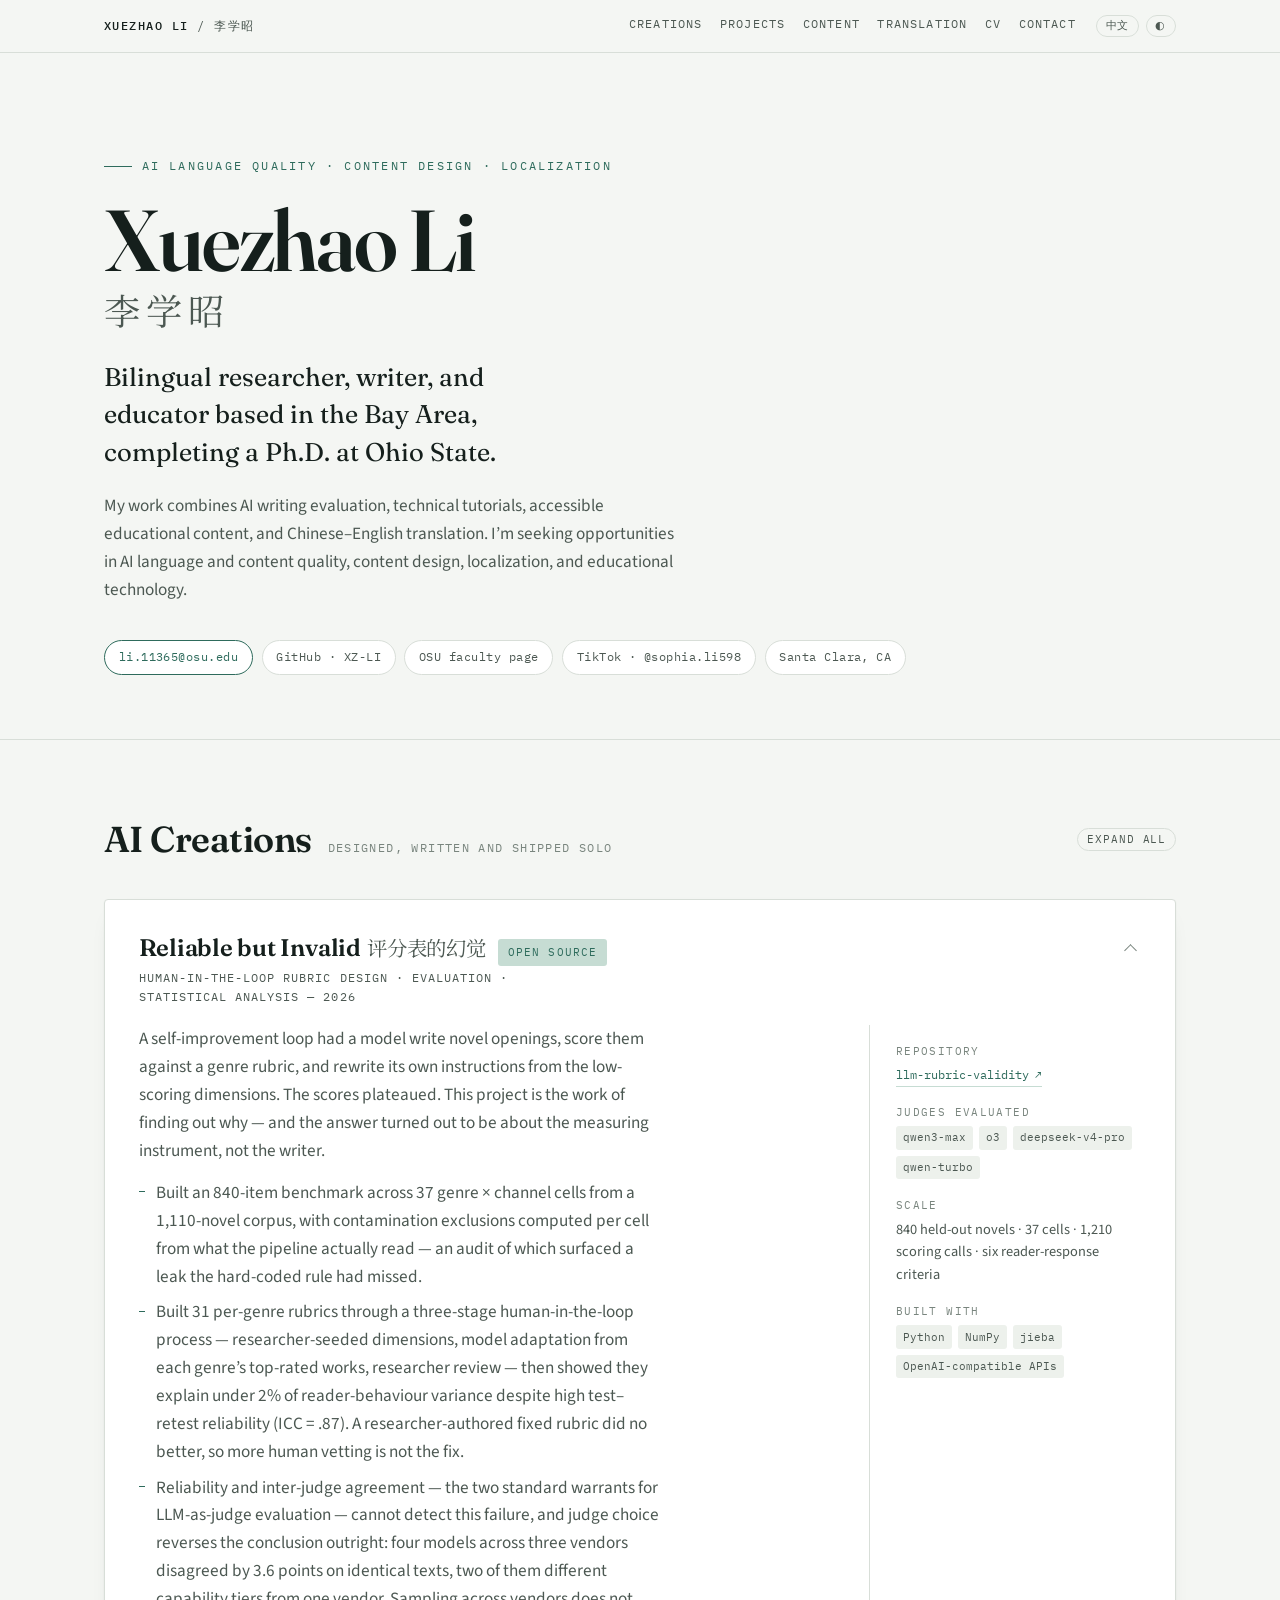
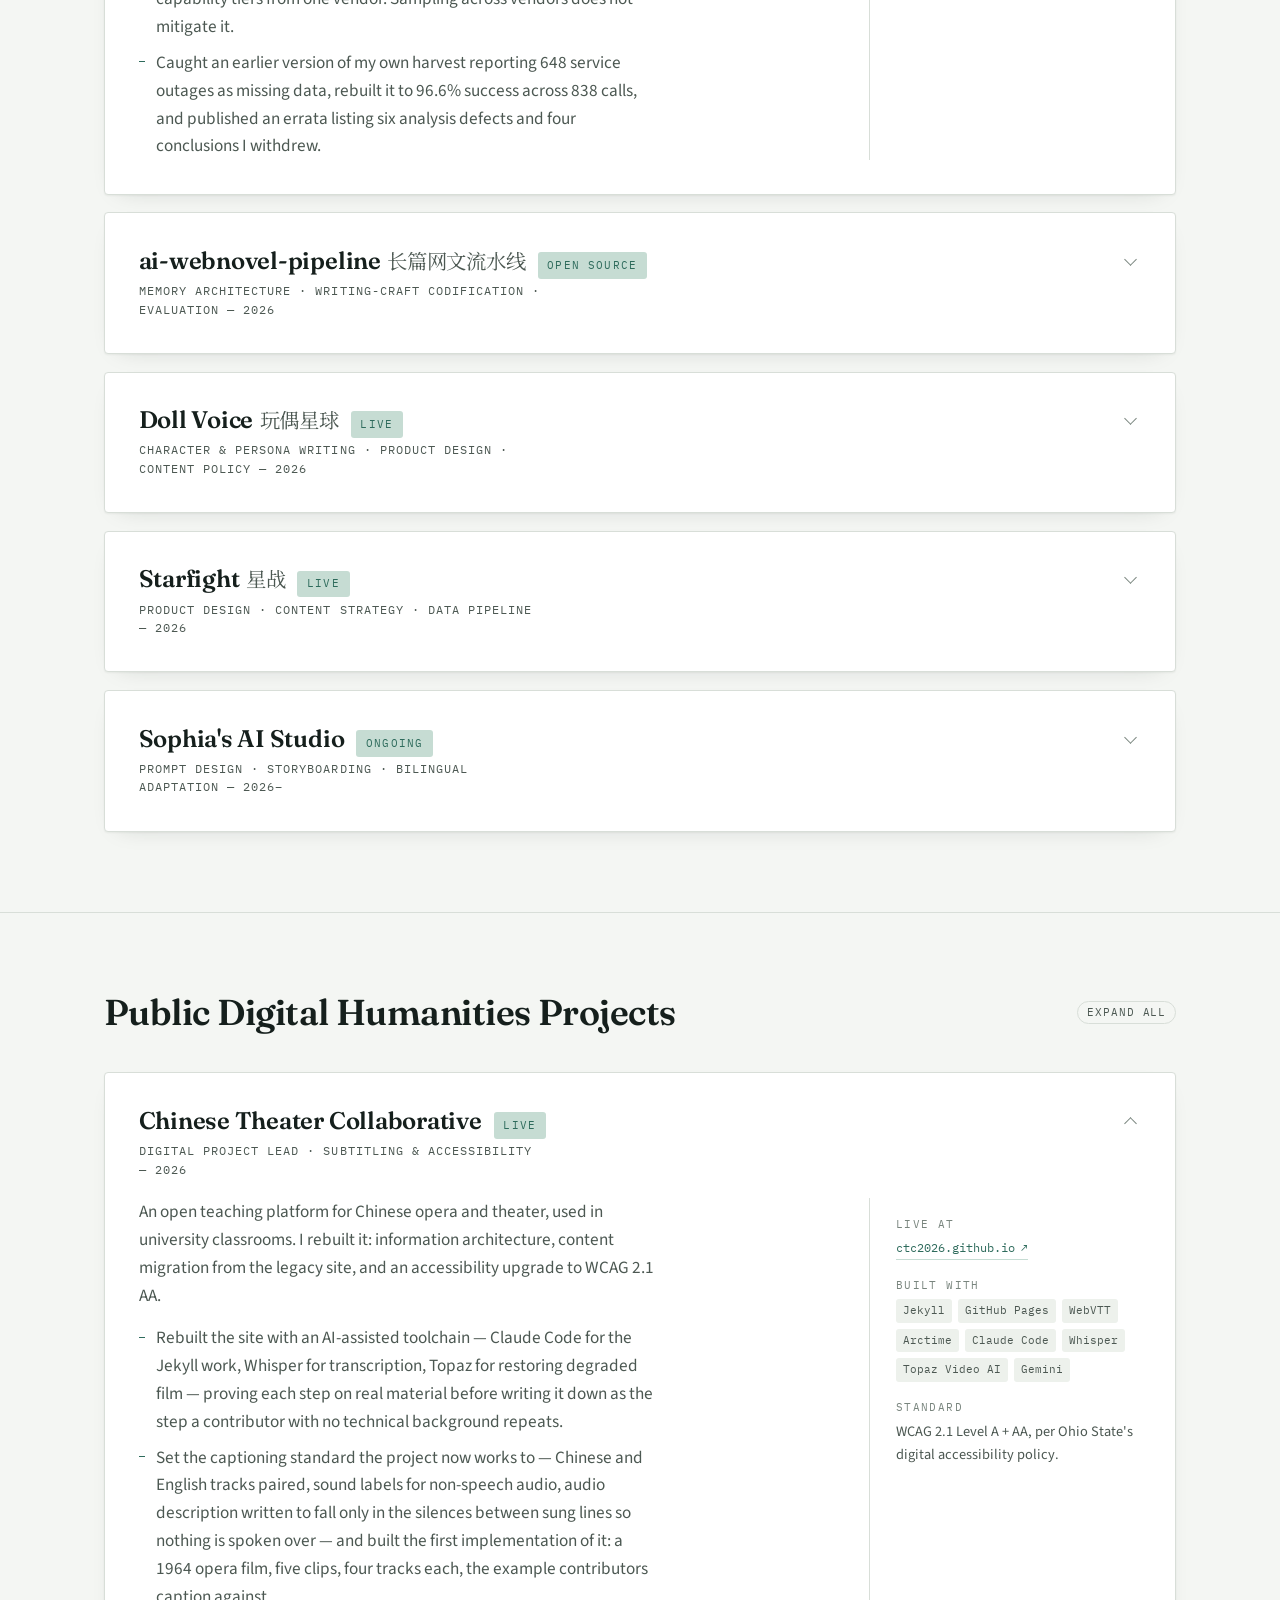
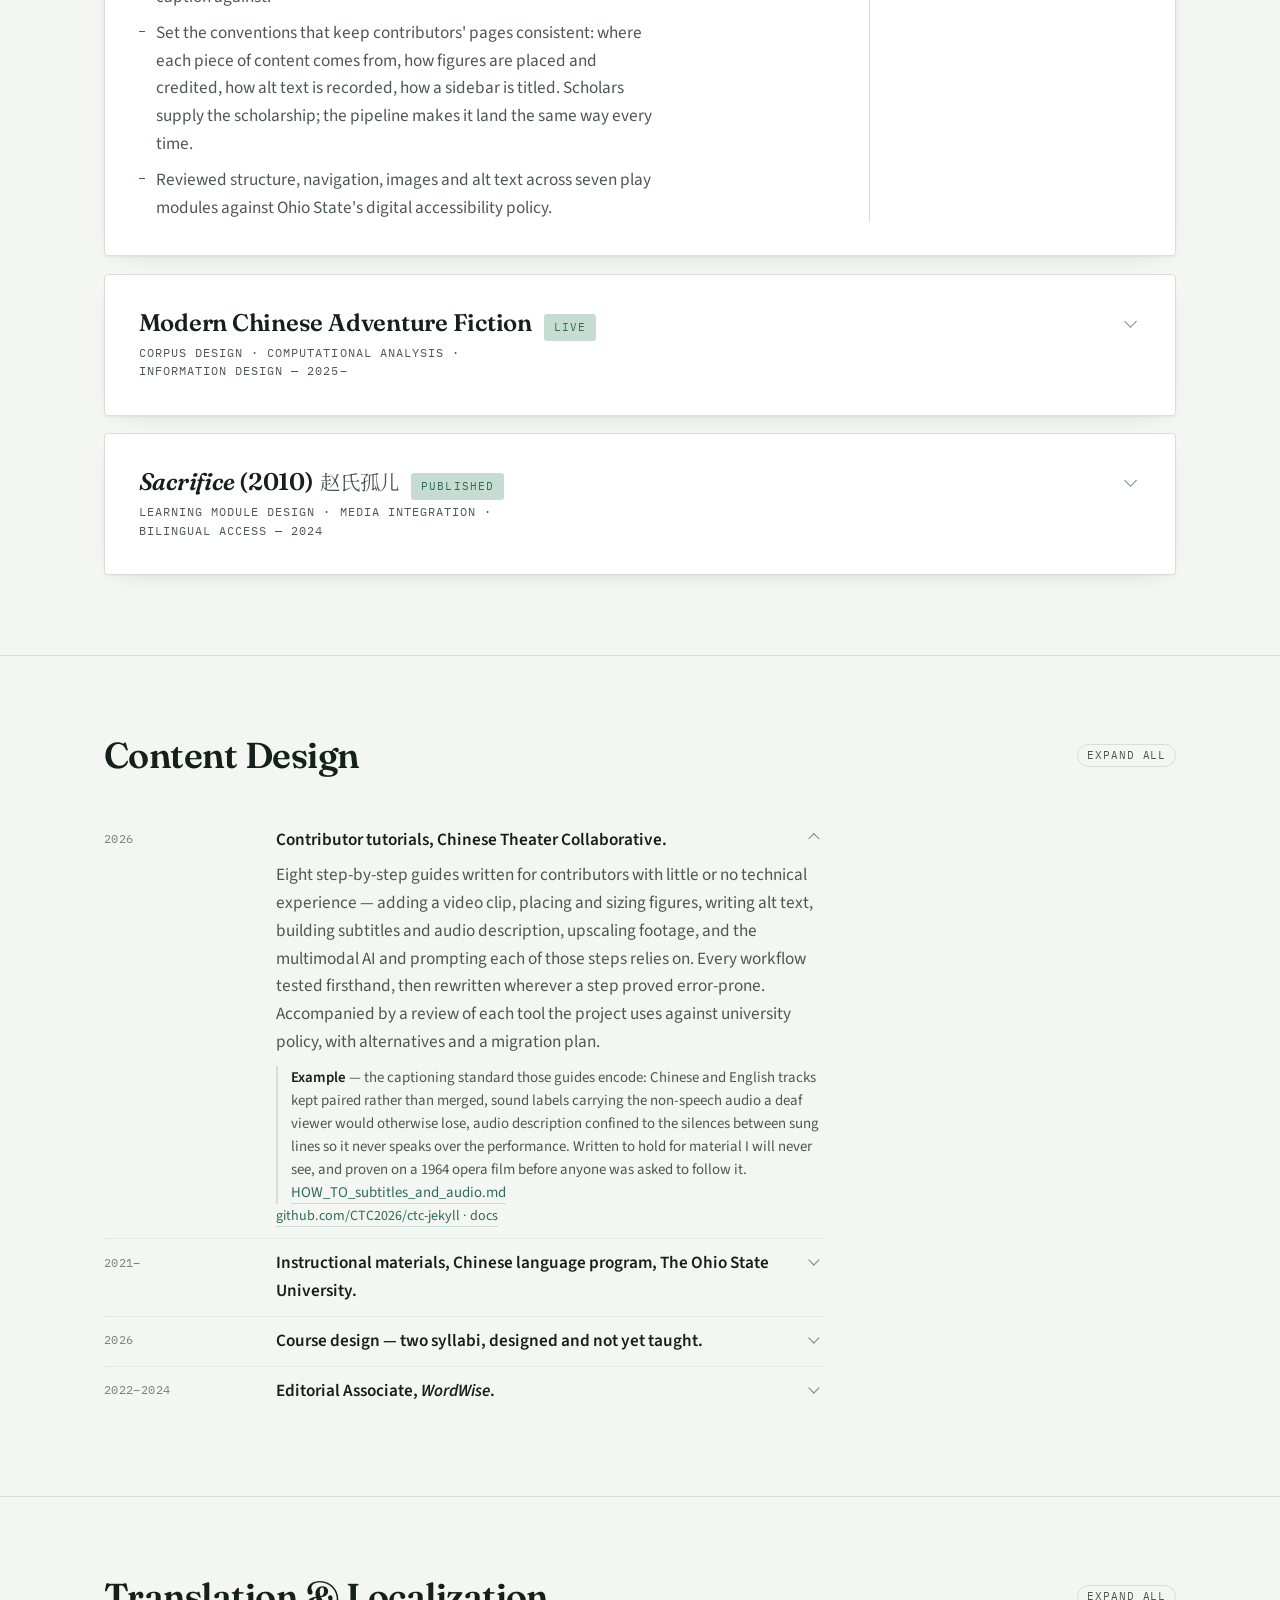
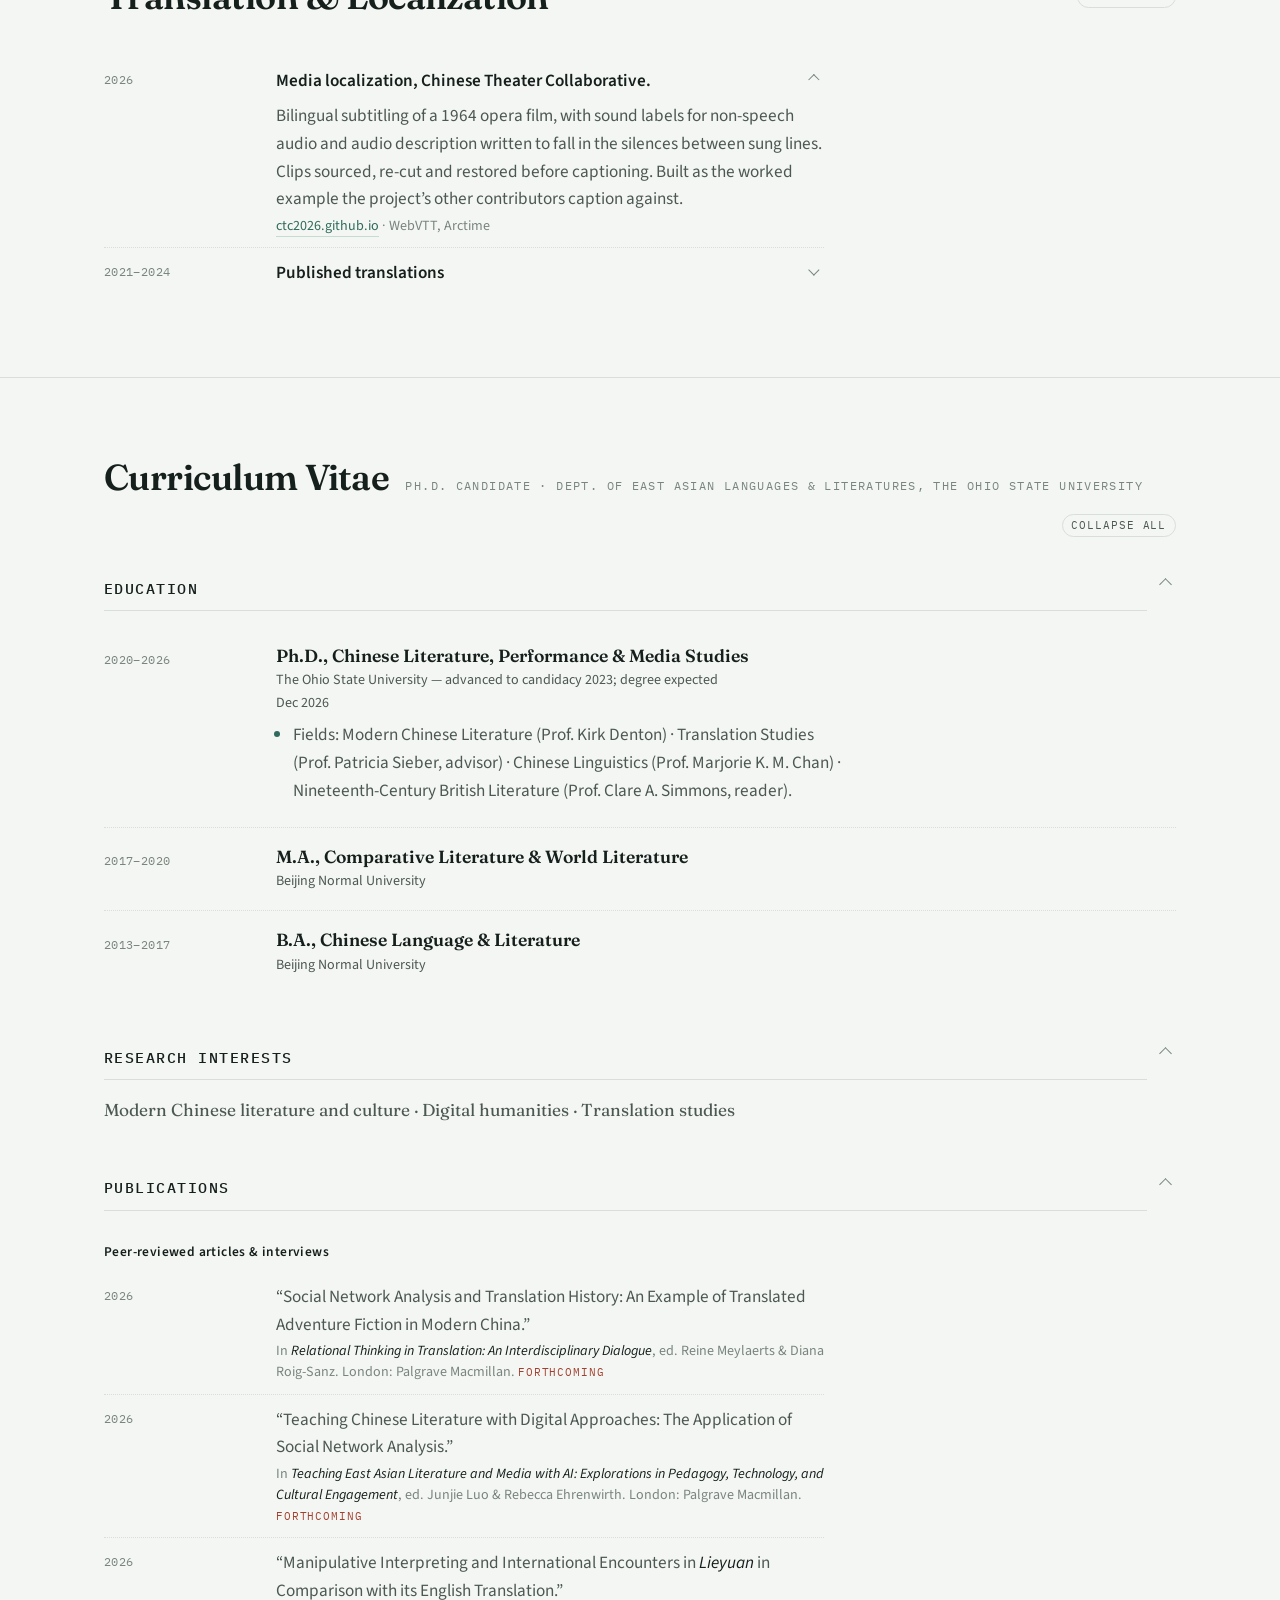
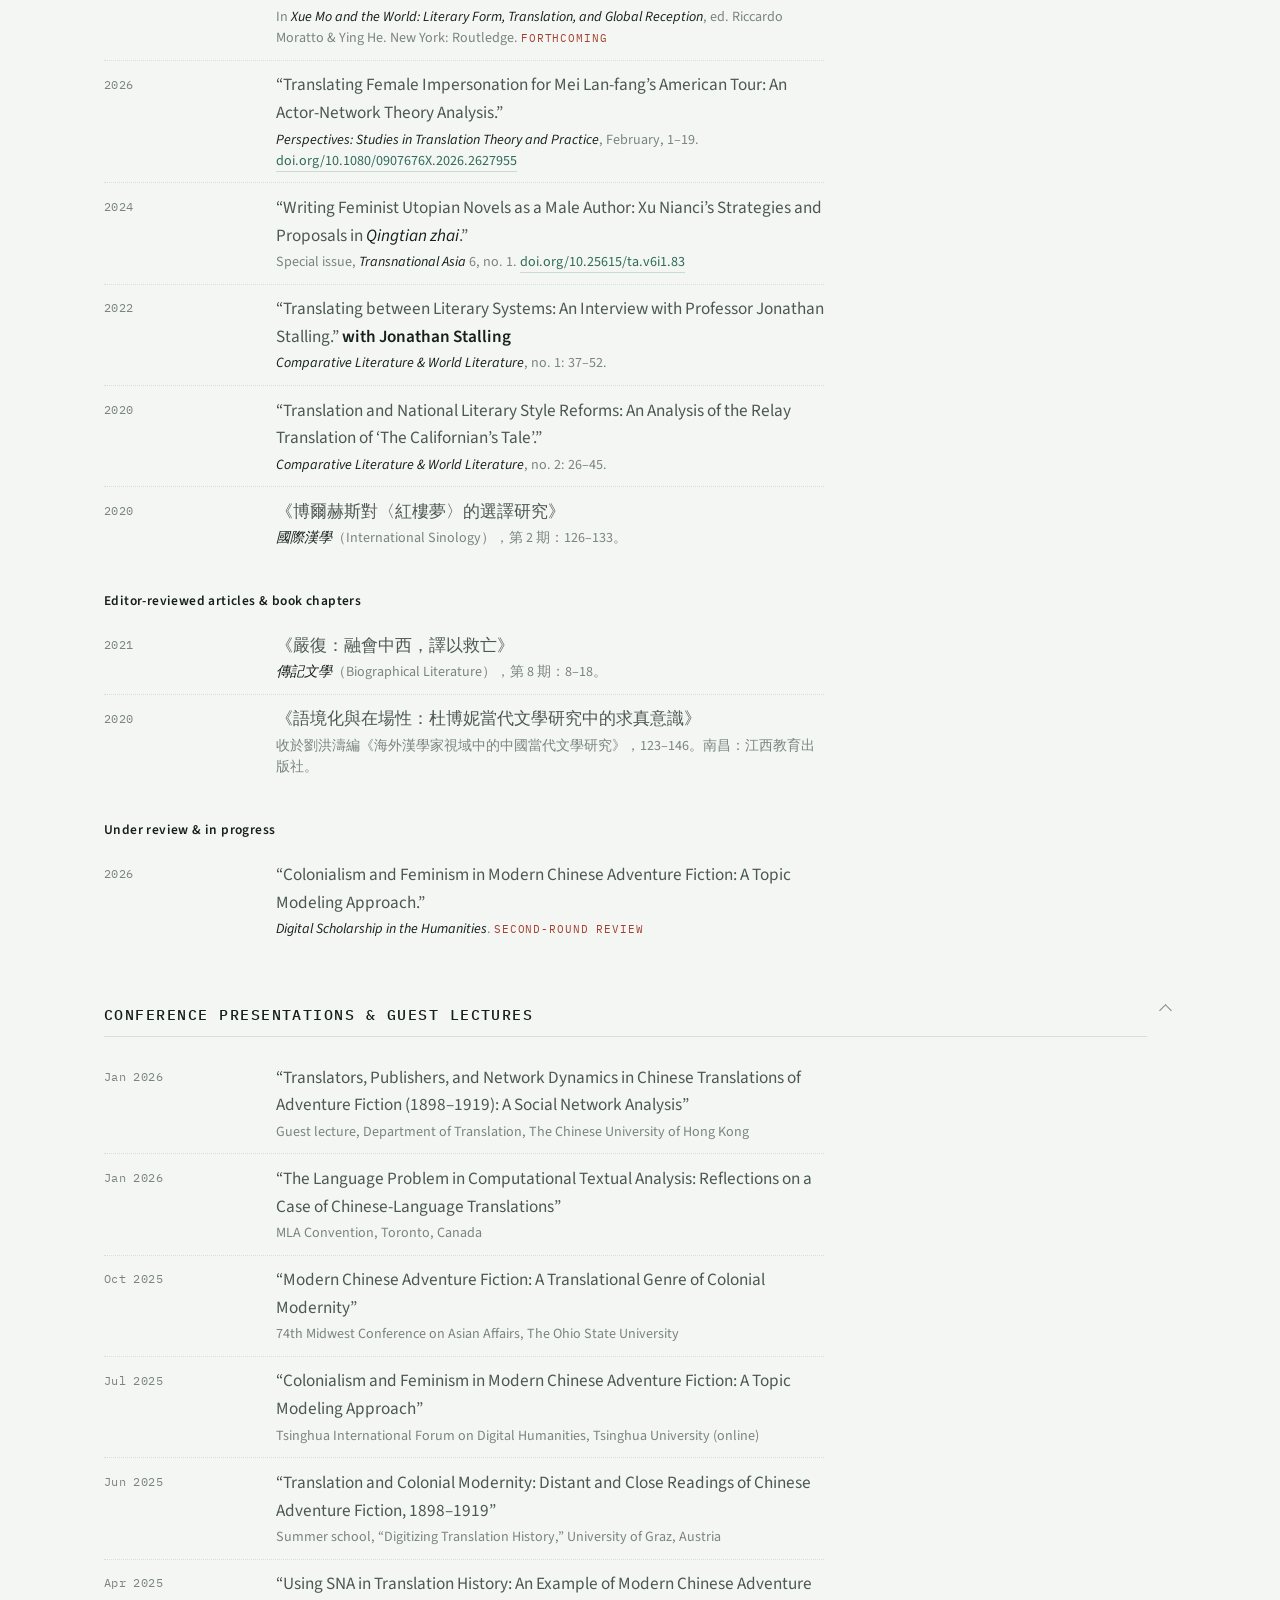
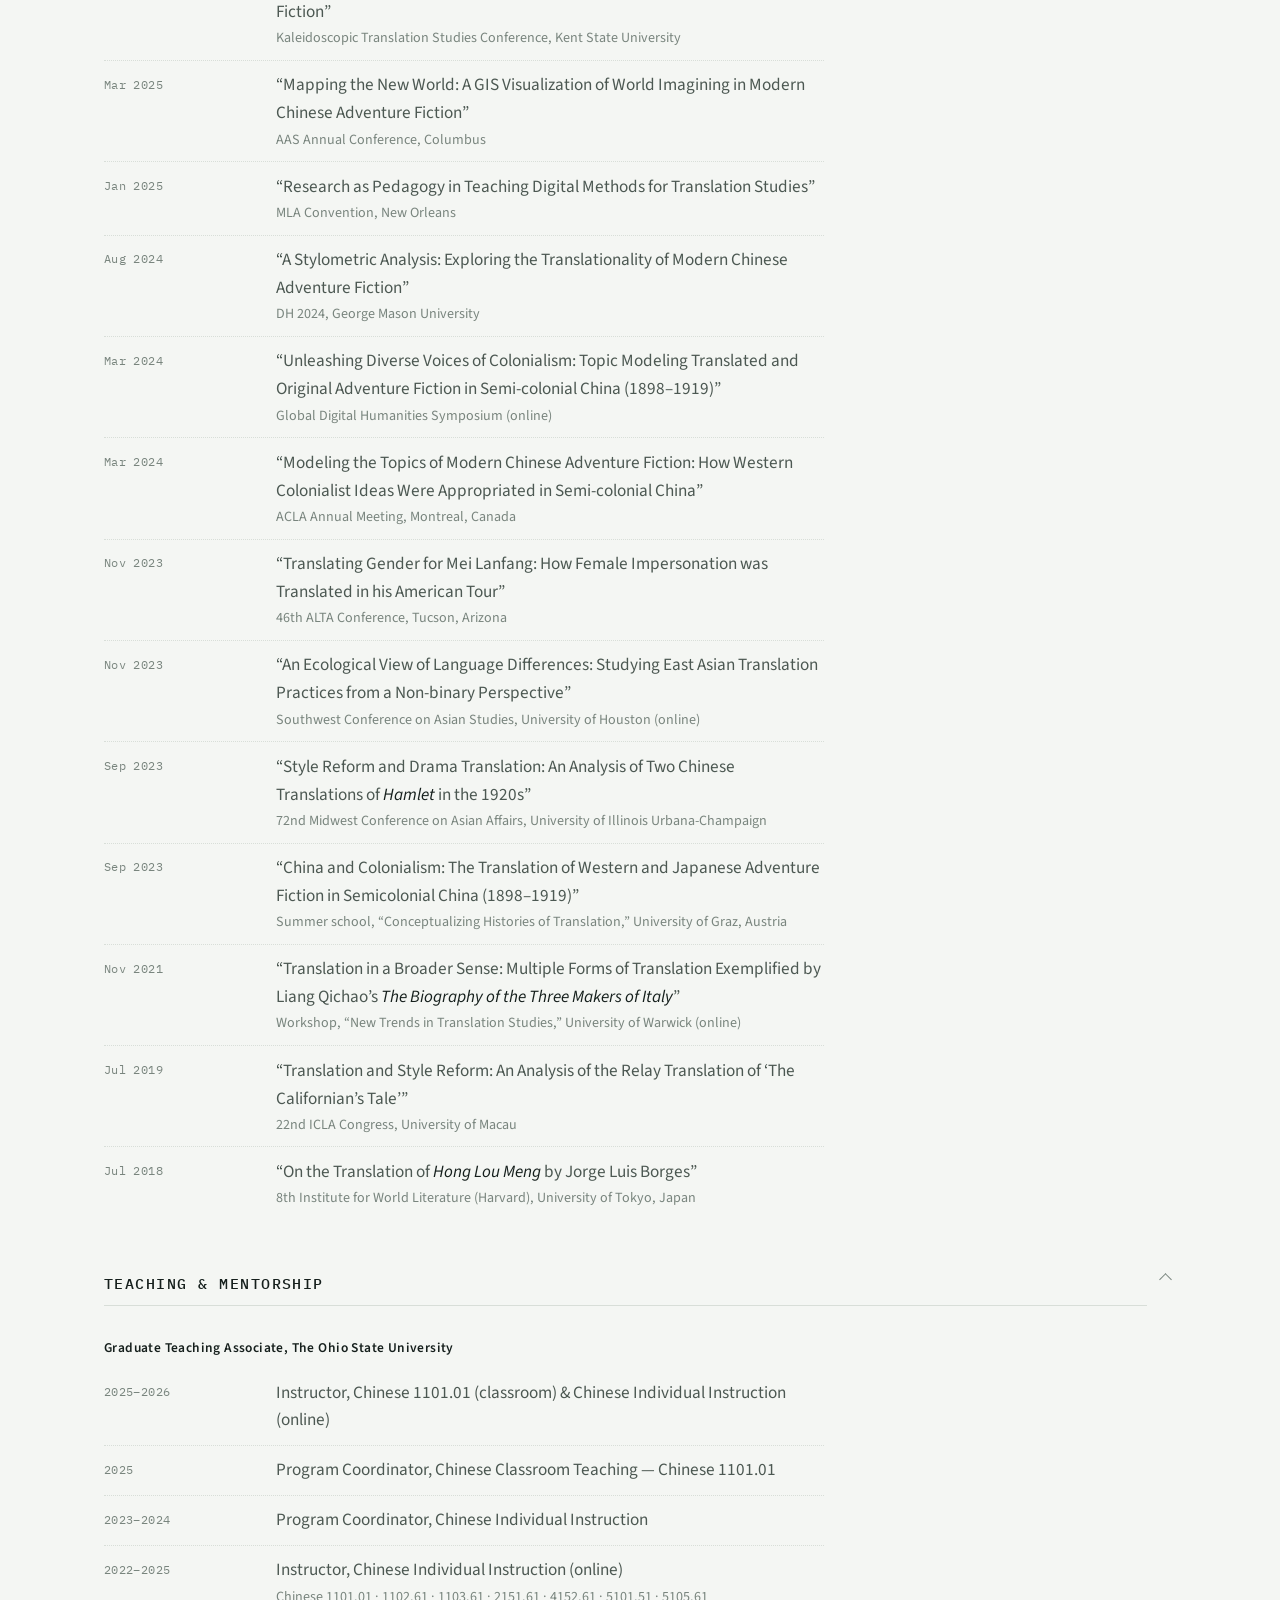
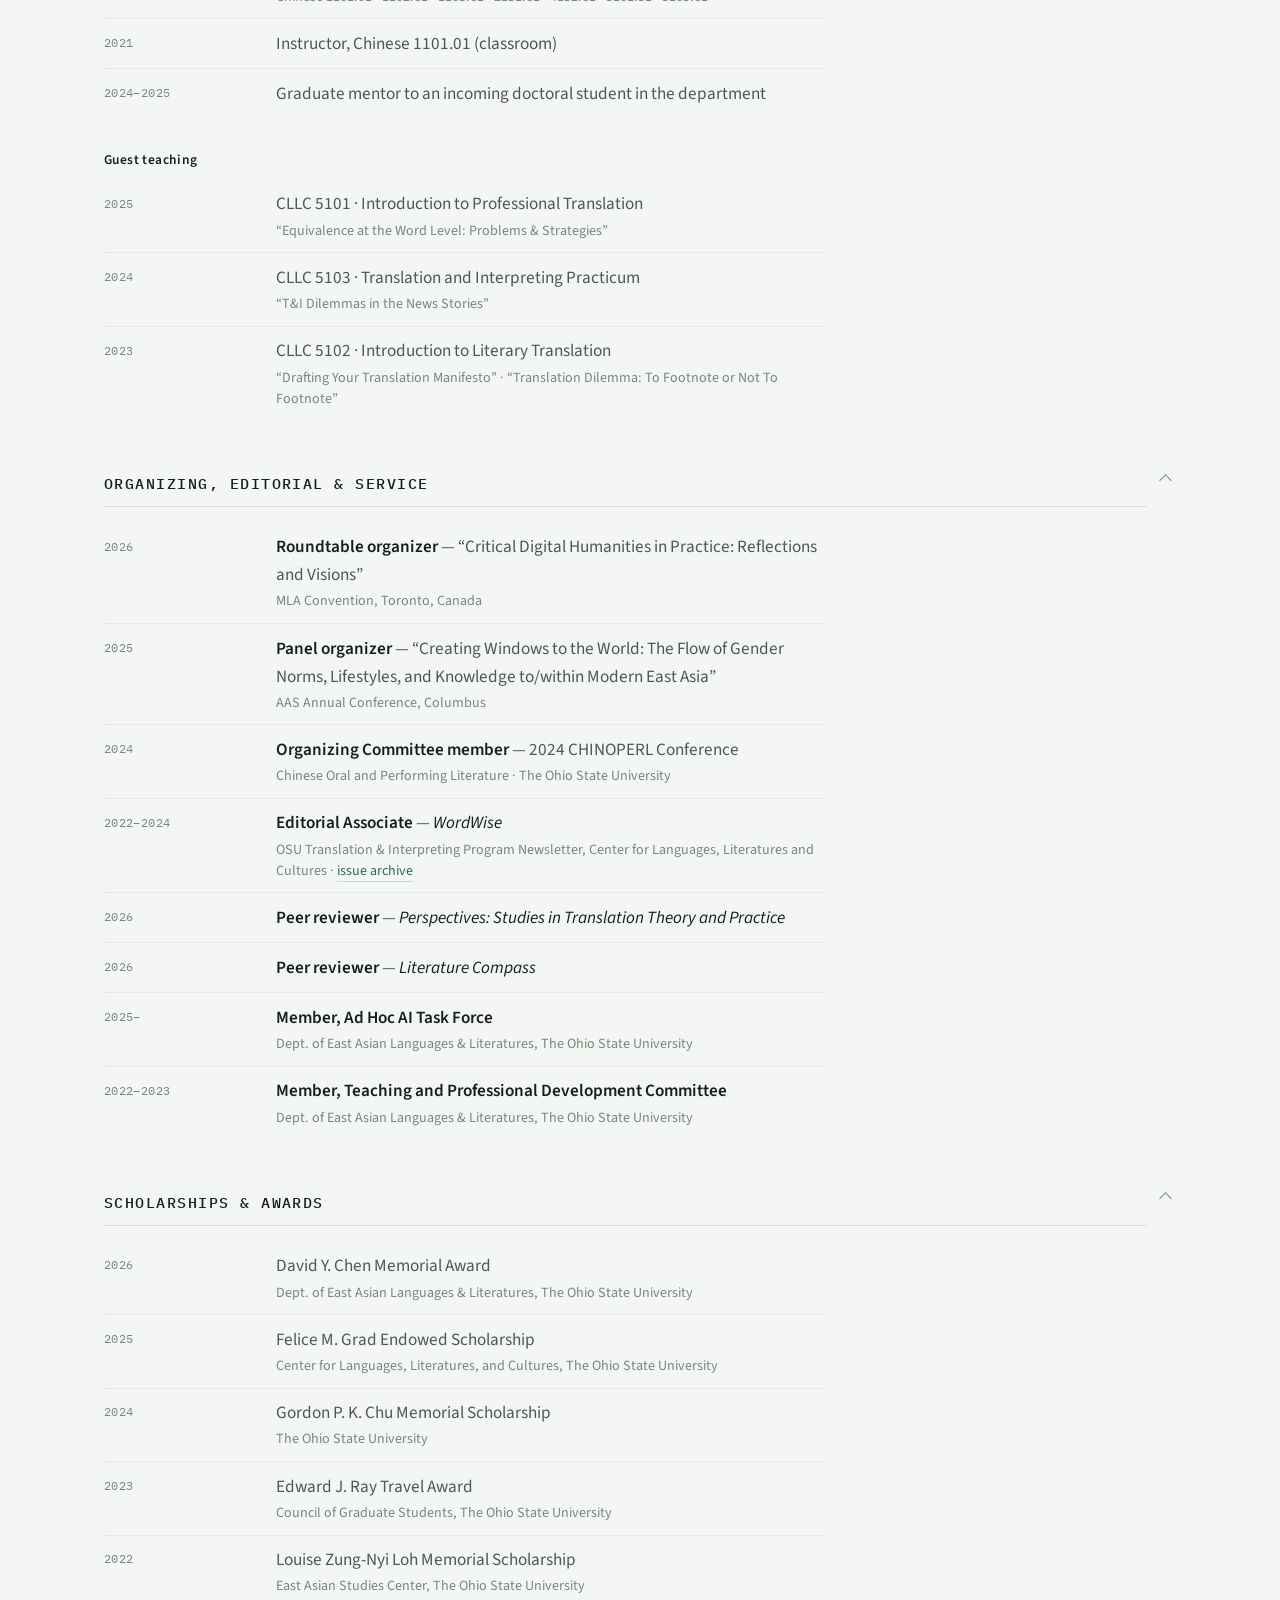
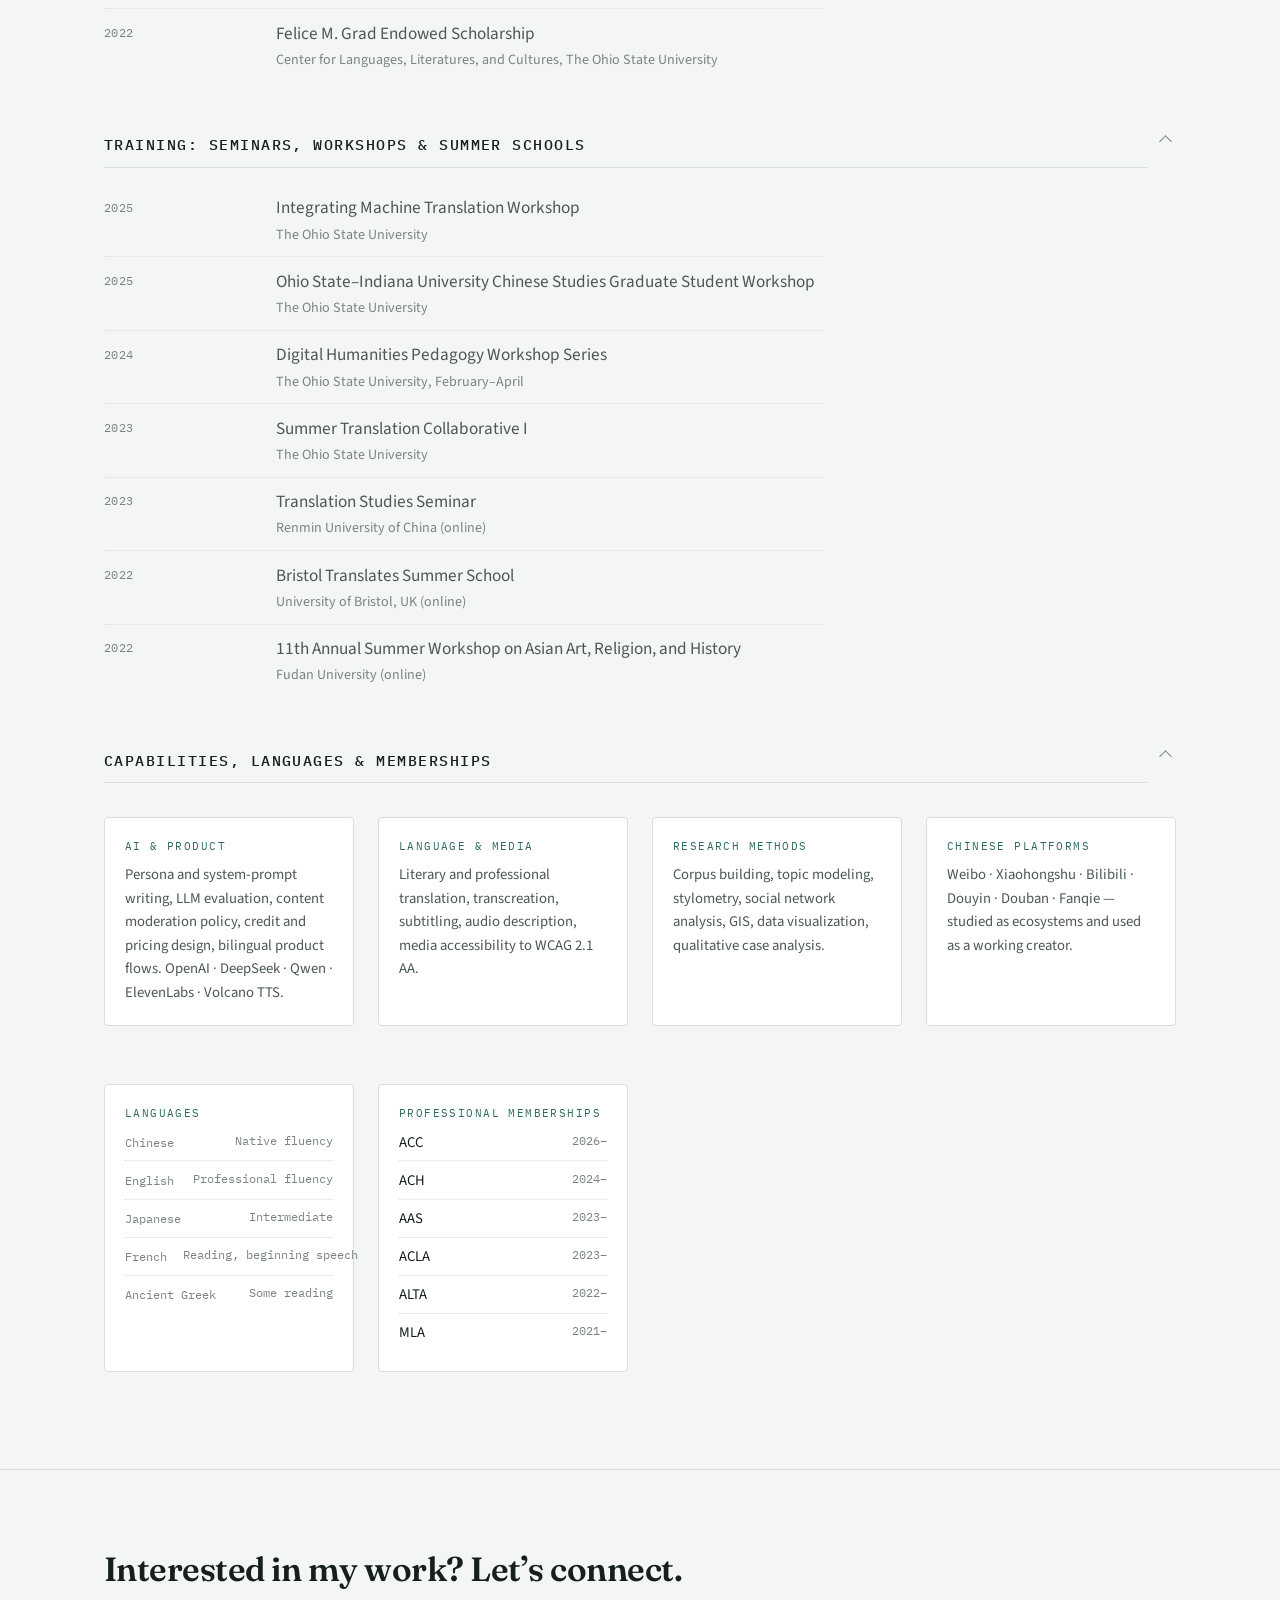
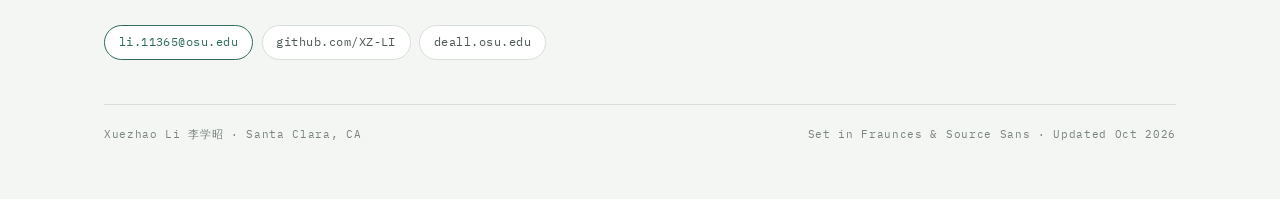
==== commit 96fb1aa6: "项目卡片改用仓库名 ai-webnovel-pipeline" ====
--- a/index.html
+++ b/index.html
@@ -456,7 +456,7 @@
         <details>
           <summary>
             <div class="proj-head">
-            <h3>Novel Pipeline<span class="cn">长篇网文流水线</span></h3>
+            <h3>ai-webnovel-pipeline<span class="cn">长篇网文流水线</span></h3>
             <span class="pill">Open source</span>
           </div>
             <p class="role"><span class="en">Memory architecture · writing-craft codification · evaluation — 2026</span><span class="zh">记忆架构 · 写作手艺规则化 · 评测 — 2026</span></p>
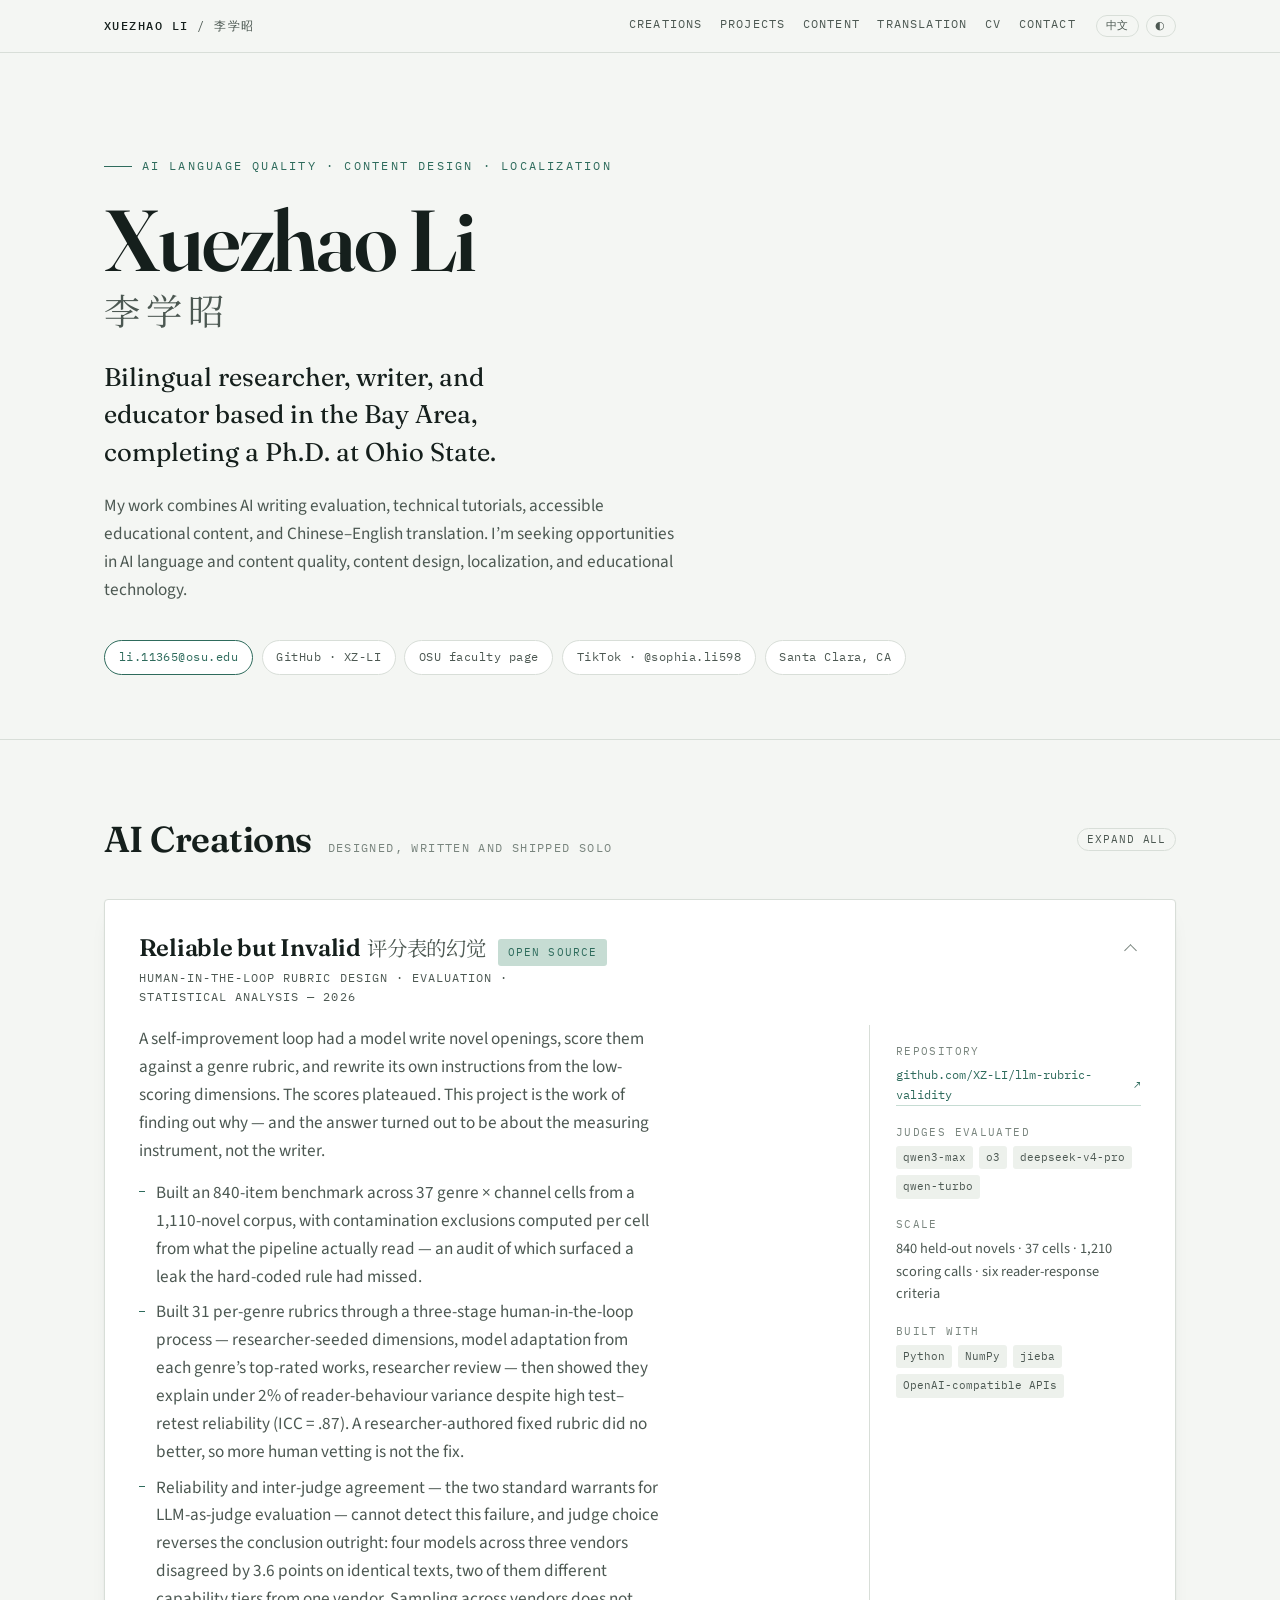
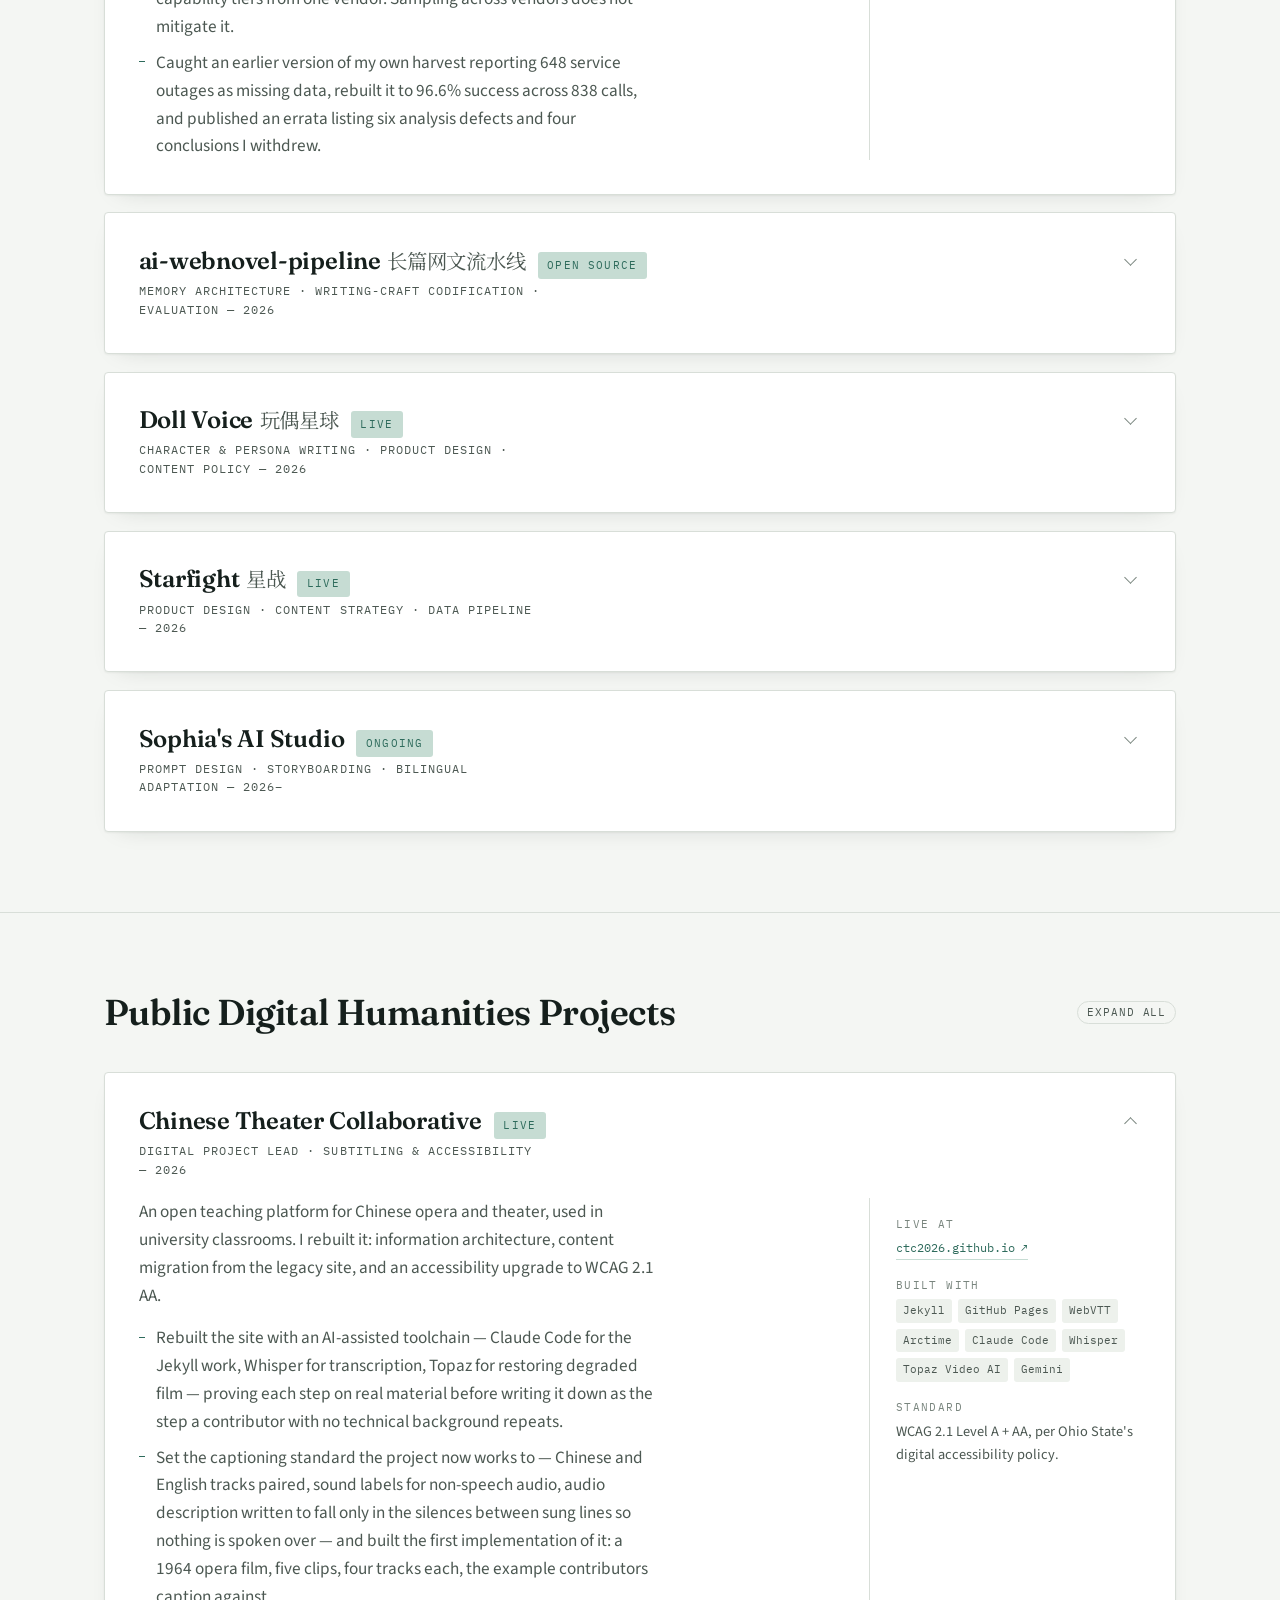
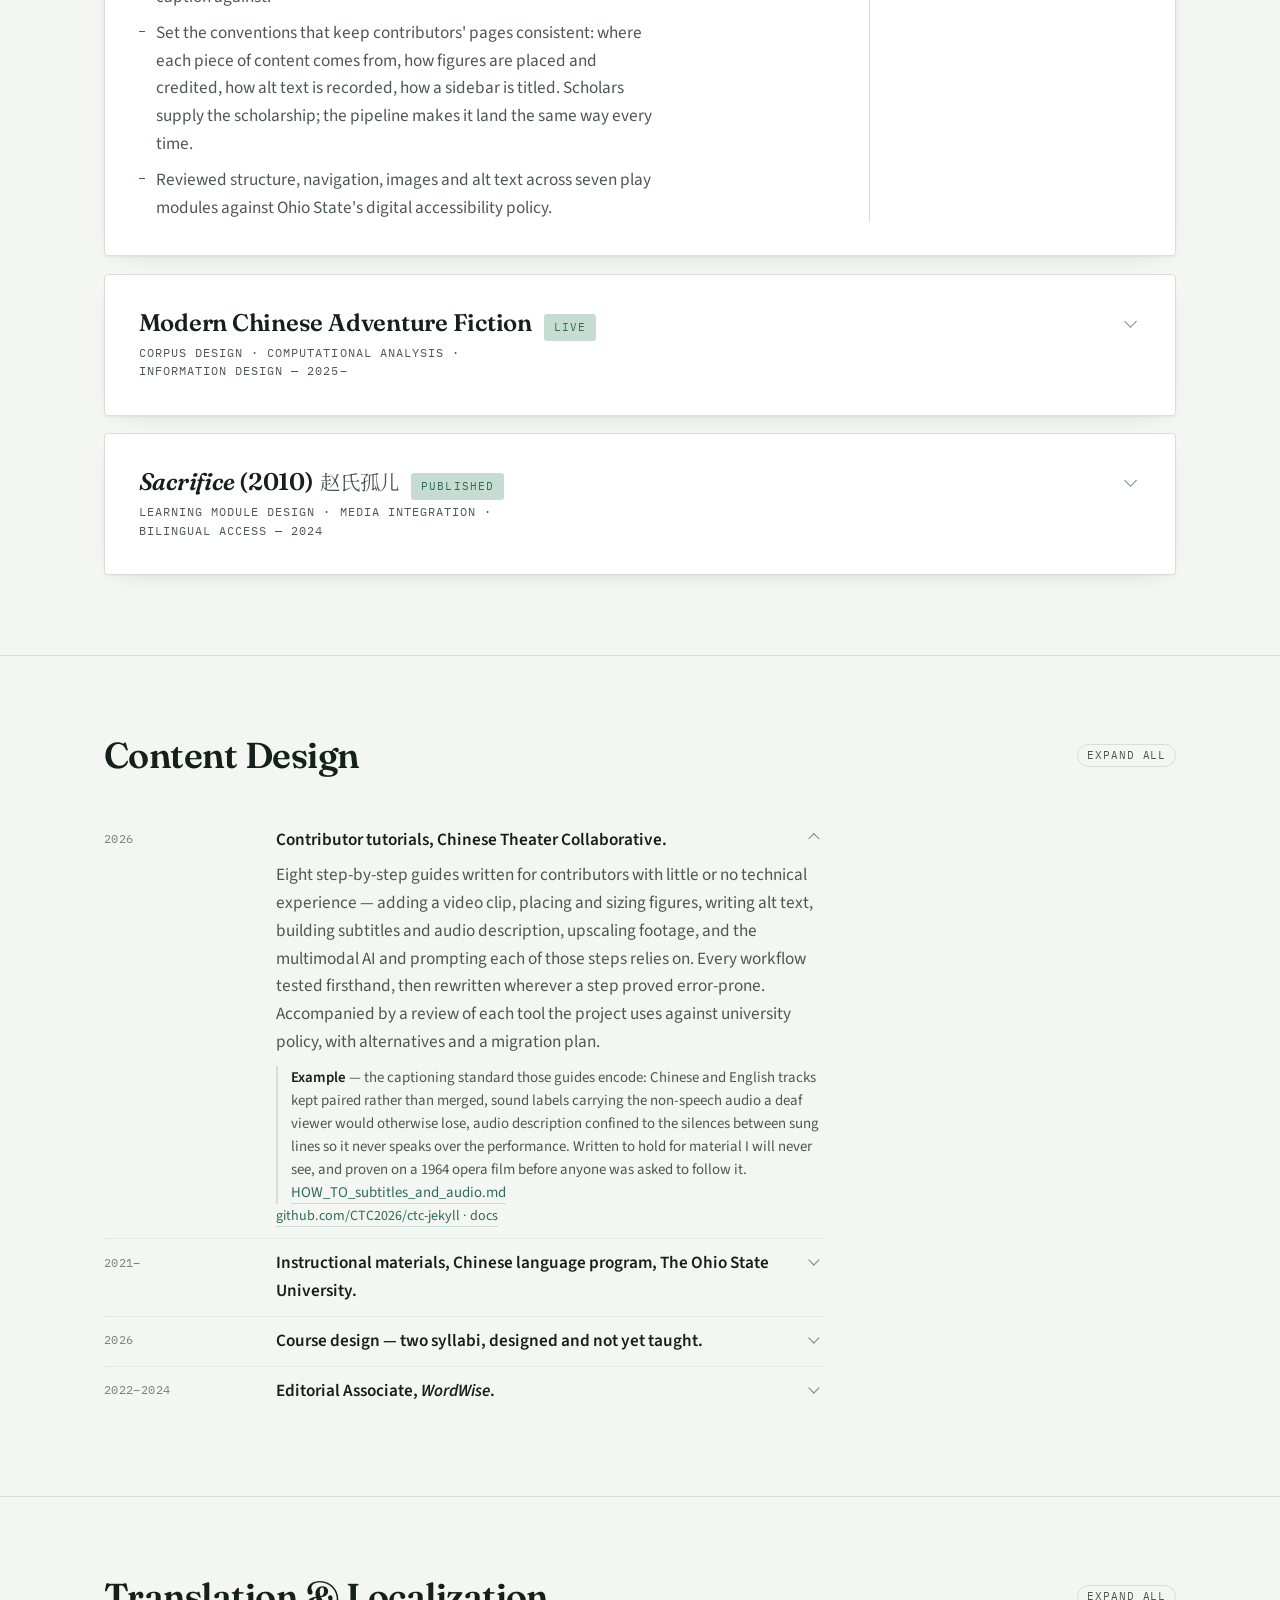
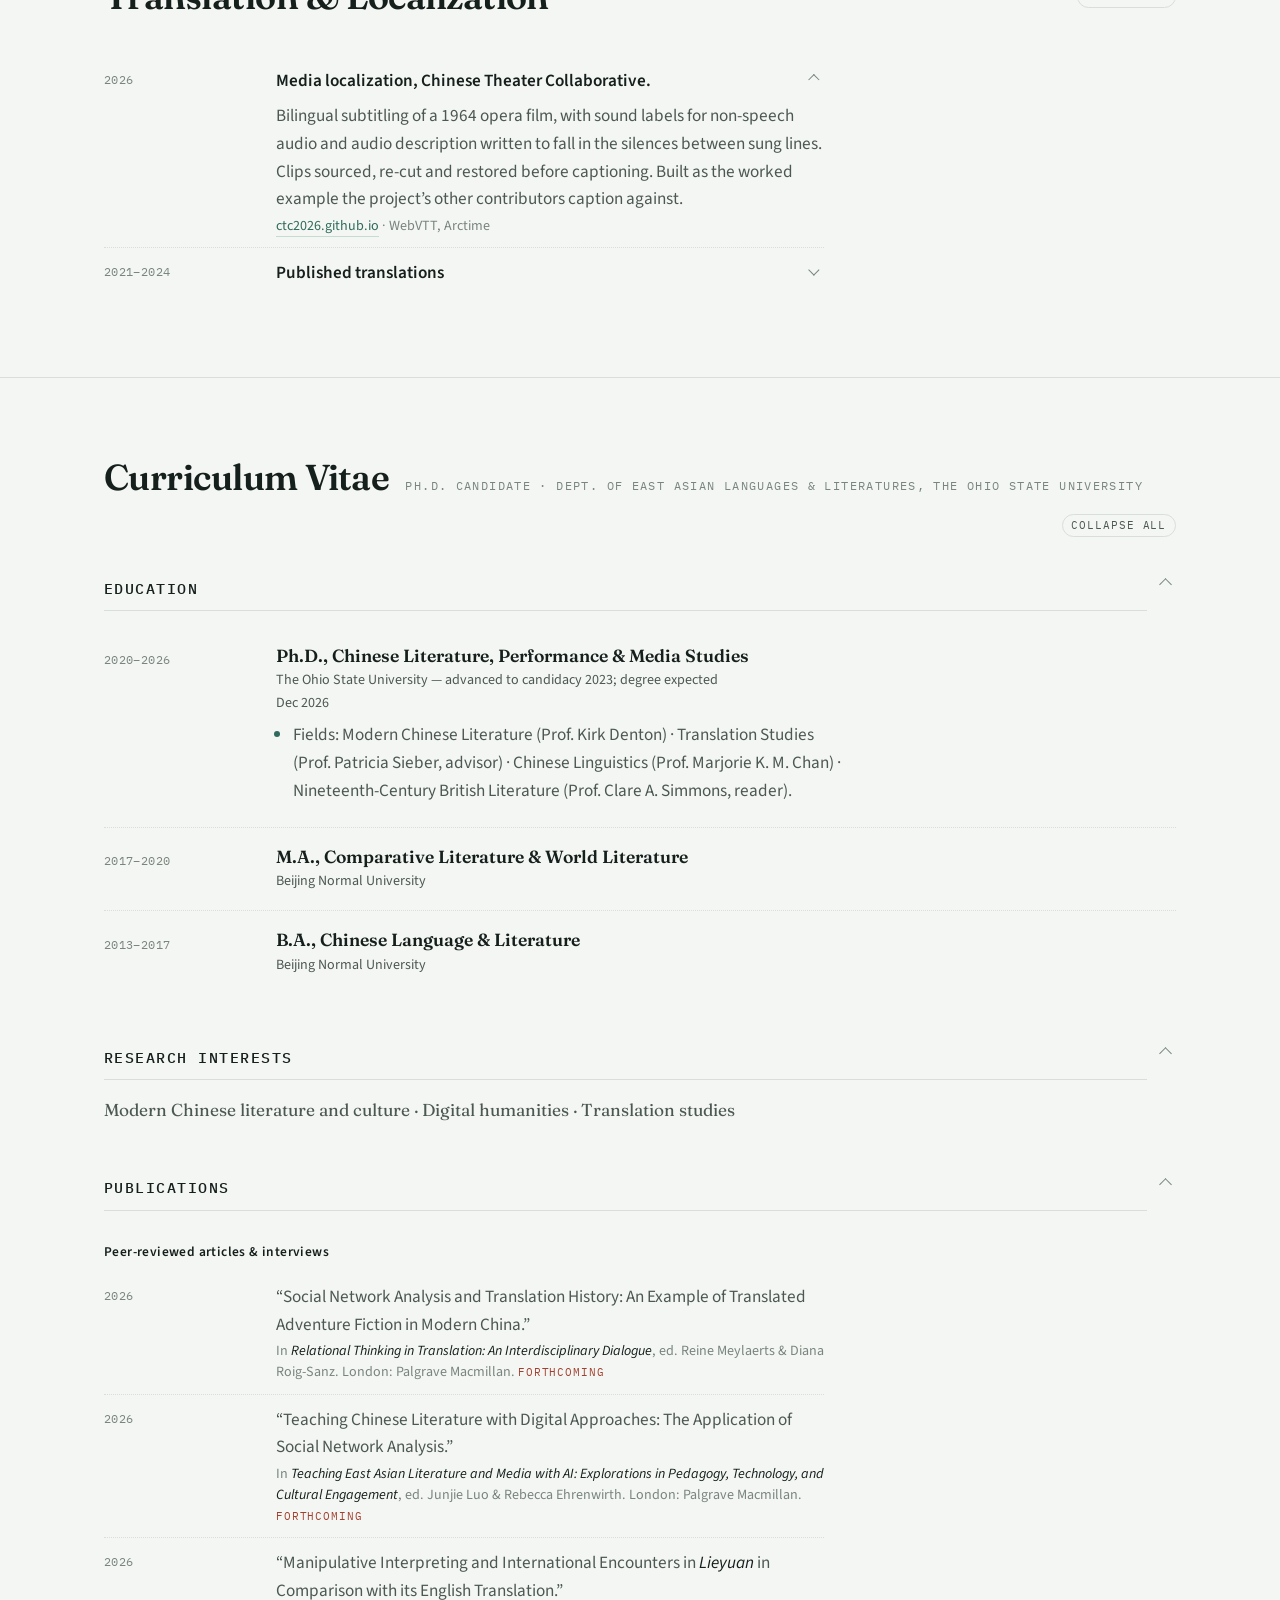
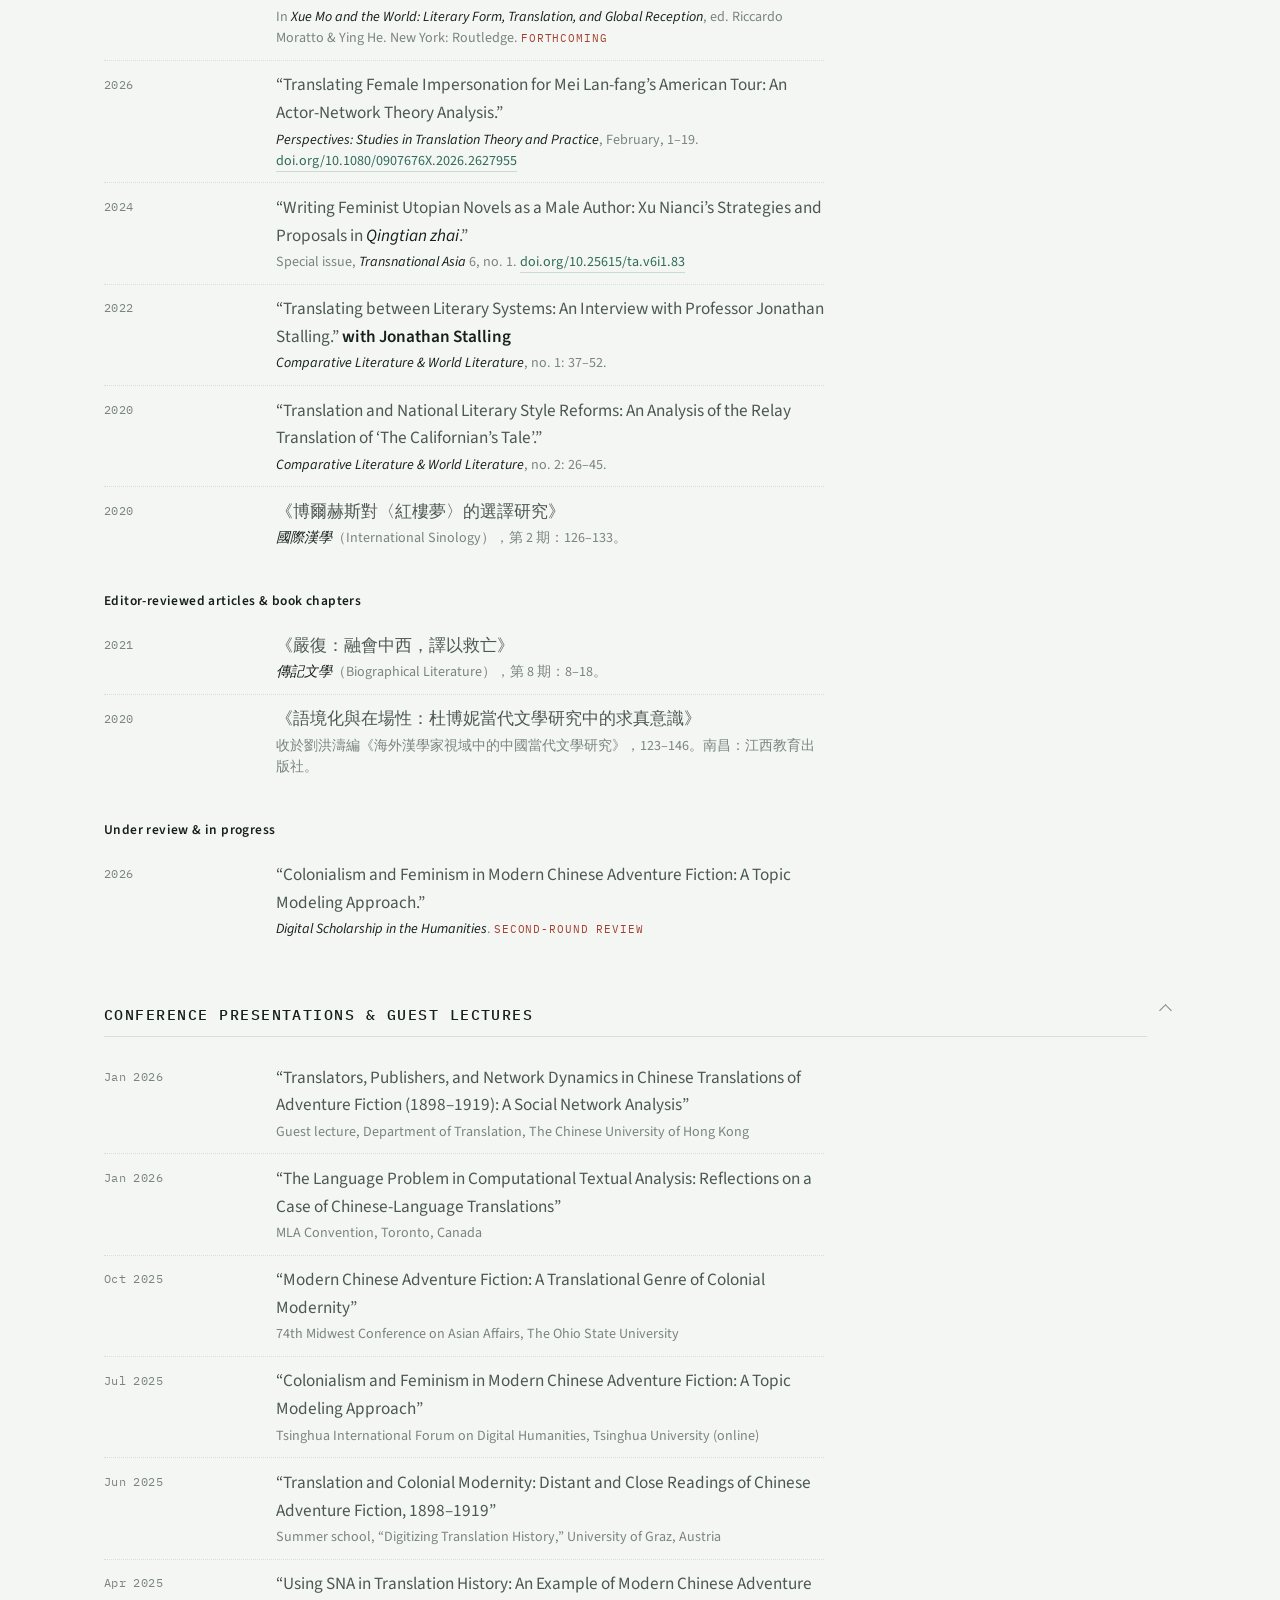
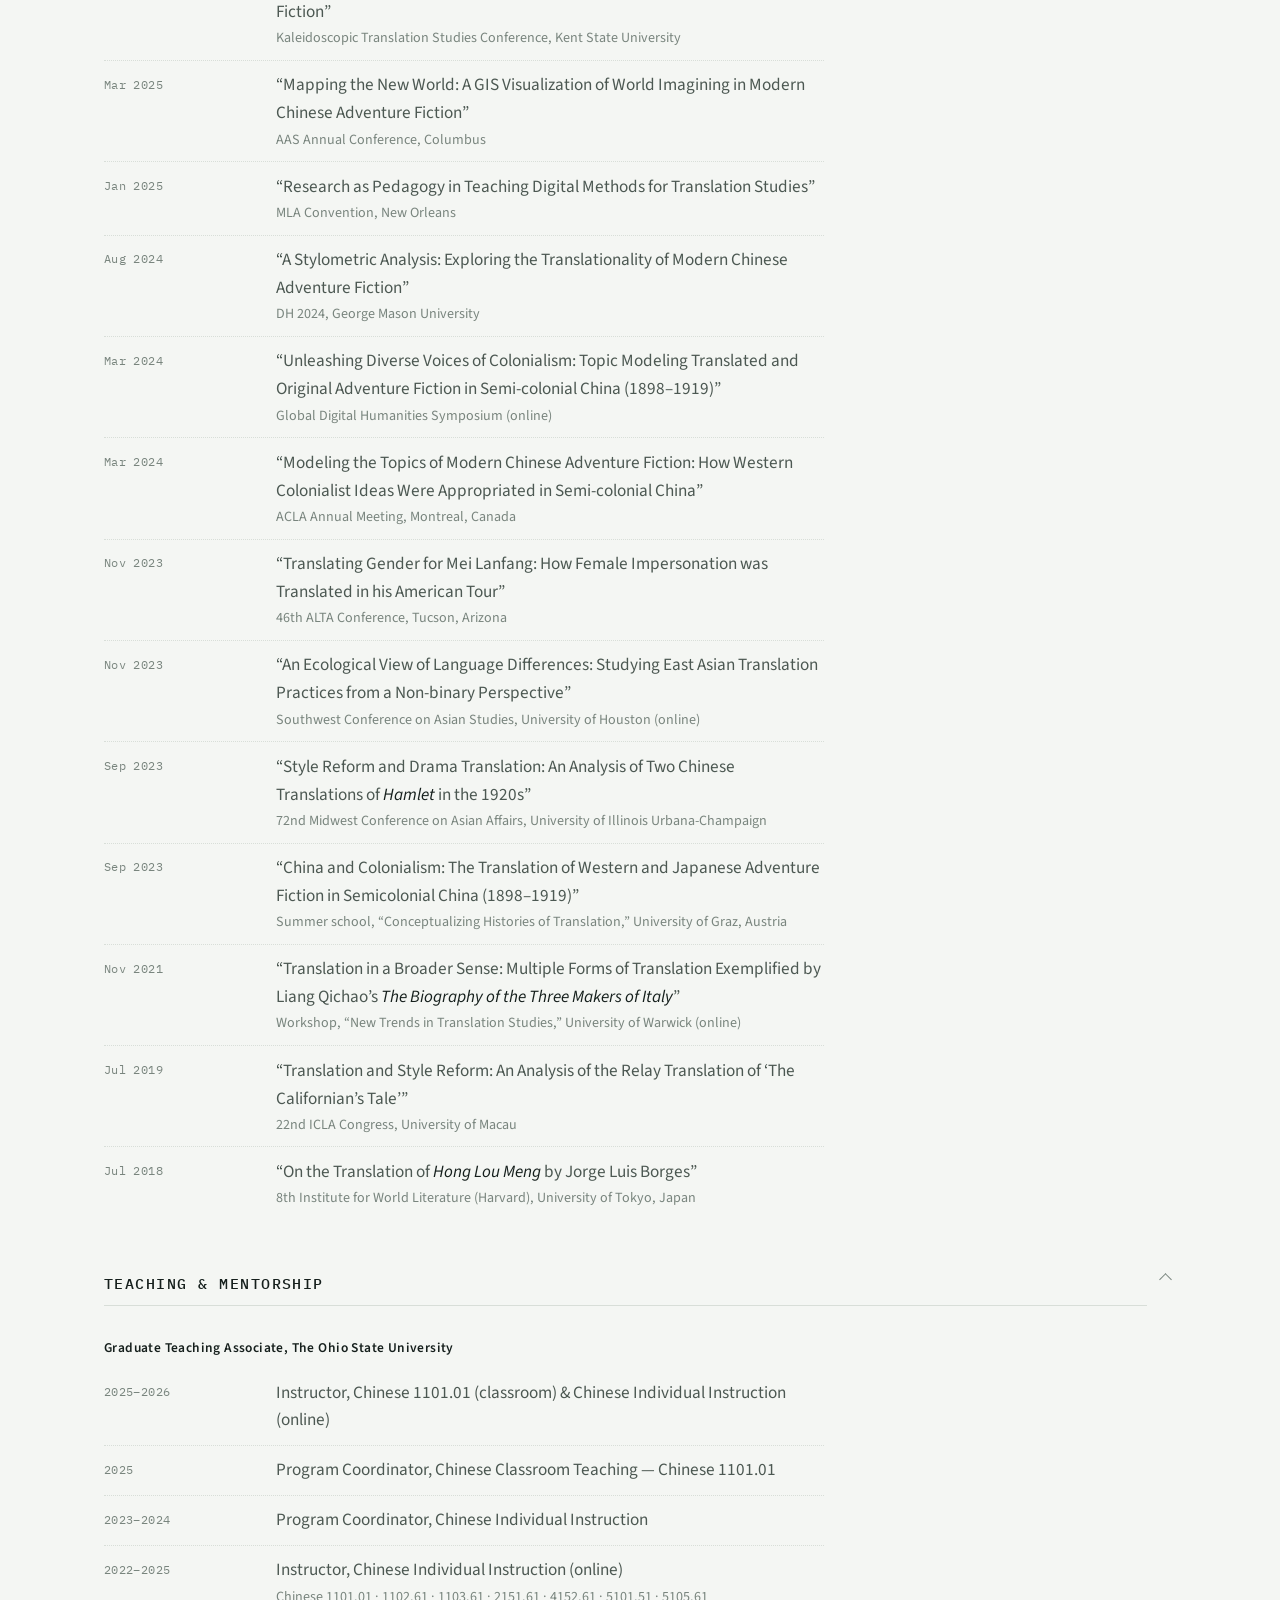
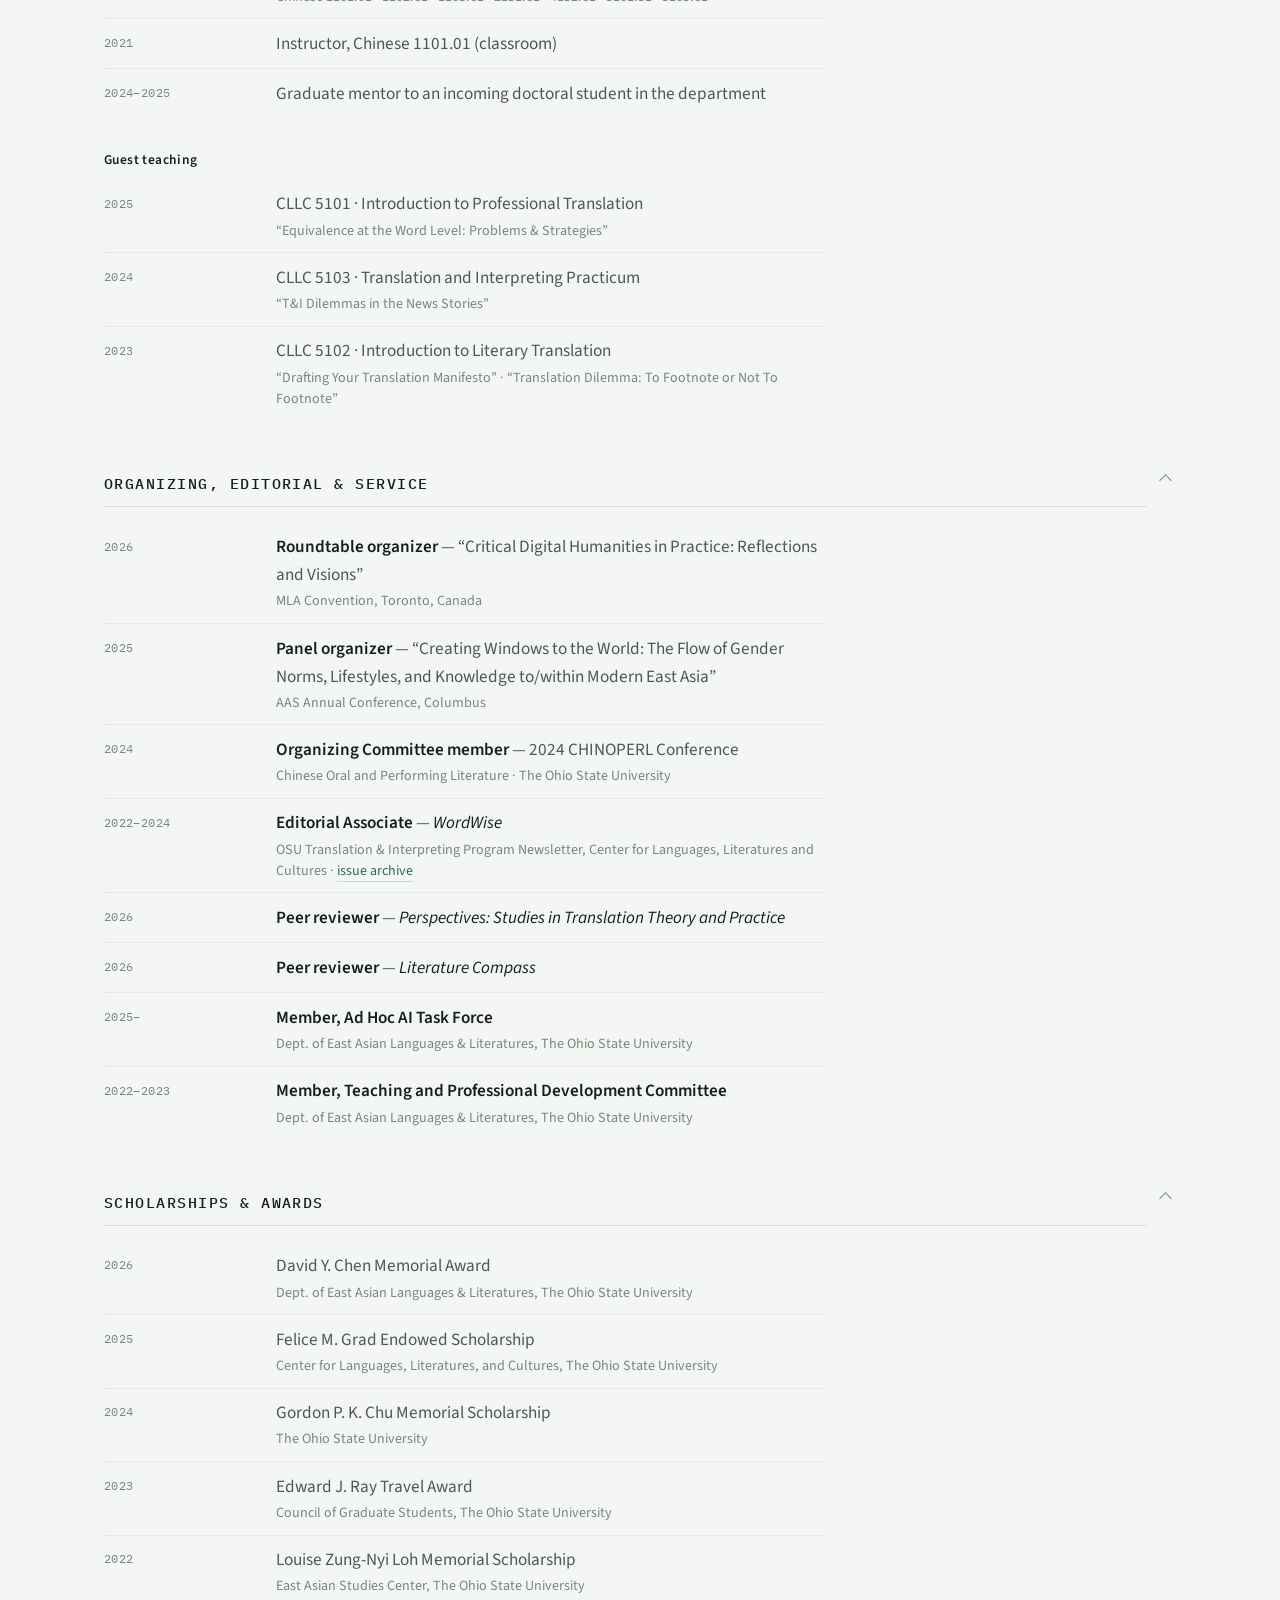
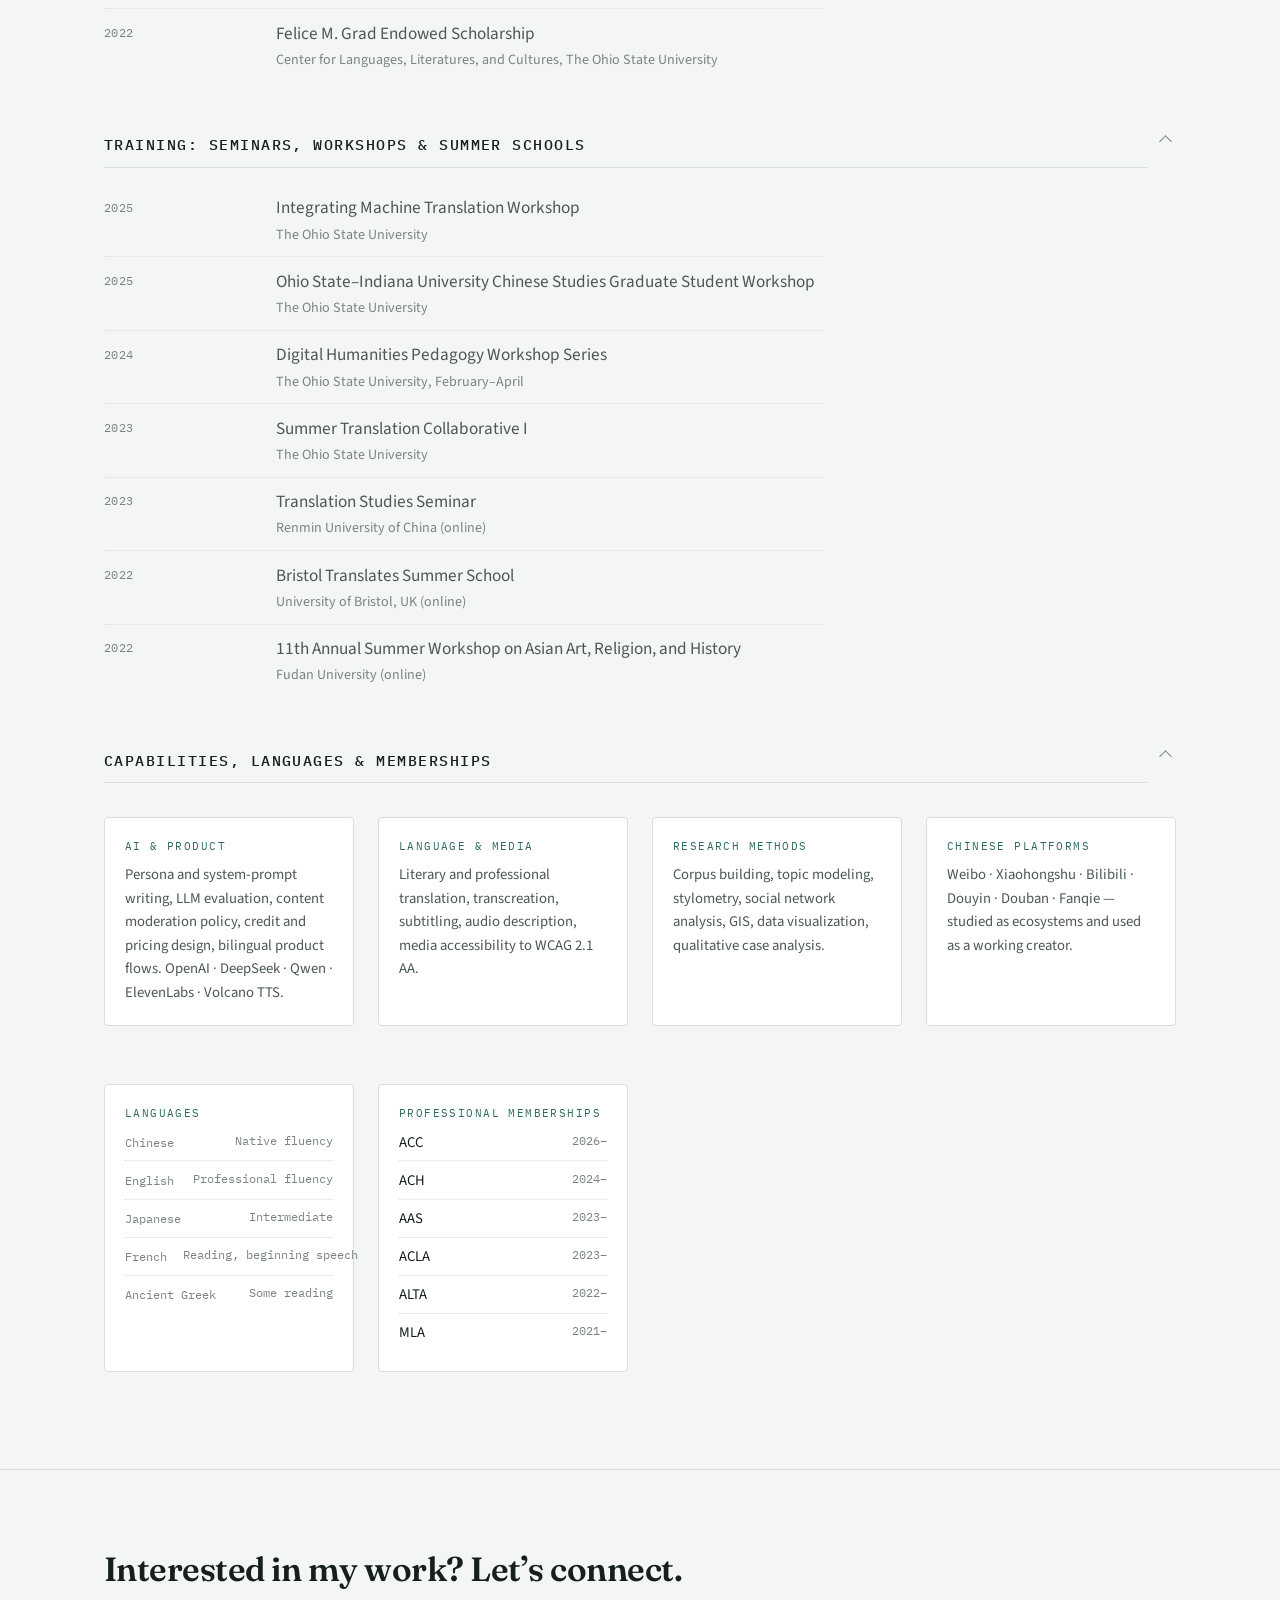
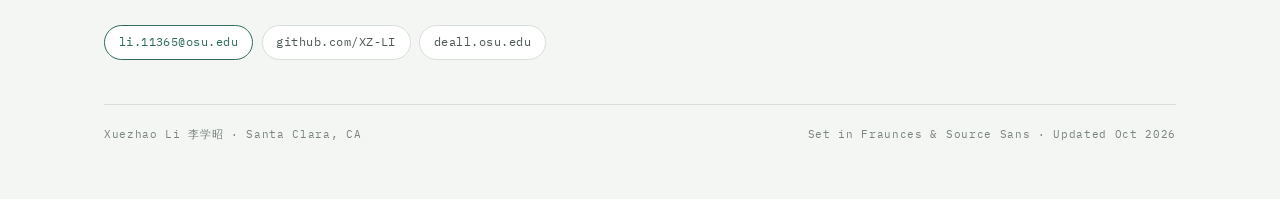
==== commit 92155e5a: "项目卡片的仓库链接统一成可读地址" ====
--- a/index.html
+++ b/index.html
@@ -439,7 +439,7 @@
             <div class="aside">
           <dl>
             <dt><span class="en">Repository</span><span class="zh">代码仓库</span></dt>
-            <dd><a class="visit" href="https://github.com/XZ-LI/llm-rubric-validity" target="_blank" rel="noopener">llm-rubric-validity</a></dd>
+            <dd><a class="visit" href="https://github.com/XZ-LI/llm-rubric-validity" target="_blank" rel="noopener">github.com/XZ-LI/llm-rubric-validity</a></dd>
             <dt><span class="en">Judges evaluated</span><span class="zh">参评模型</span></dt>
             <dd class="stack"><span>qwen3-max</span><span>o3</span><span>deepseek-v4-pro</span><span>qwen-turbo</span></dd>
             <dt><span class="en">Scale</span><span class="zh">规模</span></dt>
@@ -477,7 +477,7 @@
             <div class="aside">
           <dl>
             <dt><span class="en">Repository</span><span class="zh">代码仓库</span></dt>
-            <dd><a class="visit" href="https://github.com/XZ-LI/ai-webnovel-pipeline" target="_blank" rel="noopener">ai-webnovel-pipeline</a></dd>
+            <dd><a class="visit" href="https://github.com/XZ-LI/ai-webnovel-pipeline" target="_blank" rel="noopener">github.com/XZ-LI/ai-webnovel-pipeline</a></dd>
             <dt><span class="en">Derived from</span><span class="zh">规则来源</span></dt>
             <dd><span class="en">1,110-novel corpus · 370 weighted criteria · 10–15 iteration rounds per mature genre</span><span class="zh">1,110 部语料 · 370 项带权重维度 · 成熟品类各迭代 10–15 轮</span></dd>
             <dt><span class="en">Scope</span><span class="zh">覆盖范围</span></dt>
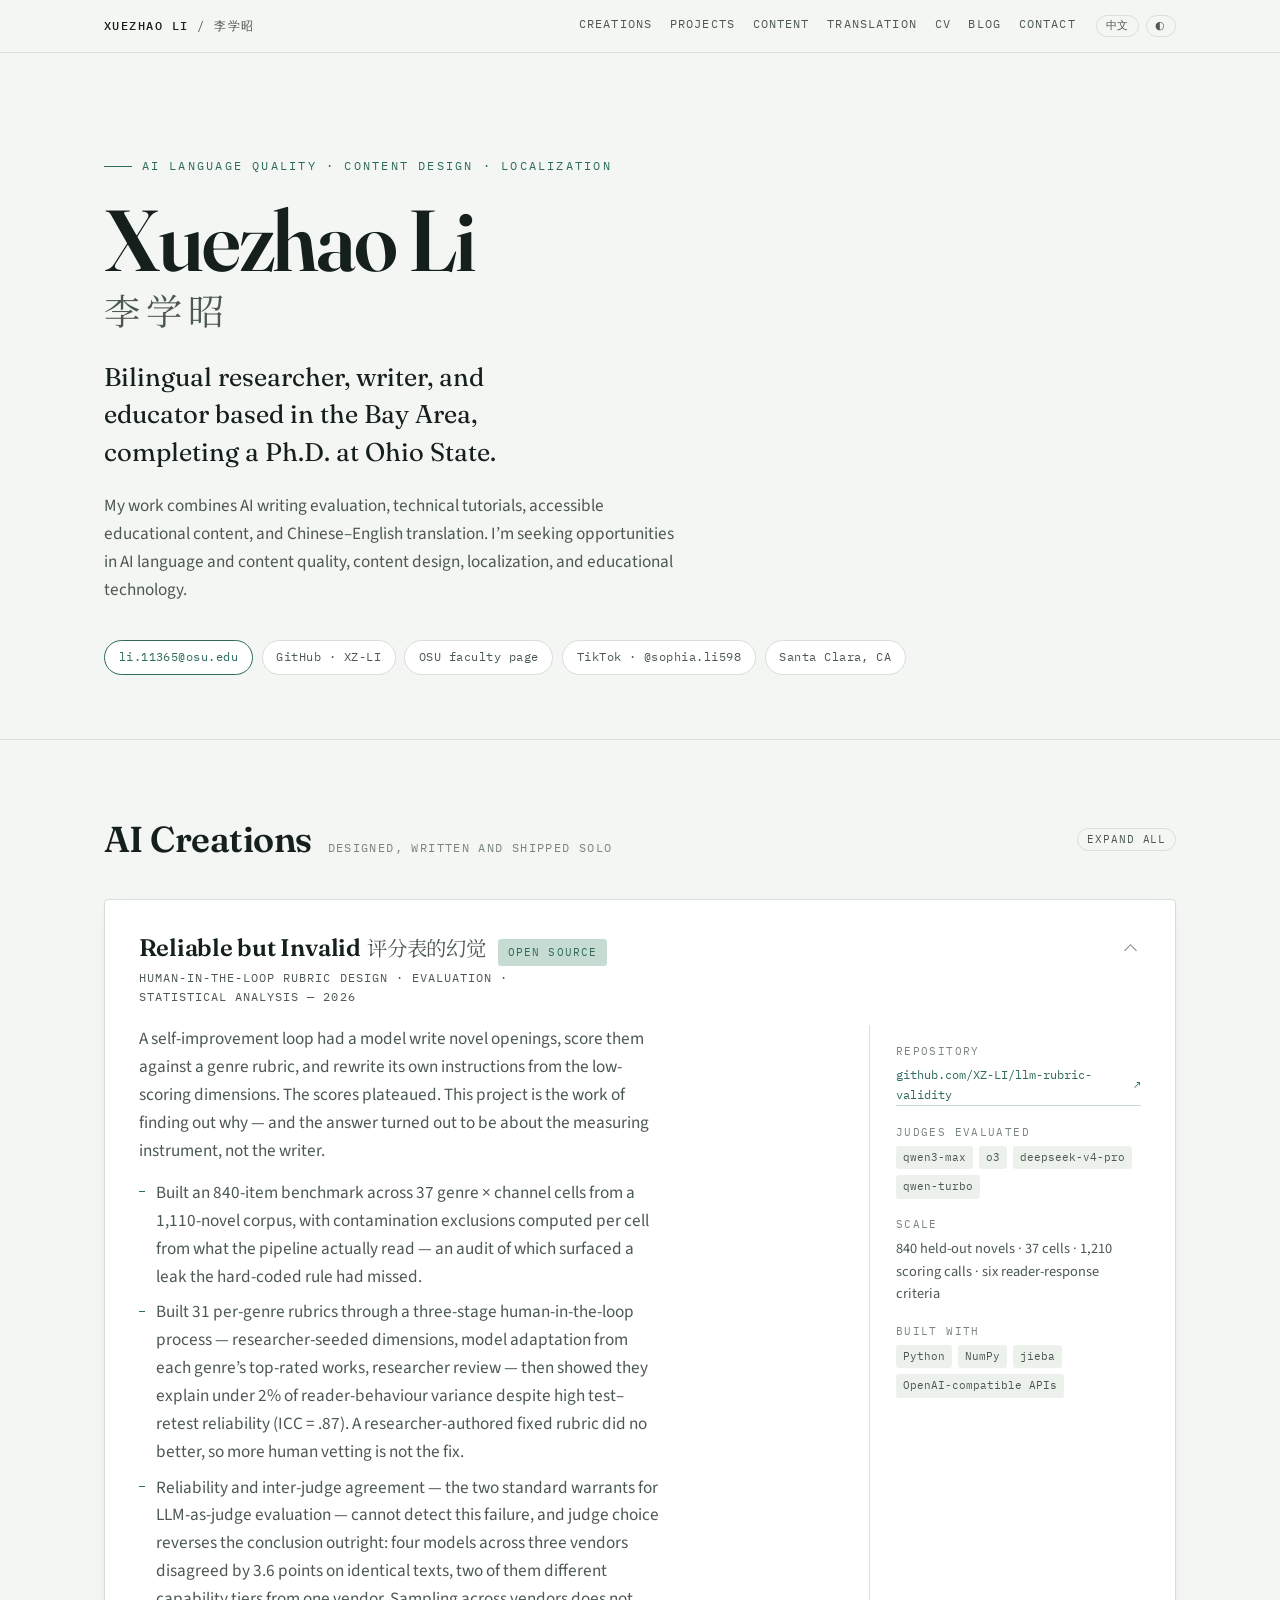
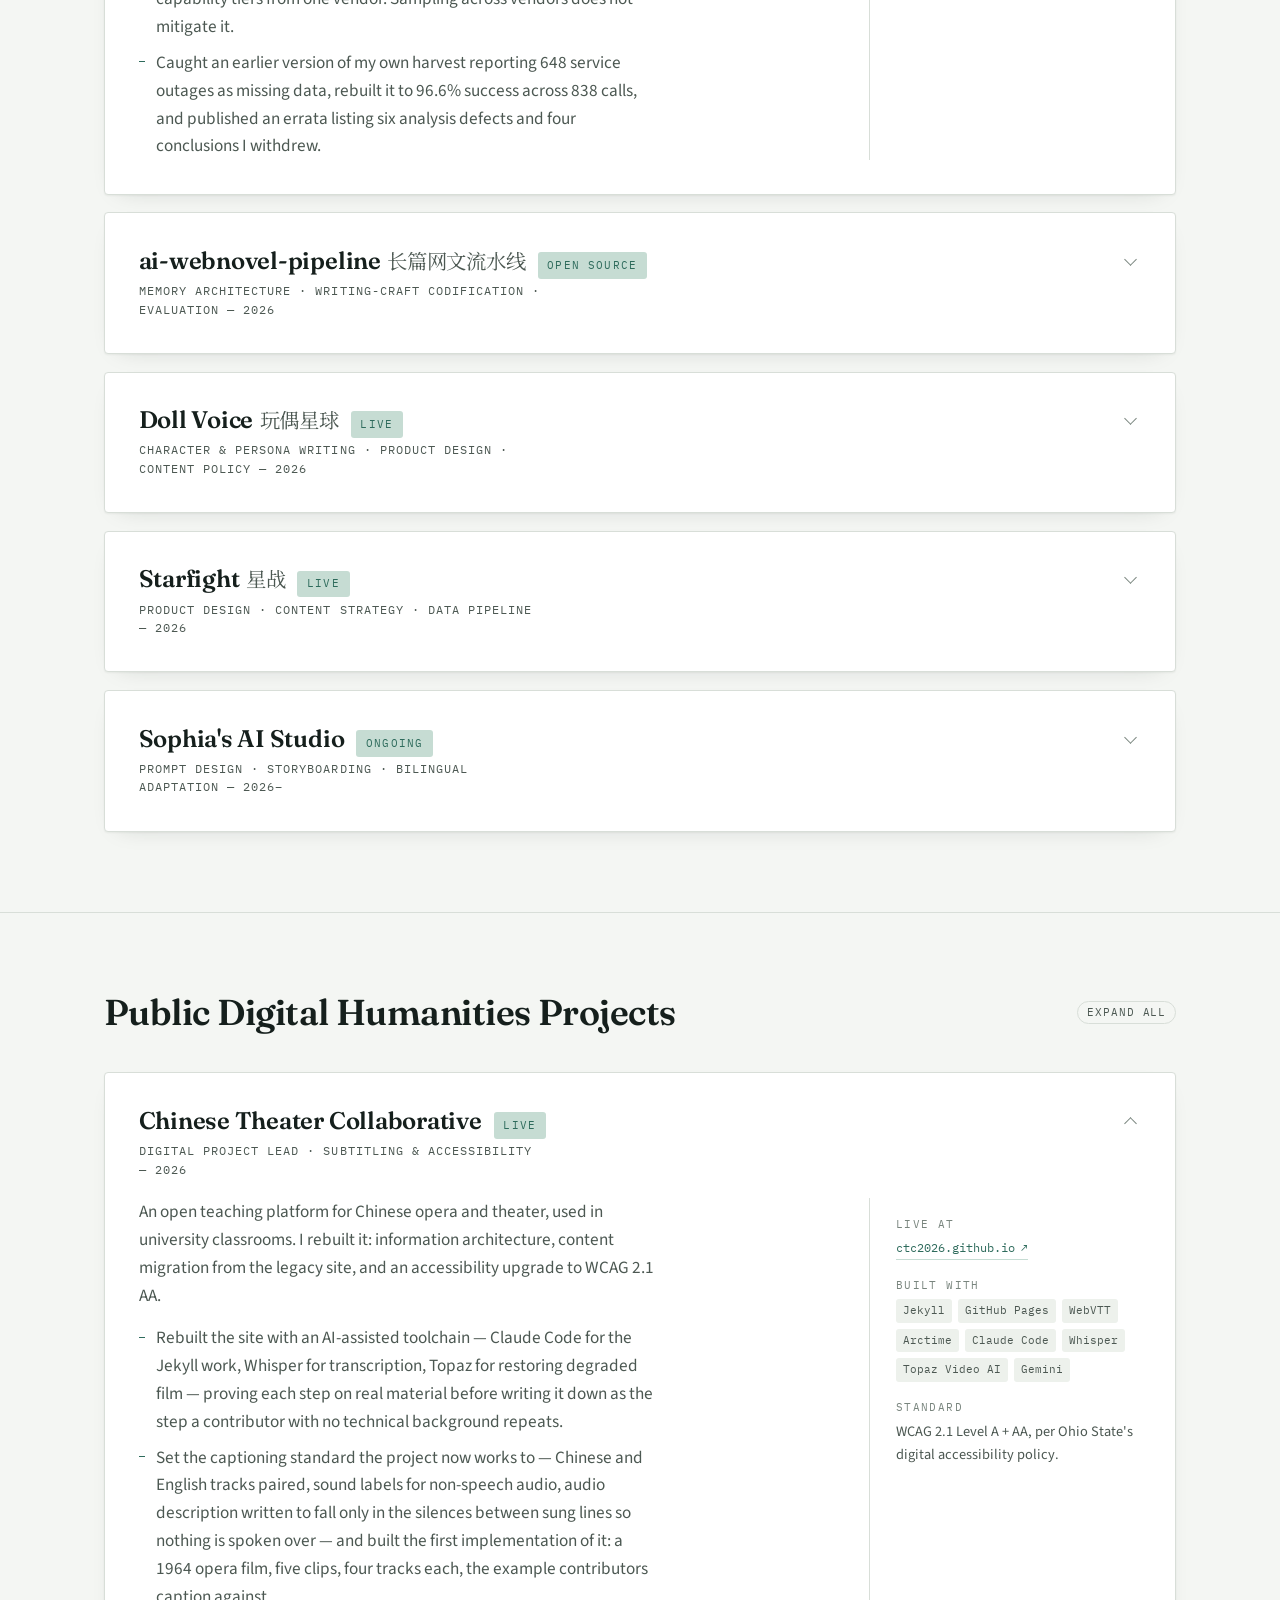
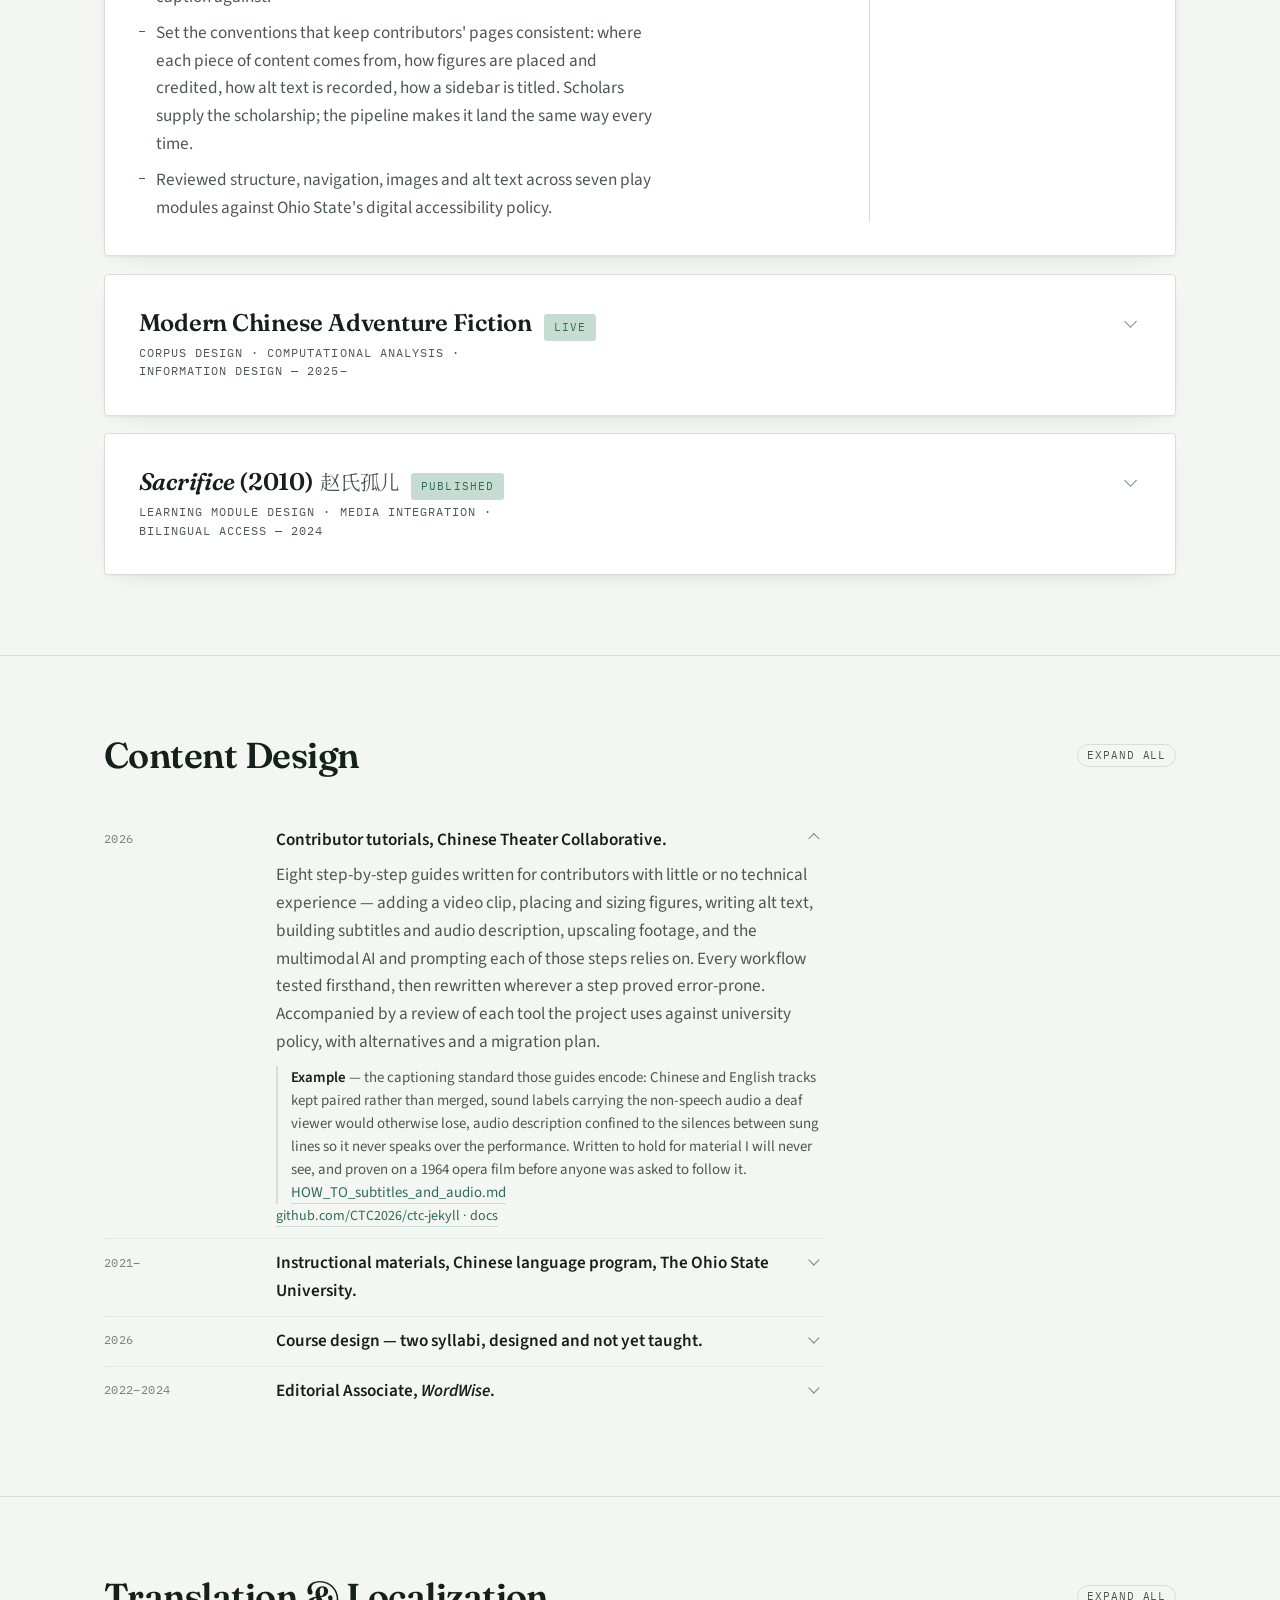
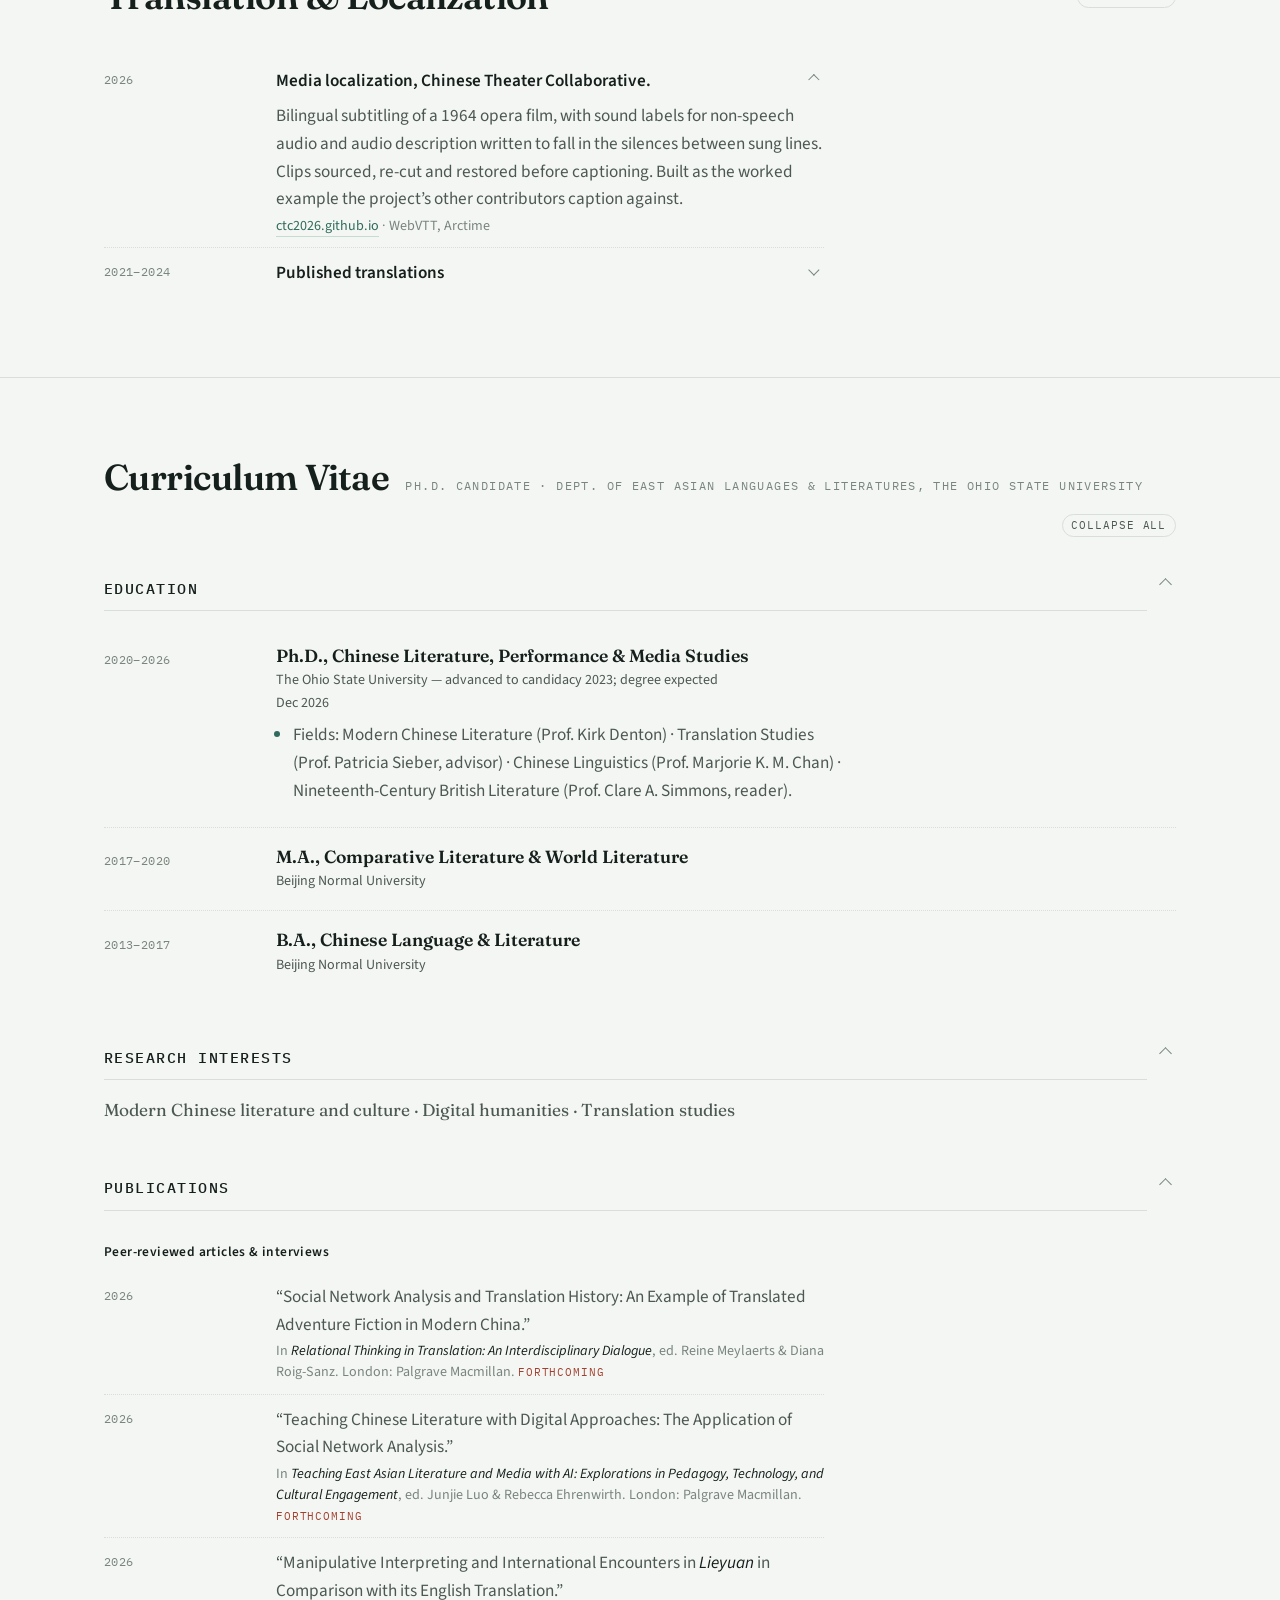
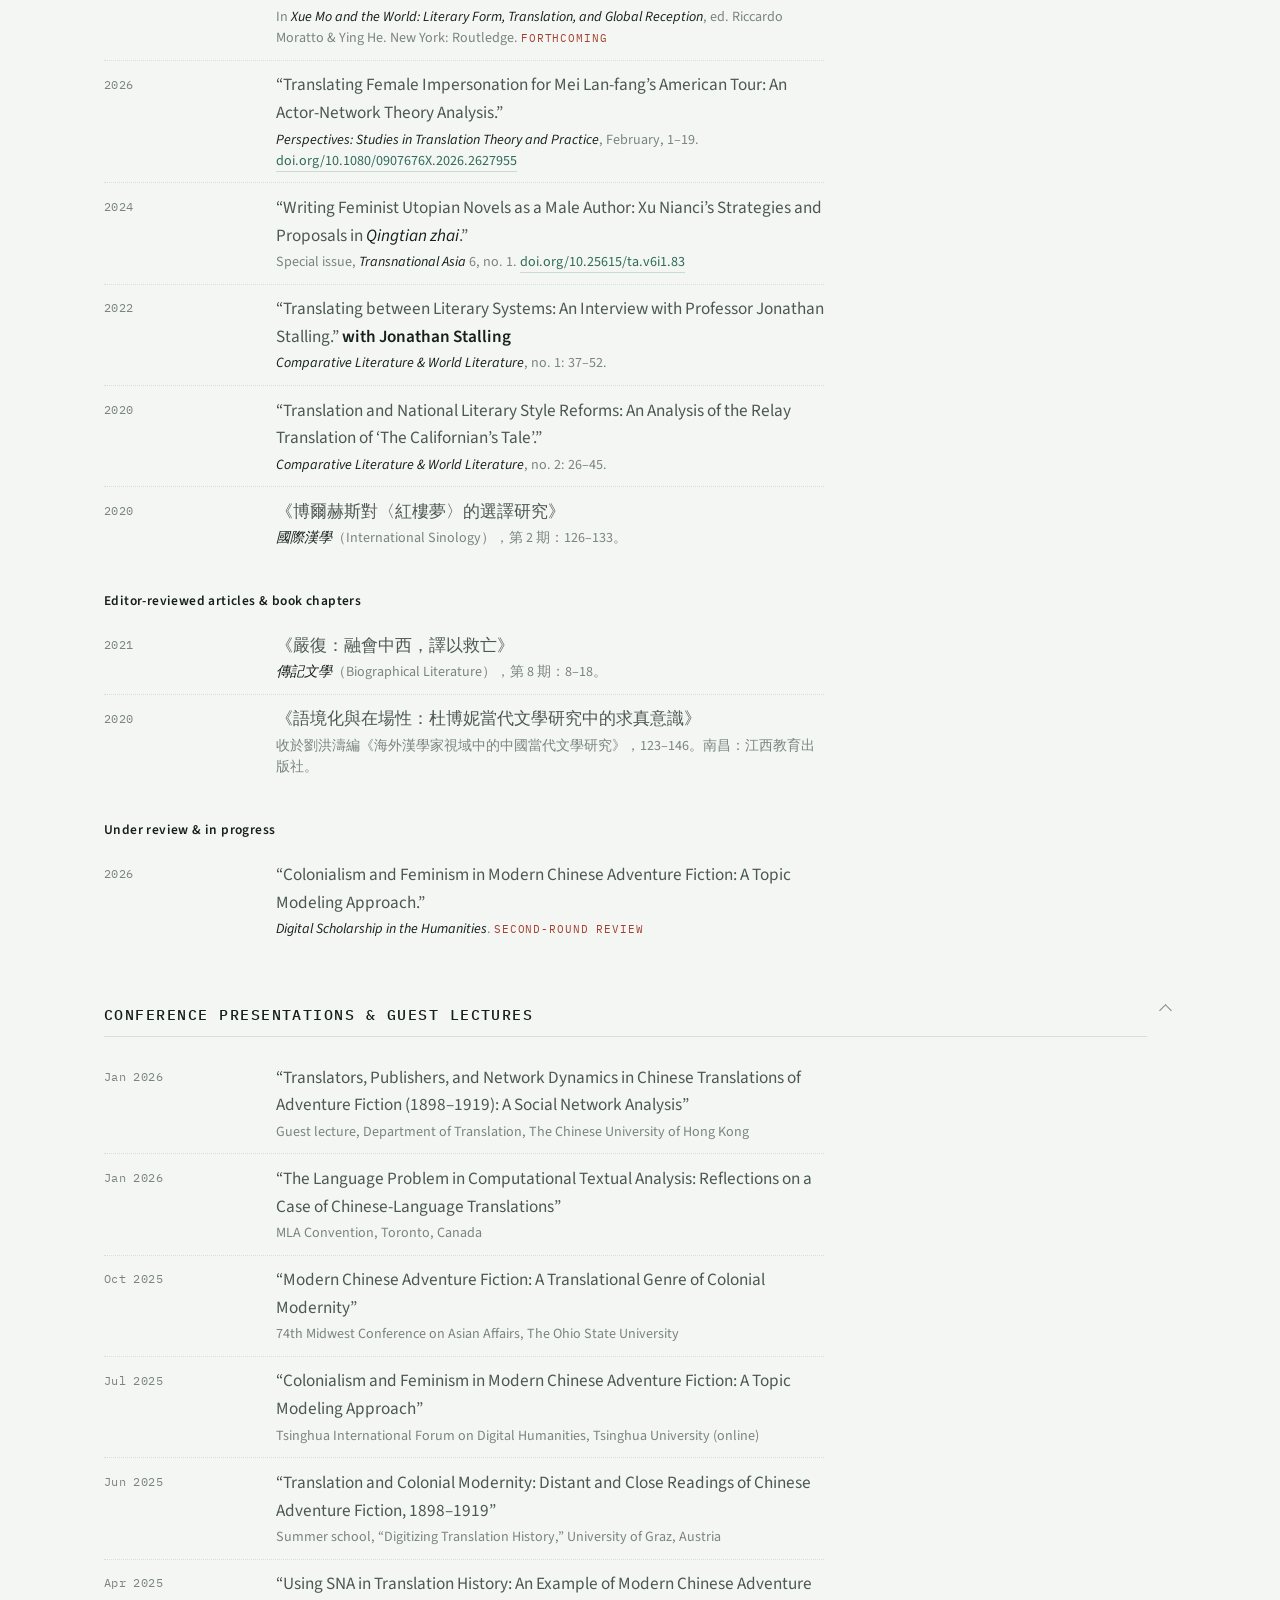
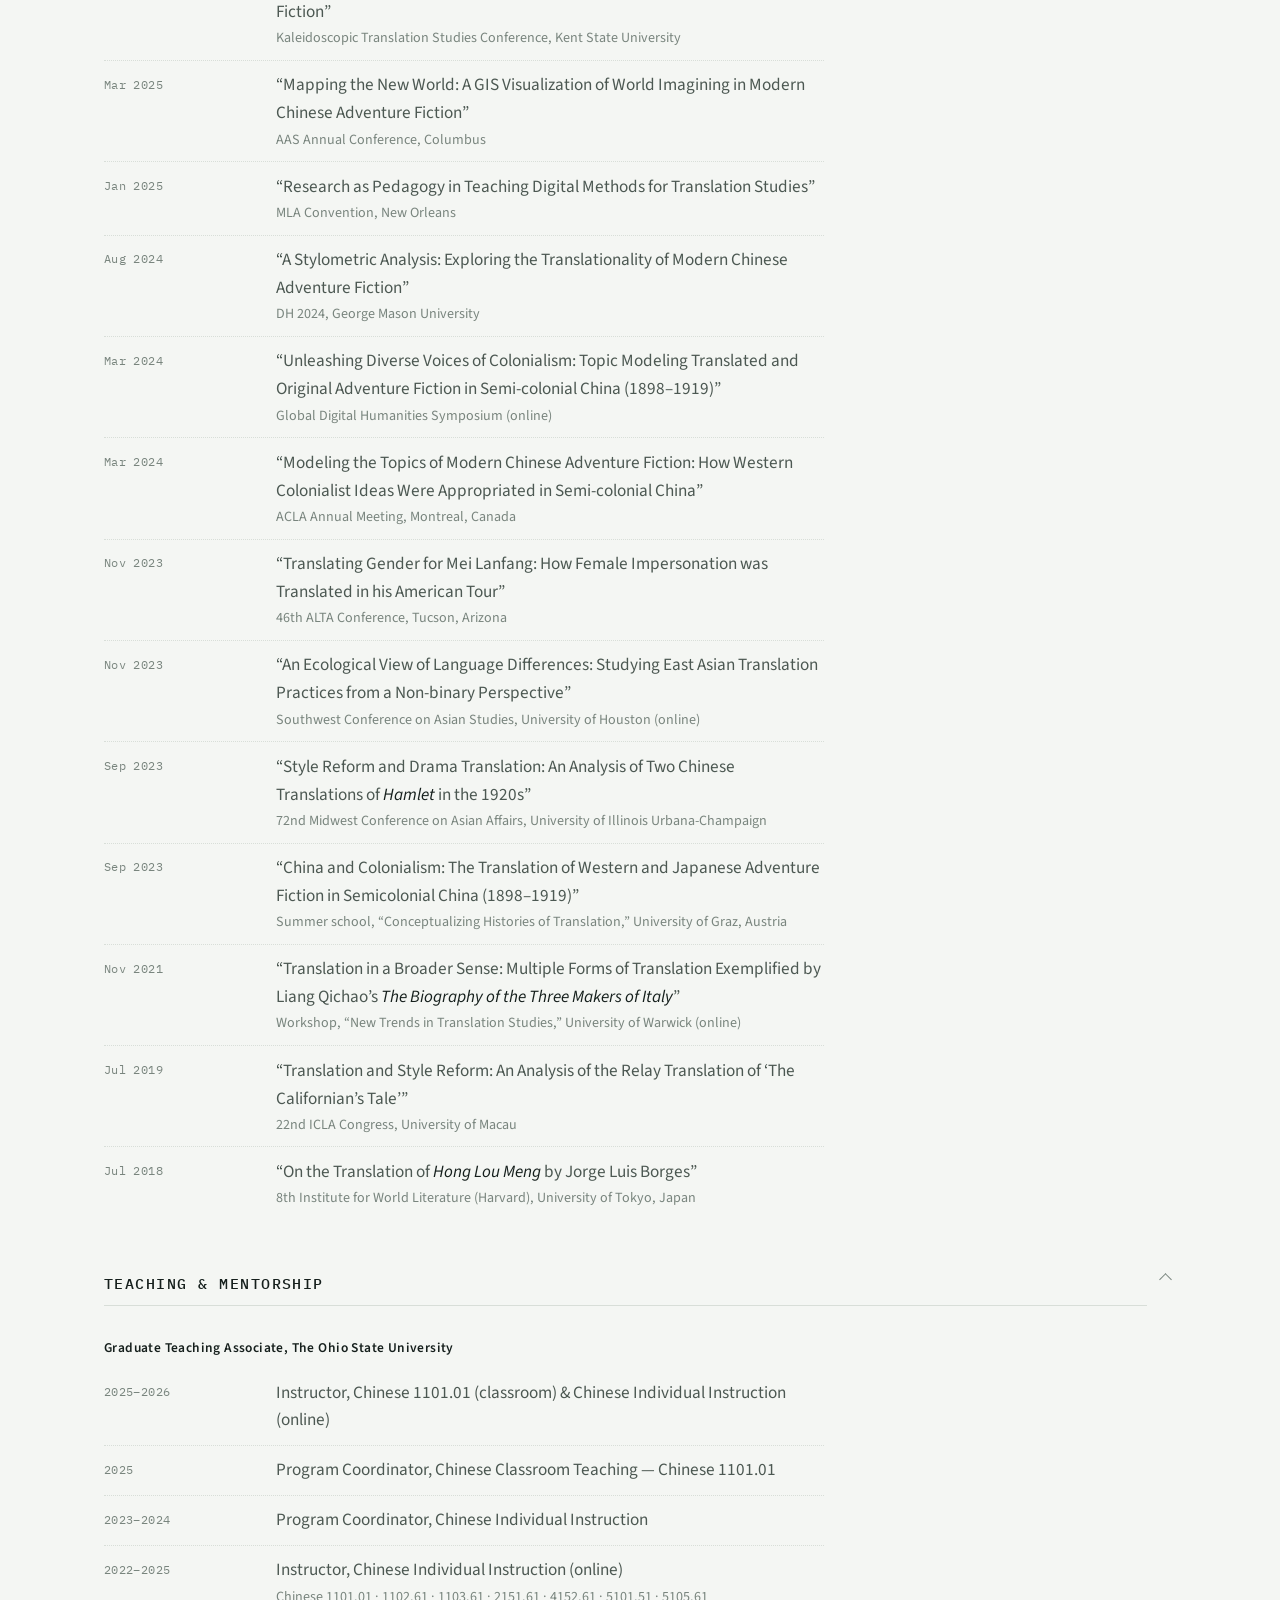
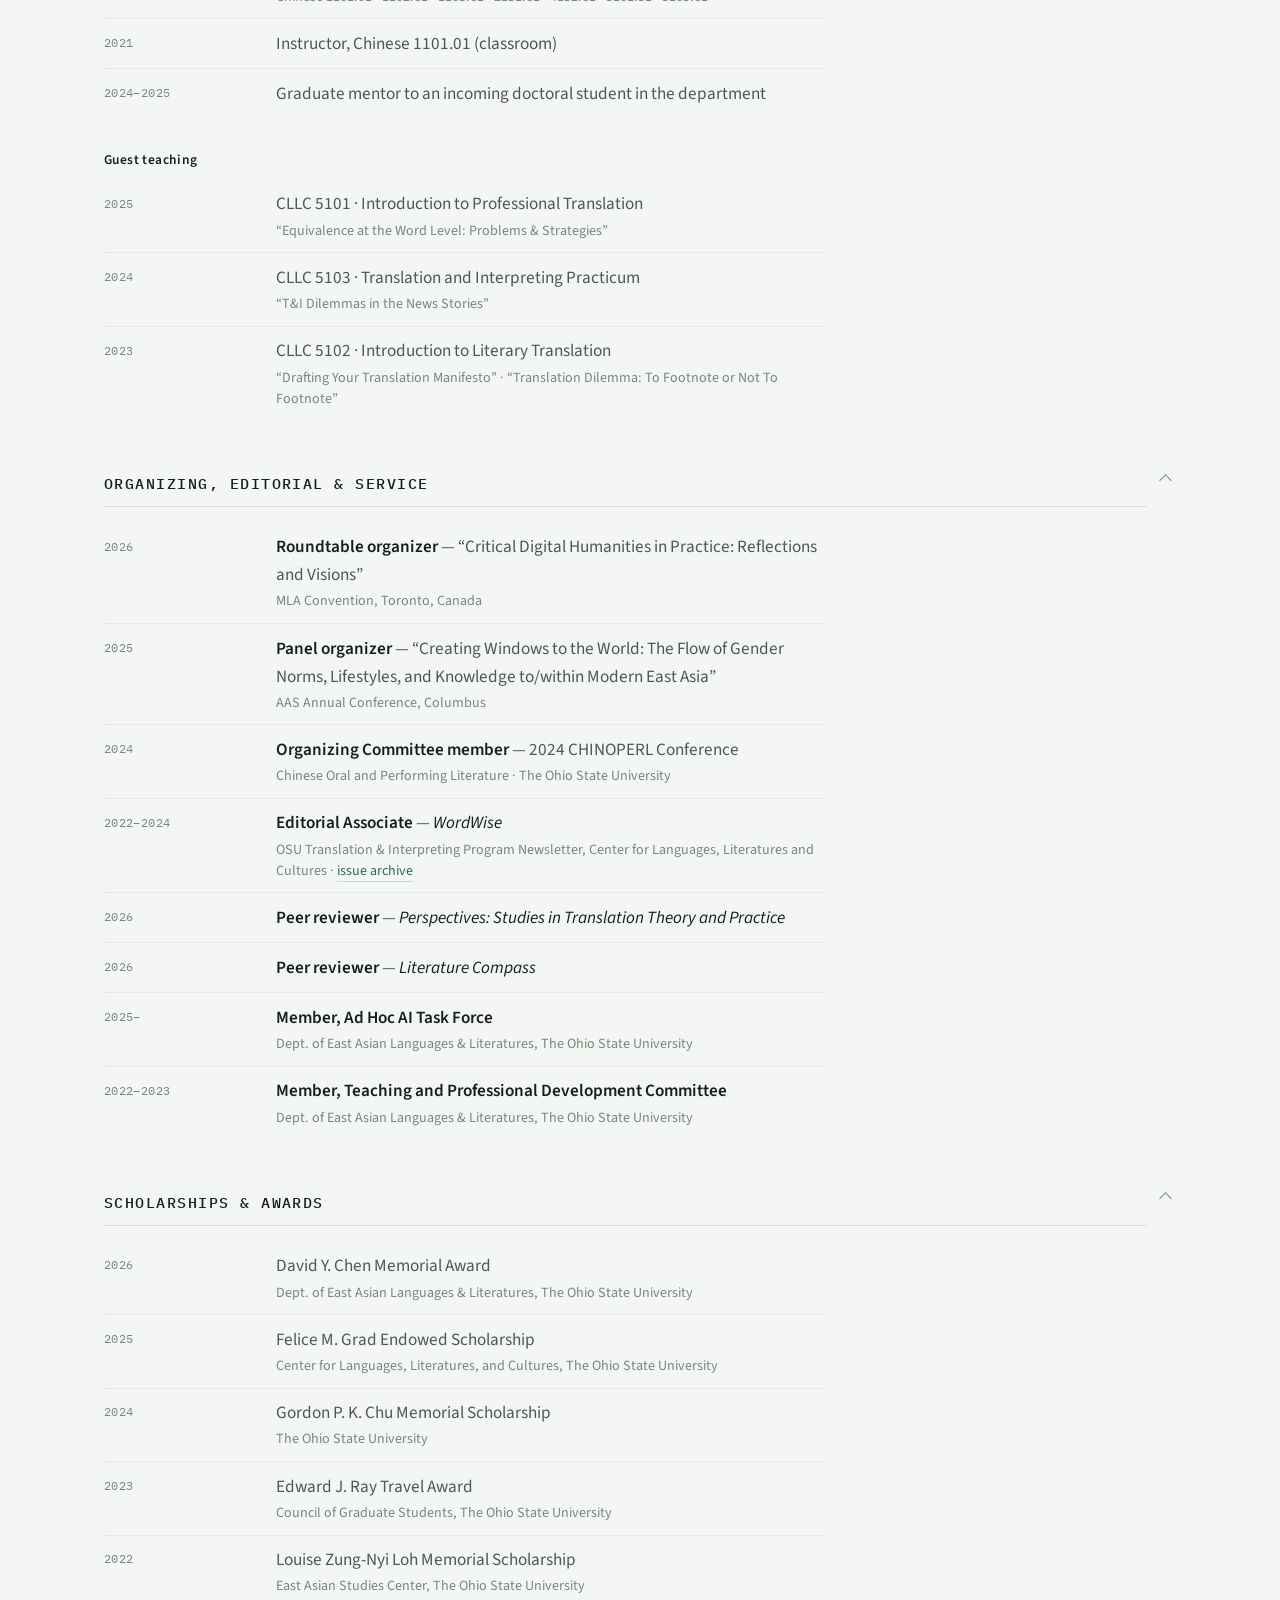
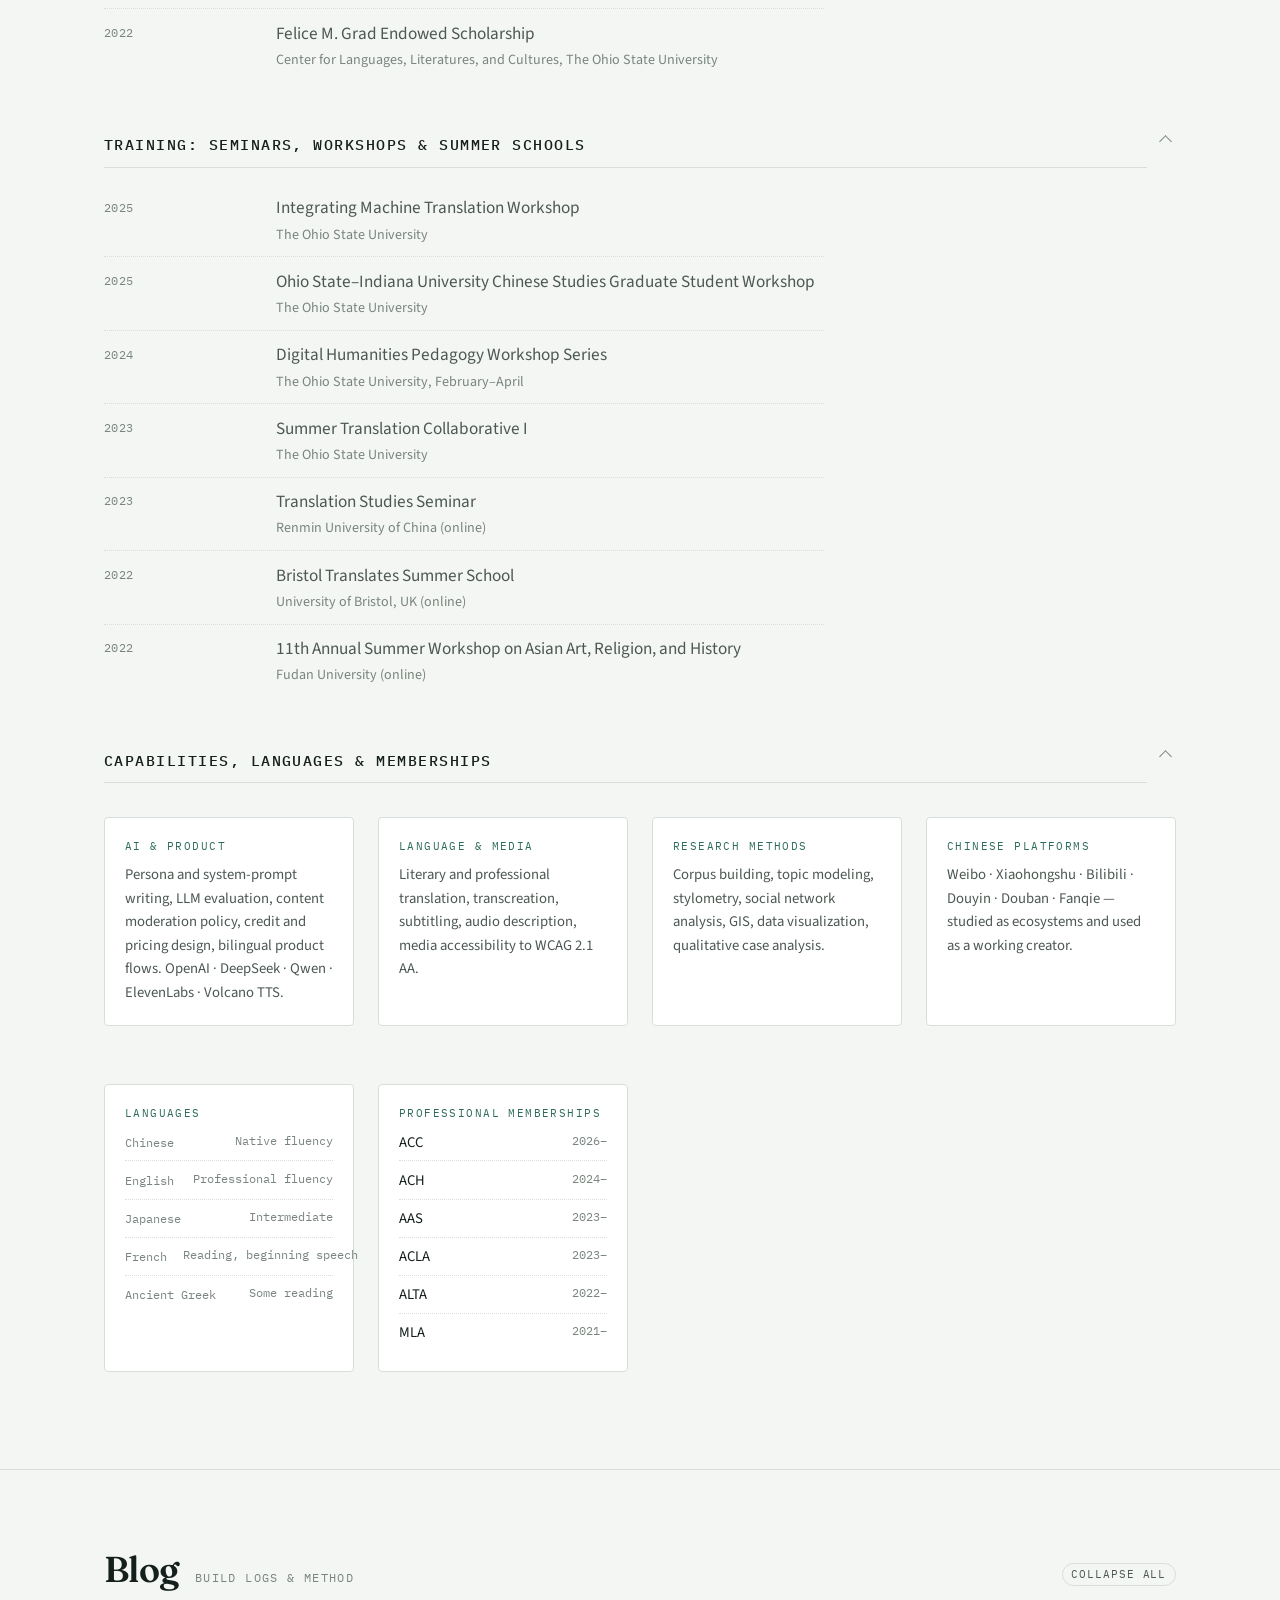
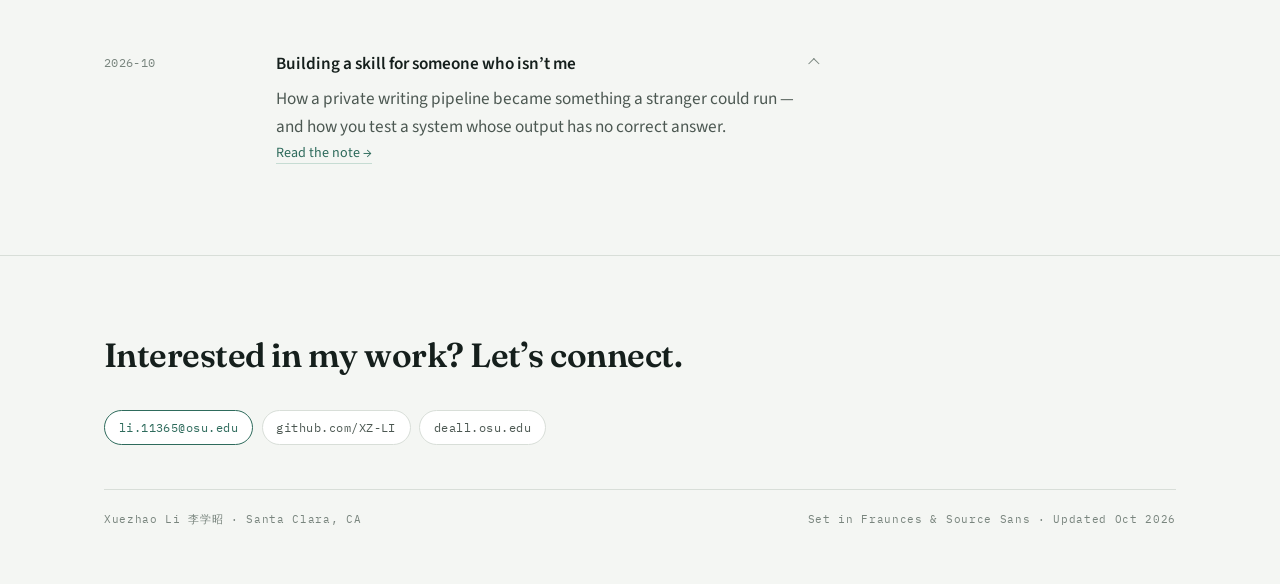
==== commit 593bbfe2: "加入博客栏目与第一篇构建记录；样式与脚本抽成共享文件 - 新增 #blog 版块，位置在 CV 之后、联系方式之前；导航同序 - 新增 blog/building-a-skill.html（中英双语）" ====
--- a/index.html
+++ b/index.html
@@ -23,333 +23,7 @@
 <link rel="preconnect" href="https://fonts.gstatic.com" crossorigin>
 <link rel="stylesheet" href="https://fonts.googleapis.com/css2?family=Fraunces:opsz,wght@9..144,400;9..144,600;9..144,700&family=Source+Sans+3:wght@300;400;600&family=IBM+Plex+Mono:wght@400;500&family=Noto+Serif+SC:wght@400;600&family=Noto+Sans+SC:wght@300;400;600&display=swap">
 
-<style>
-:root{
-  --ground:#F4F6F3;
-  --surface:#FFFFFF;
-  --surface-2:#EDF1EC;
-  --ink:#151F1C;
-  --ink-2:#4C5852;
-  --ink-3:#79857E;
-  --rule:#D8DED8;
-  --accent:#2E6B5C;
-  --accent-2:#C6DCD3;
-  --seal:#A2402F;
-  --shadow:0 1px 2px rgba(21,31,28,.05), 0 8px 24px -16px rgba(21,31,28,.22);
-
-  --display:"Fraunces","Iowan Old Style",Georgia,serif;
-  --body:"Source Sans 3","Helvetica Neue",Arial,sans-serif;
-  --mono:"IBM Plex Mono","SF Mono",ui-monospace,monospace;
-  --cn-display:"Noto Serif SC","Songti SC","PingFang SC",serif;
-  --cn-body:"Noto Sans SC","PingFang SC","Hiragino Sans GB",sans-serif;
-
-  --measure:64ch;
-  --step:clamp(1rem,.85rem + .6vw,1.075rem);
-}
-@media (prefers-color-scheme: dark){
-  :root:not([data-theme="light"]){
-    --ground:#0F1614;
-    --surface:#16201D;
-    --surface-2:#1B2622;
-    --ink:#E7EBE6;
-    --ink-2:#A2AFA8;
-    --ink-3:#78857E;
-    --rule:#26332F;
-    --accent:#79C6AF;
-    --accent-2:#20342E;
-    --seal:#D9765F;
-    --shadow:0 1px 2px rgba(0,0,0,.4), 0 10px 30px -18px rgba(0,0,0,.8);
-  }
-}
-:root[data-theme="dark"]{
-  --ground:#0F1614;
-  --surface:#16201D;
-  --surface-2:#1B2622;
-  --ink:#E7EBE6;
-  --ink-2:#A2AFA8;
-  --ink-3:#78857E;
-  --rule:#26332F;
-  --accent:#79C6AF;
-  --accent-2:#20342E;
-  --seal:#D9765F;
-  --shadow:0 1px 2px rgba(0,0,0,.4), 0 10px 30px -18px rgba(0,0,0,.8);
-}
-
-*{box-sizing:border-box}
-body{
-  margin:0;background:var(--ground);color:var(--ink);
-  font-family:var(--body);font-size:var(--step);line-height:1.62;
-  -webkit-font-smoothing:antialiased;
-}
-.zh{font-family:var(--cn-body);line-height:1.85;}
-:root[data-lang="en"] .zh{display:none}
-:root[data-lang="zh"] .en{display:none}
-
-.wrap{max-width:74rem;margin:0 auto;padding:0 clamp(1.25rem,5vw,3.5rem)}
-a{color:inherit}
-a:focus-visible,button:focus-visible{outline:2px solid var(--accent);outline-offset:3px;border-radius:2px}
-
-/* ---------- top bar ---------- */
-.topbar{
-  position:sticky;top:0;z-index:20;
-  background:color-mix(in srgb,var(--ground) 88%,transparent);
-  backdrop-filter:blur(10px);
-  border-bottom:1px solid var(--rule);
-}
-.topbar .wrap{display:flex;align-items:center;gap:1.25rem;height:3.25rem}
-.mark{
-  font-family:var(--mono);font-size:.72rem;letter-spacing:.13em;text-transform:uppercase;
-  color:var(--ink-2);text-decoration:none;margin-right:auto;white-space:nowrap;
-}
-.mark b{color:var(--ink);font-weight:500}
-.topnav{display:flex;gap:1.1rem}
-.topnav a{
-  font-family:var(--mono);font-size:.72rem;letter-spacing:.1em;text-transform:uppercase;
-  color:var(--ink-2);text-decoration:none;padding-bottom:2px;border-bottom:1px solid transparent;
-}
-.topnav a:hover{color:var(--ink);border-bottom-color:var(--accent)}
-@media(max-width:620px){.topnav{display:none}}
-.toggles{display:flex;gap:.4rem}
-.tog{
-  font-family:var(--mono);font-size:.7rem;letter-spacing:.08em;
-  background:transparent;border:1px solid var(--rule);color:var(--ink-2);
-  padding:.3rem .55rem;border-radius:999px;cursor:pointer;line-height:1;
-}
-.tog:hover{border-color:var(--accent);color:var(--ink)}
-.expand-all{margin-left:auto;align-self:center;text-transform:uppercase}
-.expand-all .lbl-less{display:none}
-.expand-all[aria-expanded="true"] .lbl-more{display:none}
-.expand-all[aria-expanded="true"] .lbl-less{display:inline}
-.expand-all:focus-visible{outline:2px solid var(--accent);outline-offset:3px}
-
-/* ---------- hero ---------- */
-.hero{padding:clamp(3.5rem,9vw,6.5rem) 0 clamp(2.5rem,6vw,4rem)}
-.eyebrow{
-  font-family:var(--mono);font-size:.73rem;letter-spacing:.19em;text-transform:uppercase;
-  color:var(--accent);margin:0 0 1.4rem;display:flex;align-items:center;gap:.6rem;
-}
-.eyebrow::before{content:"";width:1.75rem;height:1px;background:var(--accent);display:inline-block}
-h1{
-  font-family:var(--display);font-weight:600;
-  font-size:clamp(2.9rem,8vw,5.4rem);line-height:.98;letter-spacing:-.025em;
-  margin:0;text-wrap:balance;
-}
-h1 .cn{
-  display:block;font-family:var(--cn-display);font-weight:400;
-  font-size:.42em;letter-spacing:.16em;color:var(--ink-2);margin-top:.55rem;
-}
-.thesis{
-  font-family:var(--display);font-weight:400;
-  font-size:clamp(1.2rem,2.4vw,1.6rem);line-height:1.45;
-  max-width:34ch;margin:2rem 0 0;color:var(--ink);text-wrap:balance;
-}
-.thesis .zh{font-family:var(--cn-display);letter-spacing:.01em}
-.sub{max-width:var(--measure);color:var(--ink-2);margin:1.35rem 0 0}
-.meta-row{
-  display:flex;flex-wrap:wrap;gap:.55rem;margin-top:2.25rem;
-}
-.chip{
-  font-family:var(--mono);font-size:.75rem;letter-spacing:.04em;text-decoration:none;
-  border:1px solid var(--rule);border-radius:999px;padding:.42rem .85rem;
-  color:var(--ink-2);background:var(--surface);transition:border-color .15s,color .15s;
-}
-.chip:hover{border-color:var(--accent);color:var(--ink)}
-.chip.primary{border-color:var(--accent);color:var(--accent)}
-
-/* ---------- section framing ---------- */
-section{padding:clamp(3rem,7vw,5rem) 0;border-top:1px solid var(--rule)}
-.sec-head{display:flex;align-items:baseline;gap:1rem;margin-bottom:2.5rem;flex-wrap:wrap}
-.sec-head h2{
-  font-family:var(--display);font-weight:600;font-size:clamp(1.6rem,3.4vw,2.25rem);
-  letter-spacing:-.015em;margin:0;line-height:1.1;
-}
-.sec-head h2 .zh{font-family:var(--cn-display)}
-.sec-note{
-  font-family:var(--mono);font-size:.72rem;letter-spacing:.12em;text-transform:uppercase;
-  color:var(--ink-3);
-}
-
-/* ---------- projects ---------- */
-.projects{display:flex;flex-direction:column;gap:1.1rem}
-.proj{
-  background:var(--surface);border:1px solid var(--rule);border-radius:4px;
-  padding:clamp(1.4rem,3vw,2.1rem);box-shadow:var(--shadow);
-}
-details > summary{
-  list-style:none;cursor:pointer;display:block;position:relative;padding-right:2.2rem;
-}
-details > summary::-webkit-details-marker{display:none}
-details > summary::after{
-  content:"";position:absolute;right:.4rem;top:.5rem;width:.5rem;height:.5rem;
-  border-right:1.5px solid var(--ink-3);border-bottom:1.5px solid var(--ink-3);
-  transform:rotate(45deg);transition:transform .18s ease;
-}
-details[open] > summary::after{transform:rotate(-135deg);top:.75rem}
-details > summary:hover::after{border-color:var(--accent)}
-details > summary:focus-visible{outline:2px solid var(--accent);outline-offset:5px;border-radius:3px}
-.proj > details > summary .role{margin-bottom:0}
-.cv-group > details > summary{padding-right:1.8rem}
-.cv-group > details > summary::after{top:.35rem}
-.cv-group > details[open] > summary::after{top:.2rem}
-.cv-group > details > summary h3.cv-h{margin-bottom:0}
-.cv-body{margin-top:1rem}
-.runs details > summary{padding-right:1.6rem}
-.runs details > summary::after{top:.42rem;width:.42rem;height:.42rem}
-.runs details[open] > summary::after{top:.6rem}
-.run-body{margin-top:.45rem}
-.runs.nested{margin-top:.55rem;padding-left:.2rem}
-.runs.nested > li{padding:.5rem 0}
-.runs.nested > li:first-child{padding-top:0}
-.proj-body{
-  display:grid;grid-template-columns:minmax(0,1fr) minmax(0,17rem);gap:clamp(1.4rem,4vw,3rem);
-  margin-top:1.2rem;
-}
-@media(max-width:820px){.proj-body{grid-template-columns:1fr;gap:1.5rem}}
-.proj-head{display:flex;align-items:baseline;gap:.75rem;flex-wrap:wrap;margin-bottom:.2rem}
-.proj h3{
-  font-family:var(--display);font-weight:600;font-size:1.5rem;letter-spacing:-.01em;
-  margin:0;line-height:1.15;
-}
-.proj h3 .cn{font-family:var(--cn-display);font-weight:400;color:var(--ink-2);font-size:.85em;margin-left:.4rem}
-.pill{
-  font-family:var(--mono);font-size:.66rem;letter-spacing:.11em;text-transform:uppercase;
-  padding:.24rem .55rem;border-radius:3px;white-space:nowrap;
-  background:var(--accent-2);color:var(--accent);border:1px solid transparent;
-}
-.pill.building{background:transparent;border-color:var(--rule);color:var(--ink-3)}
-.role{
-  font-family:var(--mono);font-size:.72rem;letter-spacing:.09em;color:var(--ink-3);
-  text-transform:uppercase;margin:.15rem 0 .9rem;
-}
-.proj p{margin:0 0 .9rem;max-width:58ch;color:var(--ink-2)}
-.proj p strong{color:var(--ink);font-weight:600}
-.did{list-style:none;margin:0;padding:0;display:flex;flex-direction:column;gap:.5rem}
-.did li{position:relative;padding-left:1.1rem;color:var(--ink-2);max-width:58ch}
-.did li::before{
-  content:"";position:absolute;left:0;top:.72em;width:.4rem;height:1px;background:var(--accent);
-}
-.aside{border-left:1px solid var(--rule);padding-left:clamp(1rem,2.5vw,1.6rem)}
-@media(max-width:820px){.aside{border-left:0;border-top:1px solid var(--rule);padding-left:0;padding-top:1.25rem}}
-.aside dt{
-  font-family:var(--mono);font-size:.66rem;letter-spacing:.13em;text-transform:uppercase;
-  color:var(--ink-3);margin-bottom:.3rem;
-}
-.aside dd{margin:0 0 1.1rem;font-size:.9rem;color:var(--ink-2);line-height:1.55}
-.aside dd:last-child{margin-bottom:0}
-.stack{display:flex;flex-wrap:wrap;gap:.35rem}
-.stack span{
-  font-family:var(--mono);font-size:.7rem;background:var(--surface-2);color:var(--ink-2);
-  padding:.2rem .45rem;border-radius:3px;
-}
-.visit{
-  display:inline-flex;align-items:center;gap:.4rem;font-family:var(--mono);font-size:.78rem;
-  color:var(--accent);text-decoration:none;border-bottom:1px solid var(--accent-2);padding-bottom:1px;
-}
-.visit:hover{border-bottom-color:var(--accent)}
-.visit::after{content:"↗";font-size:.85em}
-
-/* ---------- cv ---------- */
-.cv-group{margin-bottom:clamp(2.25rem,5vw,3.25rem)}
-.cv-group:last-child{margin-bottom:0}
-h3.cv-h{
-  font-family:var(--mono);font-size:.92rem;letter-spacing:.1em;text-transform:uppercase;
-  color:var(--ink);font-weight:500;
-  margin:0 0 1.25rem;padding-bottom:.6rem;border-bottom:1px solid var(--rule);
-}
-.cv-group > details > summary:hover h3.cv-h{color:var(--accent)}
-h3.cv-h .zh{font-family:var(--cn-body);letter-spacing:.14em}
-.entry{display:grid;grid-template-columns:8.5rem minmax(0,1fr);gap:clamp(1rem,3vw,2.25rem);padding:1.1rem 0}
-.entry + .entry{border-top:1px dotted var(--rule)}
-@media(max-width:700px){.entry{grid-template-columns:1fr;gap:.4rem}}
-.when{
-  font-family:var(--mono);font-size:.78rem;color:var(--ink-3);letter-spacing:.03em;
-  font-variant-numeric:tabular-nums;padding-top:.28rem;
-}
-.what h4{
-  font-family:var(--display);font-weight:600;font-size:1.1rem;margin:0 0 .1rem;line-height:1.3;
-}
-.what h4 .zh{font-family:var(--cn-display)}
-.where{color:var(--ink-3);font-size:.88rem;margin:0 0 .6rem}
-.what p{margin:0;color:var(--ink-2);max-width:var(--measure)}
-.what ul{margin:.4rem 0 0;padding-left:1.05rem;color:var(--ink-2);max-width:var(--measure)}
-.what li{margin-bottom:.3rem}
-.what li::marker{color:var(--accent)}
-
-.pubs{list-style:none;margin:0;padding:0;display:flex;flex-direction:column;gap:1rem}
-.pubs li{padding-left:1.4rem;position:relative;max-width:var(--measure);color:var(--ink-2)}
-.pubs li::before{
-  content:"§";position:absolute;left:0;top:0;color:var(--seal);font-family:var(--display);font-size:.95rem;
-}
-.pubs cite{font-style:italic;color:var(--ink)}
-
-.grid2{display:grid;grid-template-columns:repeat(auto-fit,minmax(15rem,1fr));gap:1.5rem}
-.card{background:var(--surface);border:1px solid var(--rule);border-radius:4px;padding:1.25rem}
-.card dt{
-  font-family:var(--mono);font-size:.68rem;letter-spacing:.13em;text-transform:uppercase;
-  color:var(--accent);margin-bottom:.5rem;
-}
-.card dd{margin:0;font-size:.92rem;color:var(--ink-2);line-height:1.6}
-.langs{list-style:none;margin:0;padding:0;display:flex;flex-direction:column;gap:.45rem}
-.langs li{display:flex;justify-content:space-between;gap:1rem;font-size:.92rem;color:var(--ink-2);
-  border-bottom:1px dotted var(--rule);padding-bottom:.4rem}
-.langs li:last-child{border-bottom:0}
-.langs b{font-weight:400;color:var(--ink)}
-.langs span{font-family:var(--mono);font-size:.75rem;color:var(--ink-3);white-space:nowrap}
-
-.awards{list-style:none;margin:0;padding:0;display:flex;flex-direction:column;gap:.55rem}
-.awards li{color:var(--ink-2);display:flex;gap:.9rem;align-items:baseline}
-.awards .yr{font-family:var(--mono);font-size:.78rem;color:var(--seal);font-variant-numeric:tabular-nums}
-
-/* ---------- footer ---------- */
-footer{border-top:1px solid var(--rule);padding:clamp(3rem,7vw,4.5rem) 0 clamp(2.5rem,5vw,3.5rem)}
-.foot-h{
-  font-family:var(--display);font-weight:600;font-size:clamp(1.5rem,3.4vw,2.1rem);
-  margin:0 0 1.75rem;letter-spacing:-.015em;
-}
-.foot-h .zh{font-family:var(--cn-display)}
-footer p{color:var(--ink-2);max-width:var(--measure);margin:0 0 1.75rem}
-.colophon{
-  margin-top:2.75rem;padding-top:1.25rem;border-top:1px solid var(--rule);
-  font-family:var(--mono);font-size:.7rem;letter-spacing:.06em;color:var(--ink-3);
-  display:flex;justify-content:space-between;gap:1rem;flex-wrap:wrap;
-}
-
-/* ---------- dense cv lists ---------- */
-.sub-h{
-  font-family:var(--body);font-size:.84rem;font-weight:600;letter-spacing:.03em;
-  color:var(--ink);margin:1.9rem 0 .6rem;
-}
-.cv-group > .sub-h:first-of-type{margin-top:0}
-.runs{list-style:none;margin:0;padding:0;display:flex;flex-direction:column}
-.runs > li{
-  display:grid;grid-template-columns:8.5rem minmax(0,1fr);gap:clamp(1rem,3vw,2.25rem);
-  padding:.66rem 0;color:var(--ink-2);max-width:80ch;
-}
-.runs > li + li{border-top:1px dotted var(--rule)}
-@media(max-width:700px){.runs > li{grid-template-columns:1fr;gap:.15rem;padding:.75rem 0}}
-.runs .yr{
-  font-family:var(--mono);font-size:.76rem;color:var(--ink-3);
-  font-variant-numeric:tabular-nums;letter-spacing:.03em;padding-top:.2rem;white-space:nowrap;
-}
-.runs b{font-weight:600;color:var(--ink)}
-.runs cite{font-style:italic;color:var(--ink)}
-.runs em{color:var(--ink)}
-.runs .note{
-  font-family:var(--mono);font-size:.68rem;letter-spacing:.08em;text-transform:uppercase;
-  color:var(--seal);white-space:nowrap;
-}
-.runs .eg{display:block;margin:.6rem 0 .15rem;padding-left:.8rem;border-left:2px solid var(--rule);color:var(--ink-2);font-size:.93rem;line-height:1.55}
-.runs .eg b{font-weight:600;color:var(--ink)}
-.runs .venue{display:block;color:var(--ink-3);font-size:.88rem;line-height:1.5;margin-top:.15rem}
-.runs a{color:var(--accent);text-decoration:none;border-bottom:1px solid var(--accent-2)}
-.runs a:hover{border-bottom-color:var(--accent)}
-.runs .langs > li{padding:0}
-.interests{
-  font-family:var(--display);font-size:1.08rem;color:var(--ink-2);margin:0;max-width:var(--measure);
-}
-
-@media (prefers-reduced-motion: reduce){*{animation:none!important;transition:none!important}}
-</style>
+<link rel="stylesheet" href="assets/site.css">
 
 <script>
 (function(){
@@ -372,6 +46,7 @@
       <a href="#content-design"><span class="en">Content</span><span class="zh">内容</span></a>
       <a href="#localization"><span class="en">Translation</span><span class="zh">翻译</span></a>
       <a href="#cv"><span class="en">CV</span><span class="zh">履历</span></a>
+      <a href="#blog"><span class="en">Blog</span><span class="zh">博客</span></a>
       <a href="#contact"><span class="en">Contact</span><span class="zh">联系</span></a>
     </nav>
     <div class="toggles">
@@ -478,6 +153,8 @@
           <dl>
             <dt><span class="en">Repository</span><span class="zh">代码仓库</span></dt>
             <dd><a class="visit" href="https://github.com/XZ-LI/ai-webnovel-pipeline" target="_blank" rel="noopener">github.com/XZ-LI/ai-webnovel-pipeline</a></dd>
+            <dt><span class="en">For non-programmers</span><span class="zh">不写代码也能用</span></dt>
+            <dd><span class="en"><a class="visit" href="https://github.com/XZ-LI/ai-webnovel-pipeline/blob/main/README.md#starting-from-zero-in-five-minutes" target="_blank" rel="noopener">Five-minute start</a> — paste one paragraph to an AI assistant and it installs everything for you</span><span class="zh"><a class="visit" href="https://github.com/XZ-LI/ai-webnovel-pipeline/blob/main/README.zh-CN.md#零基础五分钟开始" target="_blank" rel="noopener">零基础五分钟开始</a>——复制一段话给 AI，装环境、配接口都由它代劳</span></dd>
             <dt><span class="en">Derived from</span><span class="zh">规则来源</span></dt>
             <dd><span class="en">1,110-novel corpus · 370 weighted criteria · 10–15 iteration rounds per mature genre</span><span class="zh">1,110 部语料 · 370 项带权重维度 · 成熟品类各迭代 10–15 轮</span></dd>
             <dt><span class="en">Scope</span><span class="zh">覆盖范围</span></dt>
@@ -517,7 +194,6 @@
             <div class="aside">
           <dl>
             <dt><span class="en">Live at</span><span class="zh">线上地址</span></dt>
-            <dd><a class="visit" href="https://dollvoice.com" target="_blank" rel="noopener">dollvoice.com</a> <span class="en">· China</span><span class="zh">· 境内版</span></dd>
             <dd><a class="visit" href="https://dollvoice.app" target="_blank" rel="noopener">dollvoice.app</a> <span class="en">· International · EN / ES / ZH</span><span class="zh">· 国际版（英／西／中）</span></dd>
             <dt><span class="en">China stack</span><span class="zh">境内版</span></dt>
             <dd class="stack"><span>DeepSeek</span><span>Volcano TTS</span><span>Qwen / DashScope</span><span>FastAPI</span></dd>
@@ -993,6 +669,23 @@
   </div>
 </section>
 
+<section id="blog">
+  <div class="wrap">
+    <div class="sec-head">
+      <h2><span class="en">Blog</span><span class="zh">博客</span></h2>
+      <p class="sec-note"><span class="en">Build logs &amp; method</span><span class="zh">构建记录与方法</span></p>
+      <button class="tog expand-all" type="button" aria-expanded="false"><span class="lbl-more"><span class="en">Expand all</span><span class="zh">全部展开</span></span><span class="lbl-less"><span class="en">Collapse all</span><span class="zh">全部收起</span></span></button>
+    </div>
+    <ul class="runs">
+      <li><span class="yr">2026-10</span><details open><summary><b><span class="en">Building a skill for someone who isn’t me</span><span class="zh">把一个 skill 建给不是我的人用</span></b></summary><div class="run-body">
+        <!-- ↓↓↓ 介绍文案占位：等 Xuezhao 自己的版本，替换这两行即可（en / zh 各一句） ↓↓↓ -->
+        <span class="en">How a private writing pipeline became something a stranger could run — and how you test a system whose output has no correct answer.</span><span class="zh">一套自用的写作流程，怎么变成一个陌生人也能跑起来的东西——以及，当产出没有正确答案时，你怎么测试它。</span>
+        <!-- ↑↑↑ 介绍文案占位 ↑↑↑ -->
+        <span class="venue"><a href="blog/building-a-skill.html"><span class="en">Read the note →</span><span class="zh">读全文 →</span></a></span></div></details></li>
+    </ul>
+  </div>
+</section>
+
 <footer id="contact">
   <div class="wrap">
     <h2 class="foot-h"><span class="en">Interested in my work? Let’s connect.</span><span class="zh">对我的工作感兴趣？欢迎联系。</span></h2>
@@ -1008,67 +701,6 @@
   </div>
 </footer>
 
-<script>
-(function(){
-  var r=document.documentElement;
-  var lb=document.getElementById("lang-btn");
-  var tb=document.getElementById("theme-btn");
-
-  function paintLang(){
-    var zh = r.dataset.lang==="zh";
-    lb.textContent = zh ? "EN" : "中文";
-    lb.setAttribute("aria-label", zh ? "Switch to English" : "切换到中文");
-    r.lang = zh ? "zh-Hans" : "en";
-    document.title = zh ? "李学昭 Xuezhao Li" : "Xuezhao Li";
-  }
-  lb.addEventListener("click",function(){
-    r.dataset.lang = r.dataset.lang==="zh" ? "en" : "zh";
-    try{localStorage.setItem("xl-lang",r.dataset.lang)}catch(e){}
-    paintLang();
-  });
-  paintLang();
-
-  tb.addEventListener("click",function(){
-    var dark;
-    if(r.dataset.theme){ dark = r.dataset.theme==="dark"; }
-    else { dark = window.matchMedia("(prefers-color-scheme: dark)").matches; }
-    r.dataset.theme = dark ? "light" : "dark";
-    try{localStorage.setItem("xl-theme",r.dataset.theme)}catch(e){}
-  });
-
-  // 分区级「全部展开 / 全部收起」
-  document.querySelectorAll('.expand-all').forEach(function(btn){
-    var cards = btn.closest('section').querySelectorAll('.proj > details, .cv-group > details, .runs > li > details');
-    if(!cards.length) return;
-    function sync(){
-      var allOpen = Array.prototype.every.call(cards, function(d){ return d.open; });
-      btn.setAttribute('aria-expanded', allOpen ? 'true' : 'false');
-    }
-    btn.addEventListener('click', function(){
-      var open = btn.getAttribute('aria-expanded') !== 'true';
-      Array.prototype.forEach.call(cards, function(d){ d.open = open; });
-      sync();
-    });
-    Array.prototype.forEach.call(cards, function(d){ d.addEventListener('toggle', sync); });
-    sync();
-  });
-
-  // 打印/导出 PDF 时展开全部折叠项，打印后还原
-  var _reopen=[];
-  window.addEventListener('beforeprint',function(){
-    _reopen=[];
-    document.querySelectorAll('details:not([open])').forEach(function(d){_reopen.push(d);d.open=true;});
-  });
-  window.addEventListener('afterprint',function(){_reopen.forEach(function(d){d.open=false;});_reopen=[];});
-  document.querySelectorAll('.topnav a, .mark').forEach(function(a){
-    a.addEventListener("click",function(e){
-      var t=document.querySelector(a.getAttribute("href"));
-      if(!t)return;
-      e.preventDefault();
-      t.scrollIntoView({behavior: window.matchMedia("(prefers-reduced-motion: reduce)").matches ? "auto" : "smooth", block:"start"});
-    });
-  });
-})();
-</script>
+<script src="assets/site.js"></script>
 </body>
 </html>
--- a/assets/site.css
+++ b/assets/site.css
@@ -0,0 +1,409 @@
+:root{
+  --ground:#F4F6F3;
+  --surface:#FFFFFF;
+  --surface-2:#EDF1EC;
+  --ink:#151F1C;
+  --ink-2:#4C5852;
+  --ink-3:#79857E;
+  --rule:#D8DED8;
+  --accent:#2E6B5C;
+  --accent-2:#C6DCD3;
+  --seal:#A2402F;
+  --shadow:0 1px 2px rgba(21,31,28,.05), 0 8px 24px -16px rgba(21,31,28,.22);
+
+  --display:"Fraunces","Iowan Old Style",Georgia,serif;
+  --body:"Source Sans 3","Helvetica Neue",Arial,sans-serif;
+  --mono:"IBM Plex Mono","SF Mono",ui-monospace,monospace;
+  --cn-display:"Noto Serif SC","Songti SC","PingFang SC",serif;
+  --cn-body:"Noto Sans SC","PingFang SC","Hiragino Sans GB",sans-serif;
+
+  --measure:64ch;
+  --step:clamp(1rem,.85rem + .6vw,1.075rem);
+}
+@media (prefers-color-scheme: dark){
+  :root:not([data-theme="light"]){
+    --ground:#0F1614;
+    --surface:#16201D;
+    --surface-2:#1B2622;
+    --ink:#E7EBE6;
+    --ink-2:#A2AFA8;
+    --ink-3:#78857E;
+    --rule:#26332F;
+    --accent:#79C6AF;
+    --accent-2:#20342E;
+    --seal:#D9765F;
+    --shadow:0 1px 2px rgba(0,0,0,.4), 0 10px 30px -18px rgba(0,0,0,.8);
+  }
+}
+:root[data-theme="dark"]{
+  --ground:#0F1614;
+  --surface:#16201D;
+  --surface-2:#1B2622;
+  --ink:#E7EBE6;
+  --ink-2:#A2AFA8;
+  --ink-3:#78857E;
+  --rule:#26332F;
+  --accent:#79C6AF;
+  --accent-2:#20342E;
+  --seal:#D9765F;
+  --shadow:0 1px 2px rgba(0,0,0,.4), 0 10px 30px -18px rgba(0,0,0,.8);
+}
+
+*{box-sizing:border-box}
+body{
+  margin:0;background:var(--ground);color:var(--ink);
+  font-family:var(--body);font-size:var(--step);line-height:1.62;
+  -webkit-font-smoothing:antialiased;
+}
+.zh{font-family:var(--cn-body);line-height:1.85;}
+:root[data-lang="en"] .zh{display:none}
+:root[data-lang="zh"] .en{display:none}
+
+.wrap{max-width:74rem;margin:0 auto;padding:0 clamp(1.25rem,5vw,3.5rem)}
+a{color:inherit}
+a:focus-visible,button:focus-visible{outline:2px solid var(--accent);outline-offset:3px;border-radius:2px}
+
+/* ---------- top bar ---------- */
+.topbar{
+  position:sticky;top:0;z-index:20;
+  background:color-mix(in srgb,var(--ground) 88%,transparent);
+  backdrop-filter:blur(10px);
+  border-bottom:1px solid var(--rule);
+}
+.topbar .wrap{display:flex;align-items:center;gap:1.25rem;height:3.25rem}
+.mark{
+  font-family:var(--mono);font-size:.72rem;letter-spacing:.13em;text-transform:uppercase;
+  color:var(--ink-2);text-decoration:none;margin-right:auto;white-space:nowrap;
+}
+.mark b{color:var(--ink);font-weight:500}
+.topnav{display:flex;gap:1.1rem}
+.topnav a{
+  font-family:var(--mono);font-size:.72rem;letter-spacing:.1em;text-transform:uppercase;
+  color:var(--ink-2);text-decoration:none;padding-bottom:2px;border-bottom:1px solid transparent;
+}
+.topnav a:hover{color:var(--ink);border-bottom-color:var(--accent)}
+@media(max-width:620px){.topnav{display:none}}
+.toggles{display:flex;gap:.4rem}
+.tog{
+  font-family:var(--mono);font-size:.7rem;letter-spacing:.08em;
+  background:transparent;border:1px solid var(--rule);color:var(--ink-2);
+  padding:.3rem .55rem;border-radius:999px;cursor:pointer;line-height:1;
+}
+.tog:hover{border-color:var(--accent);color:var(--ink)}
+.expand-all{margin-left:auto;align-self:center;text-transform:uppercase}
+.expand-all .lbl-less{display:none}
+.expand-all[aria-expanded="true"] .lbl-more{display:none}
+.expand-all[aria-expanded="true"] .lbl-less{display:inline}
+.expand-all:focus-visible{outline:2px solid var(--accent);outline-offset:3px}
+
+/* ---------- hero ---------- */
+.hero{padding:clamp(3.5rem,9vw,6.5rem) 0 clamp(2.5rem,6vw,4rem)}
+.eyebrow{
+  font-family:var(--mono);font-size:.73rem;letter-spacing:.19em;text-transform:uppercase;
+  color:var(--accent);margin:0 0 1.4rem;display:flex;align-items:center;gap:.6rem;
+}
+.eyebrow::before{content:"";width:1.75rem;height:1px;background:var(--accent);display:inline-block}
+h1{
+  font-family:var(--display);font-weight:600;
+  font-size:clamp(2.9rem,8vw,5.4rem);line-height:.98;letter-spacing:-.025em;
+  margin:0;text-wrap:balance;
+}
+h1 .cn{
+  display:block;font-family:var(--cn-display);font-weight:400;
+  font-size:.42em;letter-spacing:.16em;color:var(--ink-2);margin-top:.55rem;
+}
+.thesis{
+  font-family:var(--display);font-weight:400;
+  font-size:clamp(1.2rem,2.4vw,1.6rem);line-height:1.45;
+  max-width:34ch;margin:2rem 0 0;color:var(--ink);text-wrap:balance;
+}
+.thesis .zh{font-family:var(--cn-display);letter-spacing:.01em}
+.sub{max-width:var(--measure);color:var(--ink-2);margin:1.35rem 0 0}
+.meta-row{
+  display:flex;flex-wrap:wrap;gap:.55rem;margin-top:2.25rem;
+}
+.chip{
+  font-family:var(--mono);font-size:.75rem;letter-spacing:.04em;text-decoration:none;
+  border:1px solid var(--rule);border-radius:999px;padding:.42rem .85rem;
+  color:var(--ink-2);background:var(--surface);transition:border-color .15s,color .15s;
+}
+.chip:hover{border-color:var(--accent);color:var(--ink)}
+.chip.primary{border-color:var(--accent);color:var(--accent)}
+
+/* ---------- section framing ---------- */
+section{padding:clamp(3rem,7vw,5rem) 0;border-top:1px solid var(--rule)}
+.sec-head{display:flex;align-items:baseline;gap:1rem;margin-bottom:2.5rem;flex-wrap:wrap}
+.sec-head h2{
+  font-family:var(--display);font-weight:600;font-size:clamp(1.6rem,3.4vw,2.25rem);
+  letter-spacing:-.015em;margin:0;line-height:1.1;
+}
+.sec-head h2 .zh{font-family:var(--cn-display)}
+.sec-note{
+  font-family:var(--mono);font-size:.72rem;letter-spacing:.12em;text-transform:uppercase;
+  color:var(--ink-3);
+}
+
+/* ---------- projects ---------- */
+.projects{display:flex;flex-direction:column;gap:1.1rem}
+.proj{
+  background:var(--surface);border:1px solid var(--rule);border-radius:4px;
+  padding:clamp(1.4rem,3vw,2.1rem);box-shadow:var(--shadow);
+}
+details > summary{
+  list-style:none;cursor:pointer;display:block;position:relative;padding-right:2.2rem;
+}
+details > summary::-webkit-details-marker{display:none}
+details > summary::after{
+  content:"";position:absolute;right:.4rem;top:.5rem;width:.5rem;height:.5rem;
+  border-right:1.5px solid var(--ink-3);border-bottom:1.5px solid var(--ink-3);
+  transform:rotate(45deg);transition:transform .18s ease;
+}
+details[open] > summary::after{transform:rotate(-135deg);top:.75rem}
+details > summary:hover::after{border-color:var(--accent)}
+details > summary:focus-visible{outline:2px solid var(--accent);outline-offset:5px;border-radius:3px}
+.proj > details > summary .role{margin-bottom:0}
+.cv-group > details > summary{padding-right:1.8rem}
+.cv-group > details > summary::after{top:.35rem}
+.cv-group > details[open] > summary::after{top:.2rem}
+.cv-group > details > summary h3.cv-h{margin-bottom:0}
+.cv-body{margin-top:1rem}
+.runs details > summary{padding-right:1.6rem}
+.runs details > summary::after{top:.42rem;width:.42rem;height:.42rem}
+.runs details[open] > summary::after{top:.6rem}
+.run-body{margin-top:.45rem}
+.runs.nested{margin-top:.55rem;padding-left:.2rem}
+.runs.nested > li{padding:.5rem 0}
+.runs.nested > li:first-child{padding-top:0}
+.proj-body{
+  display:grid;grid-template-columns:minmax(0,1fr) minmax(0,17rem);gap:clamp(1.4rem,4vw,3rem);
+  margin-top:1.2rem;
+}
+@media(max-width:820px){.proj-body{grid-template-columns:1fr;gap:1.5rem}}
+.proj-head{display:flex;align-items:baseline;gap:.75rem;flex-wrap:wrap;margin-bottom:.2rem}
+.proj h3{
+  font-family:var(--display);font-weight:600;font-size:1.5rem;letter-spacing:-.01em;
+  margin:0;line-height:1.15;
+}
+.proj h3 .cn{font-family:var(--cn-display);font-weight:400;color:var(--ink-2);font-size:.85em;margin-left:.4rem}
+.pill{
+  font-family:var(--mono);font-size:.66rem;letter-spacing:.11em;text-transform:uppercase;
+  padding:.24rem .55rem;border-radius:3px;white-space:nowrap;
+  background:var(--accent-2);color:var(--accent);border:1px solid transparent;
+}
+.pill.building{background:transparent;border-color:var(--rule);color:var(--ink-3)}
+.role{
+  font-family:var(--mono);font-size:.72rem;letter-spacing:.09em;color:var(--ink-3);
+  text-transform:uppercase;margin:.15rem 0 .9rem;
+}
+.proj p{margin:0 0 .9rem;max-width:58ch;color:var(--ink-2)}
+.proj p strong{color:var(--ink);font-weight:600}
+.did{list-style:none;margin:0;padding:0;display:flex;flex-direction:column;gap:.5rem}
+.did li{position:relative;padding-left:1.1rem;color:var(--ink-2);max-width:58ch}
+.did li::before{
+  content:"";position:absolute;left:0;top:.72em;width:.4rem;height:1px;background:var(--accent);
+}
+.aside{border-left:1px solid var(--rule);padding-left:clamp(1rem,2.5vw,1.6rem)}
+@media(max-width:820px){.aside{border-left:0;border-top:1px solid var(--rule);padding-left:0;padding-top:1.25rem}}
+.aside dt{
+  font-family:var(--mono);font-size:.66rem;letter-spacing:.13em;text-transform:uppercase;
+  color:var(--ink-3);margin-bottom:.3rem;
+}
+.aside dd{margin:0 0 1.1rem;font-size:.9rem;color:var(--ink-2);line-height:1.55}
+.aside dd:last-child{margin-bottom:0}
+.stack{display:flex;flex-wrap:wrap;gap:.35rem}
+.stack span{
+  font-family:var(--mono);font-size:.7rem;background:var(--surface-2);color:var(--ink-2);
+  padding:.2rem .45rem;border-radius:3px;
+}
+.visit{
+  display:inline-flex;align-items:center;gap:.4rem;font-family:var(--mono);font-size:.78rem;
+  color:var(--accent);text-decoration:none;border-bottom:1px solid var(--accent-2);padding-bottom:1px;
+}
+.visit:hover{border-bottom-color:var(--accent)}
+.visit::after{content:"↗";font-size:.85em}
+
+/* ---------- cv ---------- */
+.cv-group{margin-bottom:clamp(2.25rem,5vw,3.25rem)}
+.cv-group:last-child{margin-bottom:0}
+h3.cv-h{
+  font-family:var(--mono);font-size:.92rem;letter-spacing:.1em;text-transform:uppercase;
+  color:var(--ink);font-weight:500;
+  margin:0 0 1.25rem;padding-bottom:.6rem;border-bottom:1px solid var(--rule);
+}
+.cv-group > details > summary:hover h3.cv-h{color:var(--accent)}
+h3.cv-h .zh{font-family:var(--cn-body);letter-spacing:.14em}
+.entry{display:grid;grid-template-columns:8.5rem minmax(0,1fr);gap:clamp(1rem,3vw,2.25rem);padding:1.1rem 0}
+.entry + .entry{border-top:1px dotted var(--rule)}
+@media(max-width:700px){.entry{grid-template-columns:1fr;gap:.4rem}}
+.when{
+  font-family:var(--mono);font-size:.78rem;color:var(--ink-3);letter-spacing:.03em;
+  font-variant-numeric:tabular-nums;padding-top:.28rem;
+}
+.what h4{
+  font-family:var(--display);font-weight:600;font-size:1.1rem;margin:0 0 .1rem;line-height:1.3;
+}
+.what h4 .zh{font-family:var(--cn-display)}
+.where{color:var(--ink-3);font-size:.88rem;margin:0 0 .6rem}
+.what p{margin:0;color:var(--ink-2);max-width:var(--measure)}
+.what ul{margin:.4rem 0 0;padding-left:1.05rem;color:var(--ink-2);max-width:var(--measure)}
+.what li{margin-bottom:.3rem}
+.what li::marker{color:var(--accent)}
+
+.pubs{list-style:none;margin:0;padding:0;display:flex;flex-direction:column;gap:1rem}
+.pubs li{padding-left:1.4rem;position:relative;max-width:var(--measure);color:var(--ink-2)}
+.pubs li::before{
+  content:"§";position:absolute;left:0;top:0;color:var(--seal);font-family:var(--display);font-size:.95rem;
+}
+.pubs cite{font-style:italic;color:var(--ink)}
+
+.grid2{display:grid;grid-template-columns:repeat(auto-fit,minmax(15rem,1fr));gap:1.5rem}
+.card{background:var(--surface);border:1px solid var(--rule);border-radius:4px;padding:1.25rem}
+.card dt{
+  font-family:var(--mono);font-size:.68rem;letter-spacing:.13em;text-transform:uppercase;
+  color:var(--accent);margin-bottom:.5rem;
+}
+.card dd{margin:0;font-size:.92rem;color:var(--ink-2);line-height:1.6}
+.langs{list-style:none;margin:0;padding:0;display:flex;flex-direction:column;gap:.45rem}
+.langs li{display:flex;justify-content:space-between;gap:1rem;font-size:.92rem;color:var(--ink-2);
+  border-bottom:1px dotted var(--rule);padding-bottom:.4rem}
+.langs li:last-child{border-bottom:0}
+.langs b{font-weight:400;color:var(--ink)}
+.langs span{font-family:var(--mono);font-size:.75rem;color:var(--ink-3);white-space:nowrap}
+
+.awards{list-style:none;margin:0;padding:0;display:flex;flex-direction:column;gap:.55rem}
+.awards li{color:var(--ink-2);display:flex;gap:.9rem;align-items:baseline}
+.awards .yr{font-family:var(--mono);font-size:.78rem;color:var(--seal);font-variant-numeric:tabular-nums}
+
+/* ---------- footer ---------- */
+footer{border-top:1px solid var(--rule);padding:clamp(3rem,7vw,4.5rem) 0 clamp(2.5rem,5vw,3.5rem)}
+.foot-h{
+  font-family:var(--display);font-weight:600;font-size:clamp(1.5rem,3.4vw,2.1rem);
+  margin:0 0 1.75rem;letter-spacing:-.015em;
+}
+.foot-h .zh{font-family:var(--cn-display)}
+footer p{color:var(--ink-2);max-width:var(--measure);margin:0 0 1.75rem}
+.colophon{
+  margin-top:2.75rem;padding-top:1.25rem;border-top:1px solid var(--rule);
+  font-family:var(--mono);font-size:.7rem;letter-spacing:.06em;color:var(--ink-3);
+  display:flex;justify-content:space-between;gap:1rem;flex-wrap:wrap;
+}
+
+/* ---------- dense cv lists ---------- */
+.sub-h{
+  font-family:var(--body);font-size:.84rem;font-weight:600;letter-spacing:.03em;
+  color:var(--ink);margin:1.9rem 0 .6rem;
+}
+.cv-group > .sub-h:first-of-type{margin-top:0}
+.runs{list-style:none;margin:0;padding:0;display:flex;flex-direction:column}
+.runs > li{
+  display:grid;grid-template-columns:8.5rem minmax(0,1fr);gap:clamp(1rem,3vw,2.25rem);
+  padding:.66rem 0;color:var(--ink-2);max-width:80ch;
+}
+.runs > li + li{border-top:1px dotted var(--rule)}
+@media(max-width:700px){.runs > li{grid-template-columns:1fr;gap:.15rem;padding:.75rem 0}}
+.runs .yr{
+  font-family:var(--mono);font-size:.76rem;color:var(--ink-3);
+  font-variant-numeric:tabular-nums;letter-spacing:.03em;padding-top:.2rem;white-space:nowrap;
+}
+.runs b{font-weight:600;color:var(--ink)}
+.runs cite{font-style:italic;color:var(--ink)}
+.runs em{color:var(--ink)}
+.runs .note{
+  font-family:var(--mono);font-size:.68rem;letter-spacing:.08em;text-transform:uppercase;
+  color:var(--seal);white-space:nowrap;
+}
+.runs .eg{display:block;margin:.6rem 0 .15rem;padding-left:.8rem;border-left:2px solid var(--rule);color:var(--ink-2);font-size:.93rem;line-height:1.55}
+.runs .eg b{font-weight:600;color:var(--ink)}
+.runs .venue{display:block;color:var(--ink-3);font-size:.88rem;line-height:1.5;margin-top:.15rem}
+.runs a{color:var(--accent);text-decoration:none;border-bottom:1px solid var(--accent-2)}
+.runs a:hover{border-bottom-color:var(--accent)}
+.runs .langs > li{padding:0}
+.interests{
+  font-family:var(--display);font-size:1.08rem;color:var(--ink-2);margin:0;max-width:var(--measure);
+}
+
+@media (prefers-reduced-motion: reduce){*{animation:none!important;transition:none!important}}
+
+/* ── 文章页（blog/*.html）──────────────────────────────────────────────
+   不自造版式：复用首页的 .hero / section / .proj 卡片 / .proj-body 两栏 /
+   .aside 元信息栏。这里只补长文真正需要的东西——标题要比首页的姓名小，
+   正文行距要比首页的短块松，侧栏目录要能跟着滚动。 */
+
+h1.post-title{
+  font-size:clamp(1.95rem,4.6vw,3.1rem);line-height:1.08;letter-spacing:-.018em;
+  max-width:20ch;
+}
+h1.post-title .zh{font-family:var(--cn-display);line-height:1.28;letter-spacing:0}
+
+/* 正文：宽度交给 .proj-body 的网格列，这里只管可读性 */
+.prose{
+  font-size:clamp(1.03rem,.97rem + .3vw,1.12rem);
+  line-height:1.78;color:var(--ink-2);
+}
+.prose .zh{line-height:1.98;letter-spacing:.01em}
+.prose > h2{
+  font-family:var(--display);font-weight:600;letter-spacing:-.01em;color:var(--ink);
+  font-size:clamp(1.25rem,2.5vw,1.6rem);line-height:1.22;
+  margin:clamp(2.2rem,4.5vw,3rem) 0 .9rem;
+  padding-top:clamp(1.3rem,2.8vw,1.8rem);border-top:1px solid var(--rule);
+  scroll-margin-top:5.5rem;          /* 顶栏 sticky，锚点别被盖住 */
+  text-wrap:balance;
+}
+.prose > h2:first-child{margin-top:0;padding-top:0;border-top:0}
+.prose > h2 .zh{font-family:var(--cn-display);line-height:1.35}
+.prose > h3{
+  font-family:var(--mono);font-size:.73rem;letter-spacing:.15em;text-transform:uppercase;
+  color:var(--ink-3);margin:2rem 0 .55rem;
+}
+.prose p{margin:0 0 1.1rem;text-wrap:pretty}
+.prose p strong{color:var(--ink);font-weight:600}
+.prose ul:not(.layers){margin:0 0 1.25rem;padding-left:0;list-style:none}
+.prose ul:not(.layers) > li{position:relative;padding-left:1.15rem;margin:0 0 .6rem}
+.prose ul:not(.layers) > li::before{
+  content:"";position:absolute;left:0;top:.78em;width:.42rem;height:1px;background:var(--accent);
+}
+.prose code{
+  font-family:var(--mono);font-size:.85em;background:var(--surface-2);
+  border-radius:3px;padding:.12em .36em;color:var(--ink);
+}
+.prose a{color:var(--accent);text-decoration:none;border-bottom:1px solid var(--accent-2)}
+.prose a:hover{border-bottom-color:var(--accent)}
+
+/* 抽出来强调的一段。卡片内部要比卡片更深一层，所以用 surface-2 */
+.pull{
+  background:var(--surface-2);border-left:2px solid var(--accent);
+  padding:clamp(.95rem,2.2vw,1.25rem) clamp(1rem,2.4vw,1.35rem);
+  margin:1.7rem 0;border-radius:0 4px 4px 0;
+}
+.pull p{margin:0;color:var(--ink)}
+.pull p + p{margin-top:.6rem}
+
+/* 分层记忆那张表，排法同 CV 的年份/内容两栏 */
+.layers{list-style:none;margin:1.3rem 0 1.5rem;padding:0;border-top:1px solid var(--rule)}
+.layers > li{
+  display:grid;grid-template-columns:11.5rem minmax(0,1fr);gap:.45rem 1.3rem;
+  padding:.7rem 0;border-bottom:1px dotted var(--rule);align-items:baseline;
+}
+.layers b{
+  font-family:var(--mono);font-size:.74rem;font-weight:500;letter-spacing:.02em;
+  color:var(--accent);line-height:1.5;
+}
+.layers b .zh{font-family:var(--cn-body);letter-spacing:.04em}
+@media(max-width:820px){.layers > li{grid-template-columns:1fr;gap:.12rem;padding:.6rem 0}}
+
+/* 侧栏目录：跟着正文滚动 */
+.aside.sticky{align-self:start;position:sticky;top:5.5rem}
+@media(max-width:820px){.aside.sticky{position:static}}
+.toc{list-style:none;margin:0;padding:0;counter-reset:toc}
+.toc li{counter-increment:toc;margin:0 0 .5rem;line-height:1.45;font-size:.87rem}
+.toc li::before{
+  content:counter(toc,decimal-leading-zero);margin-right:.55rem;
+  font-family:var(--mono);font-size:.68rem;color:var(--ink-3);
+}
+.toc a{color:var(--ink-2);text-decoration:none;border-bottom:1px solid transparent}
+.toc a:hover{color:var(--accent);border-bottom-color:var(--accent-2)}
+
+.post-foot{
+  border-top:1px solid var(--rule);margin-top:clamp(2rem,4vw,2.75rem);
+  padding-top:1.4rem;display:flex;gap:.55rem;flex-wrap:wrap;align-items:center;
+}
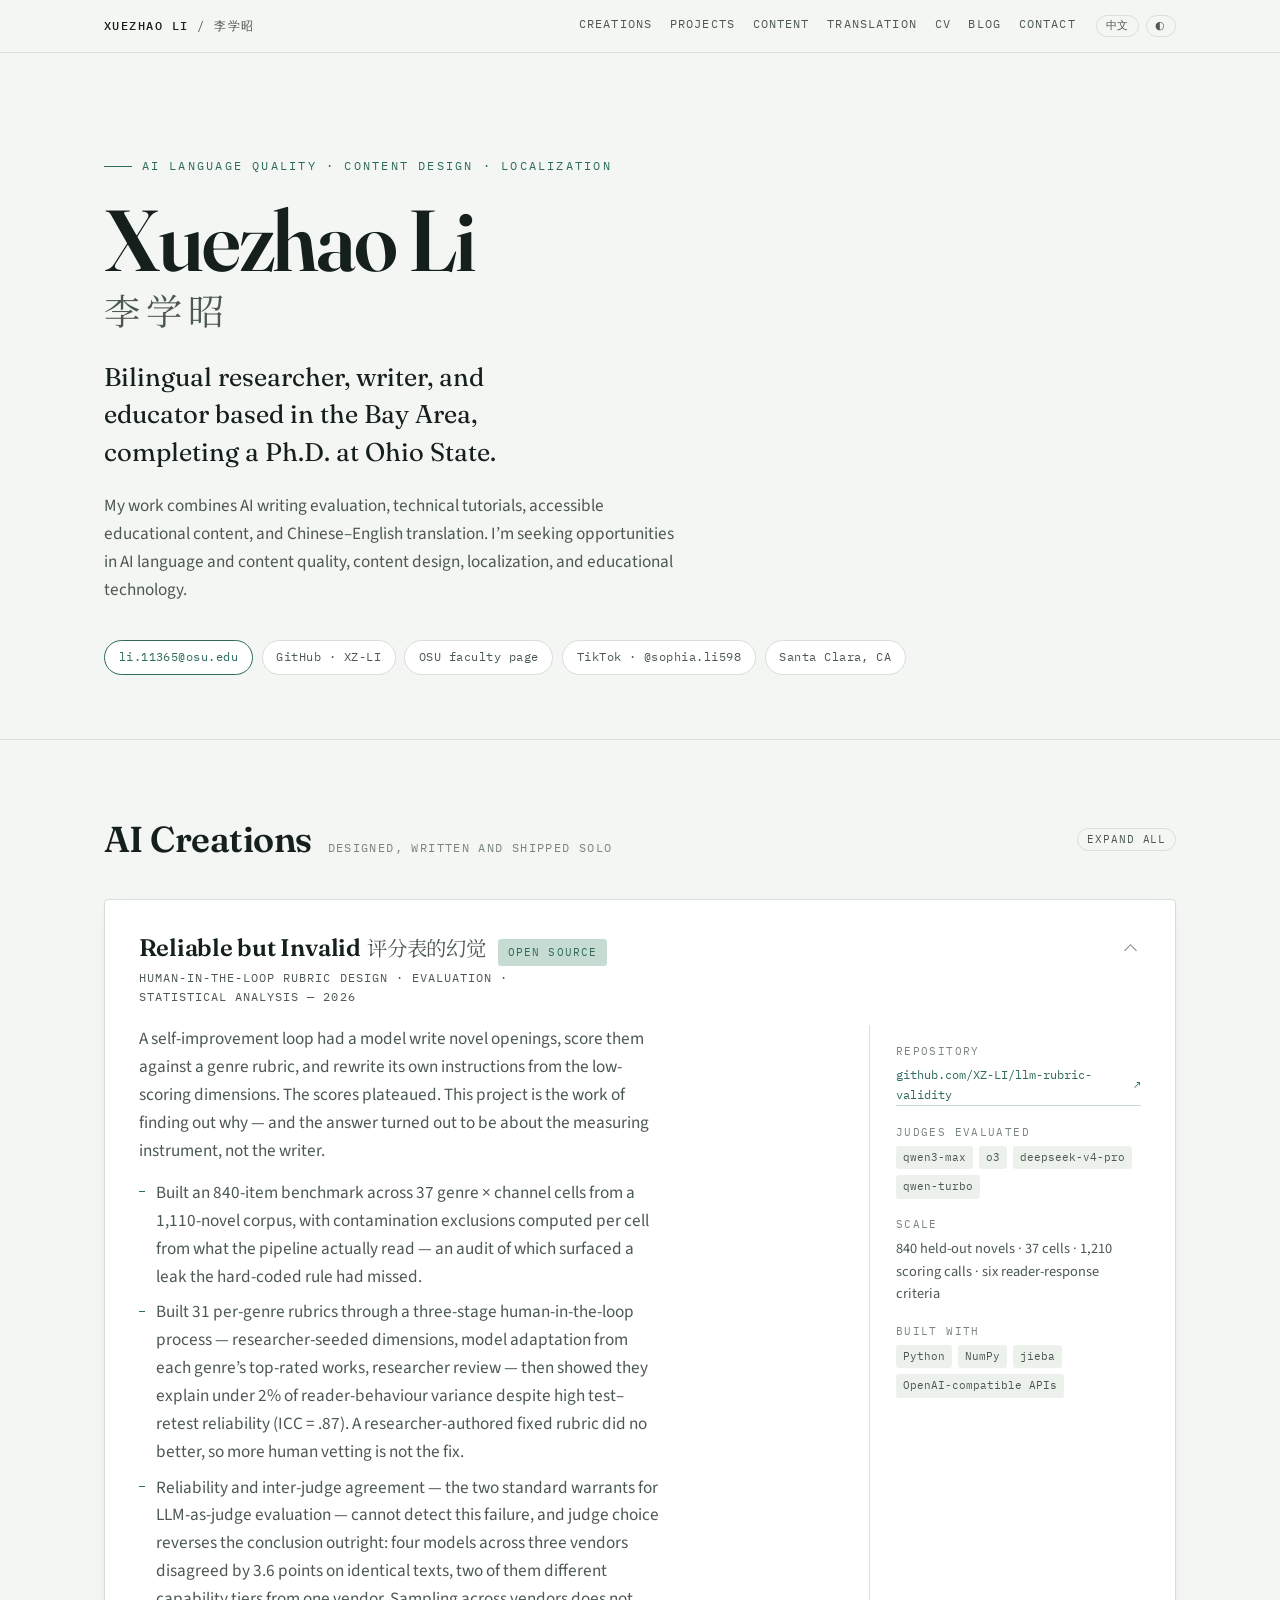
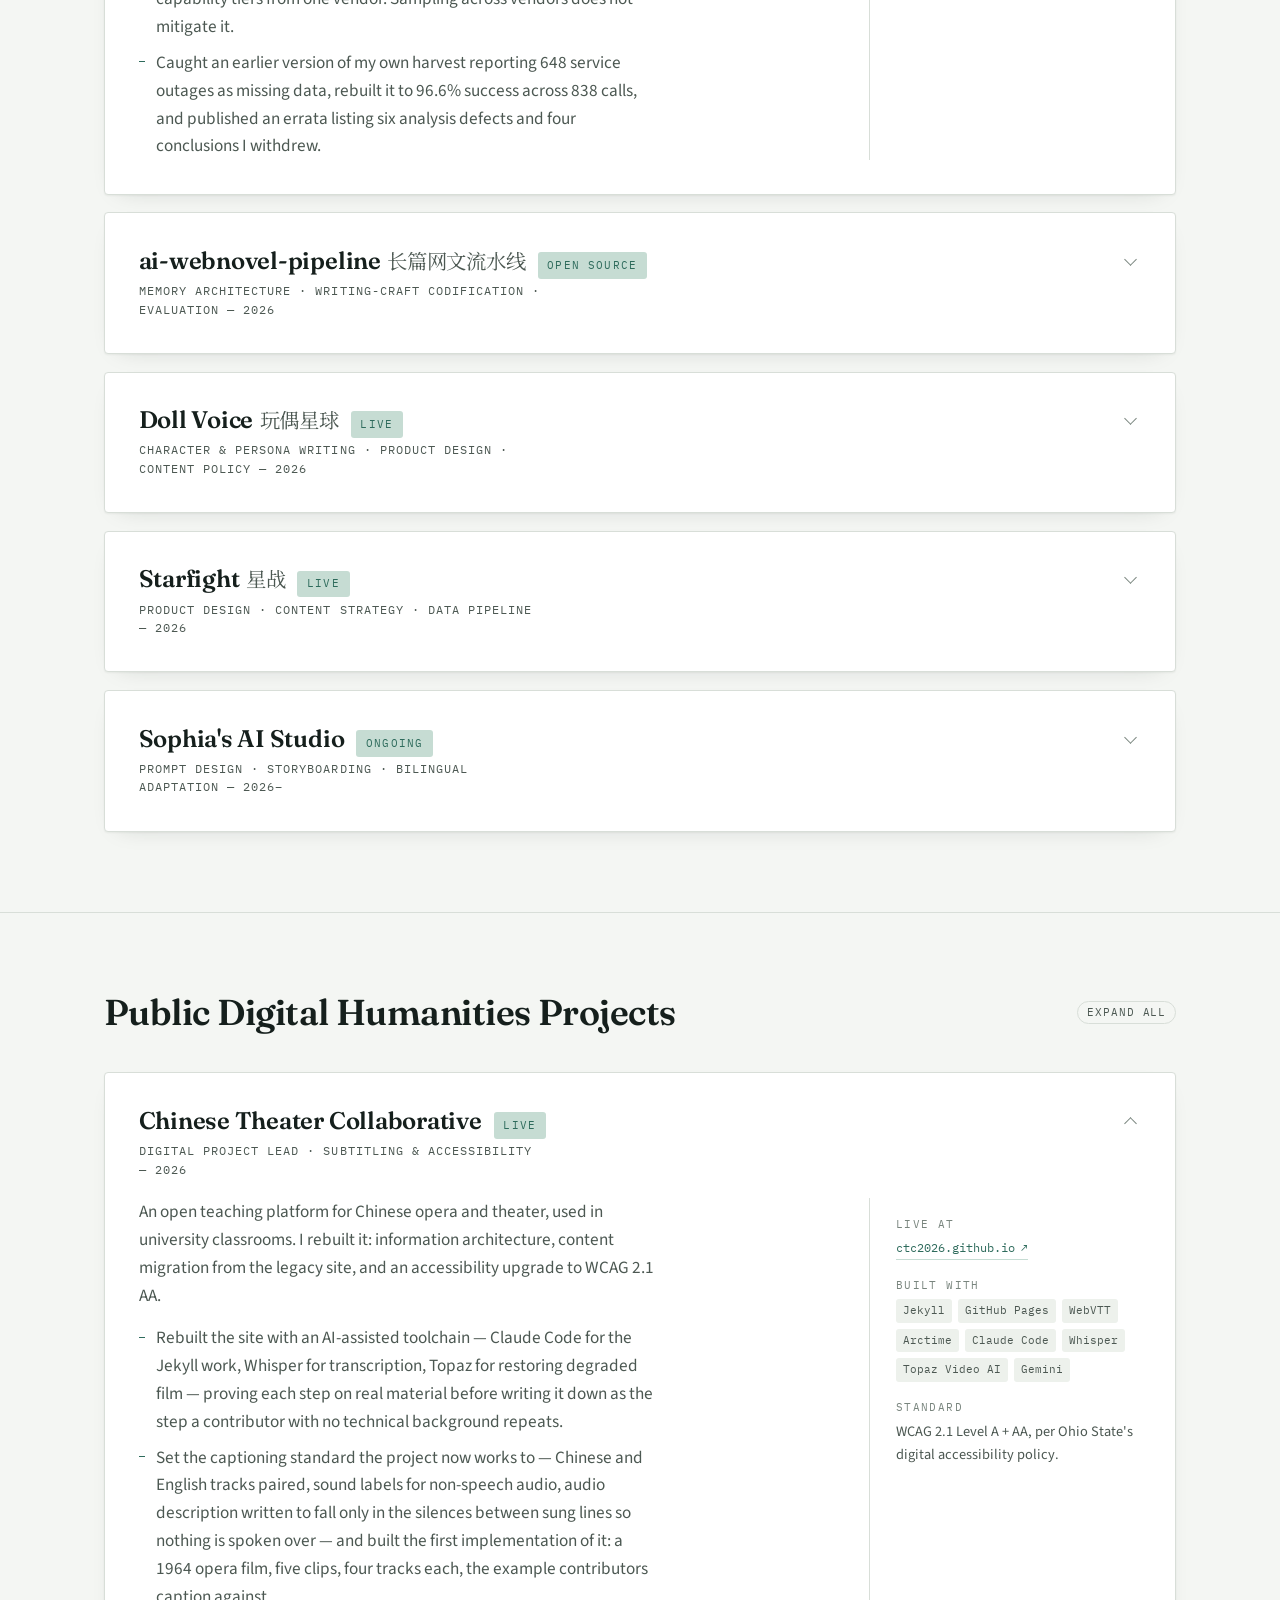
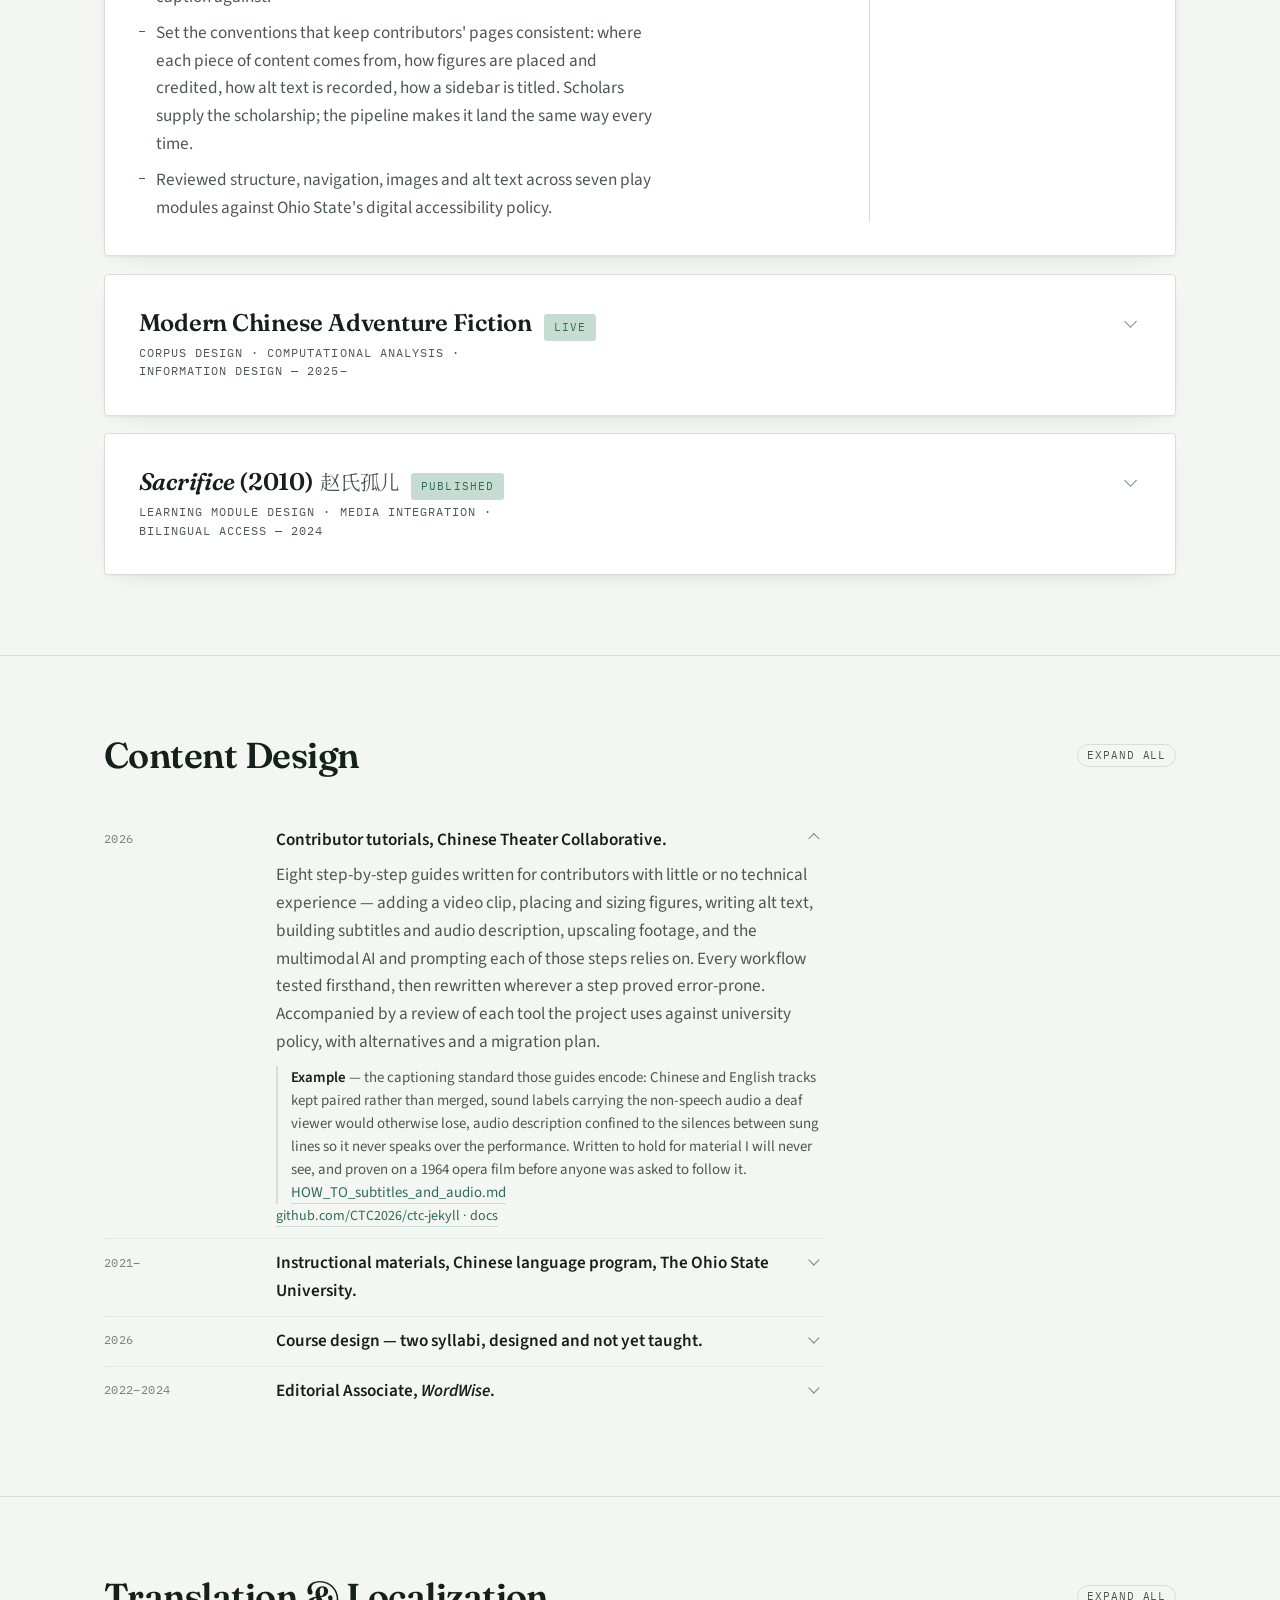
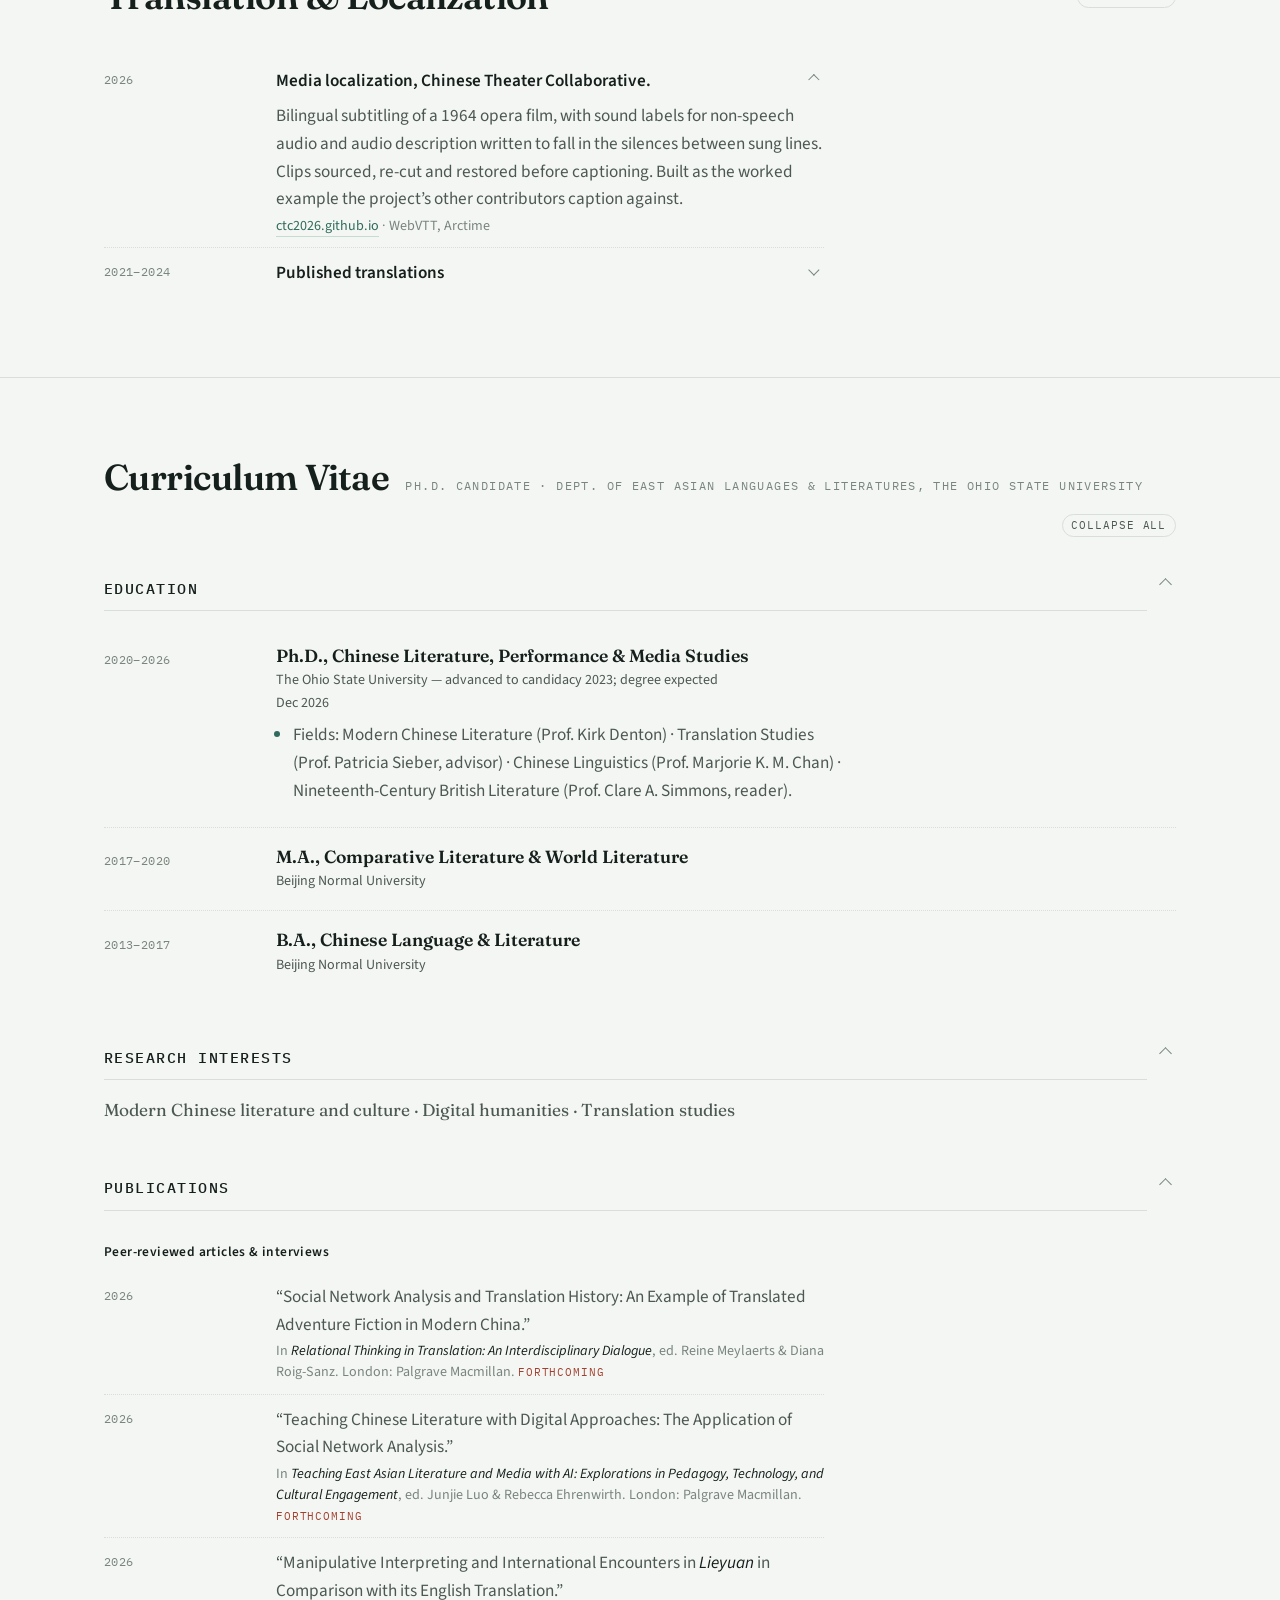
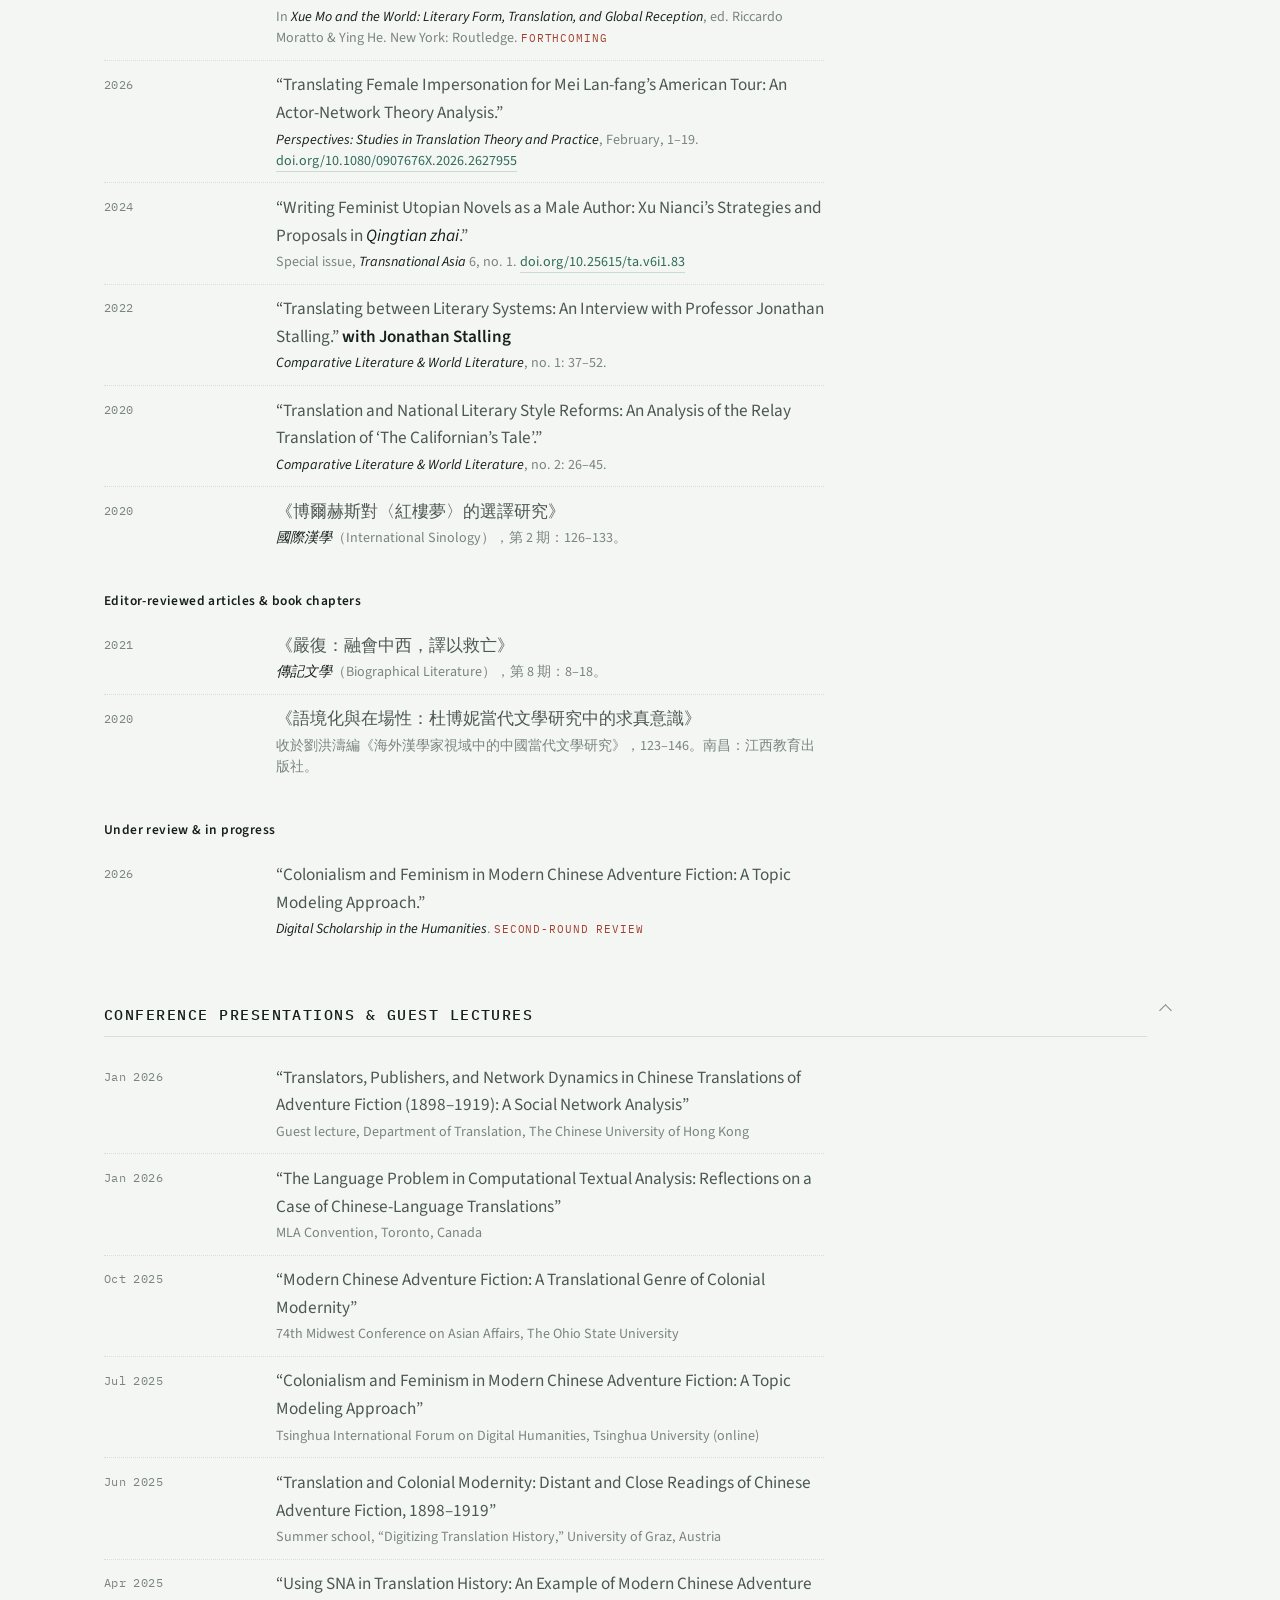
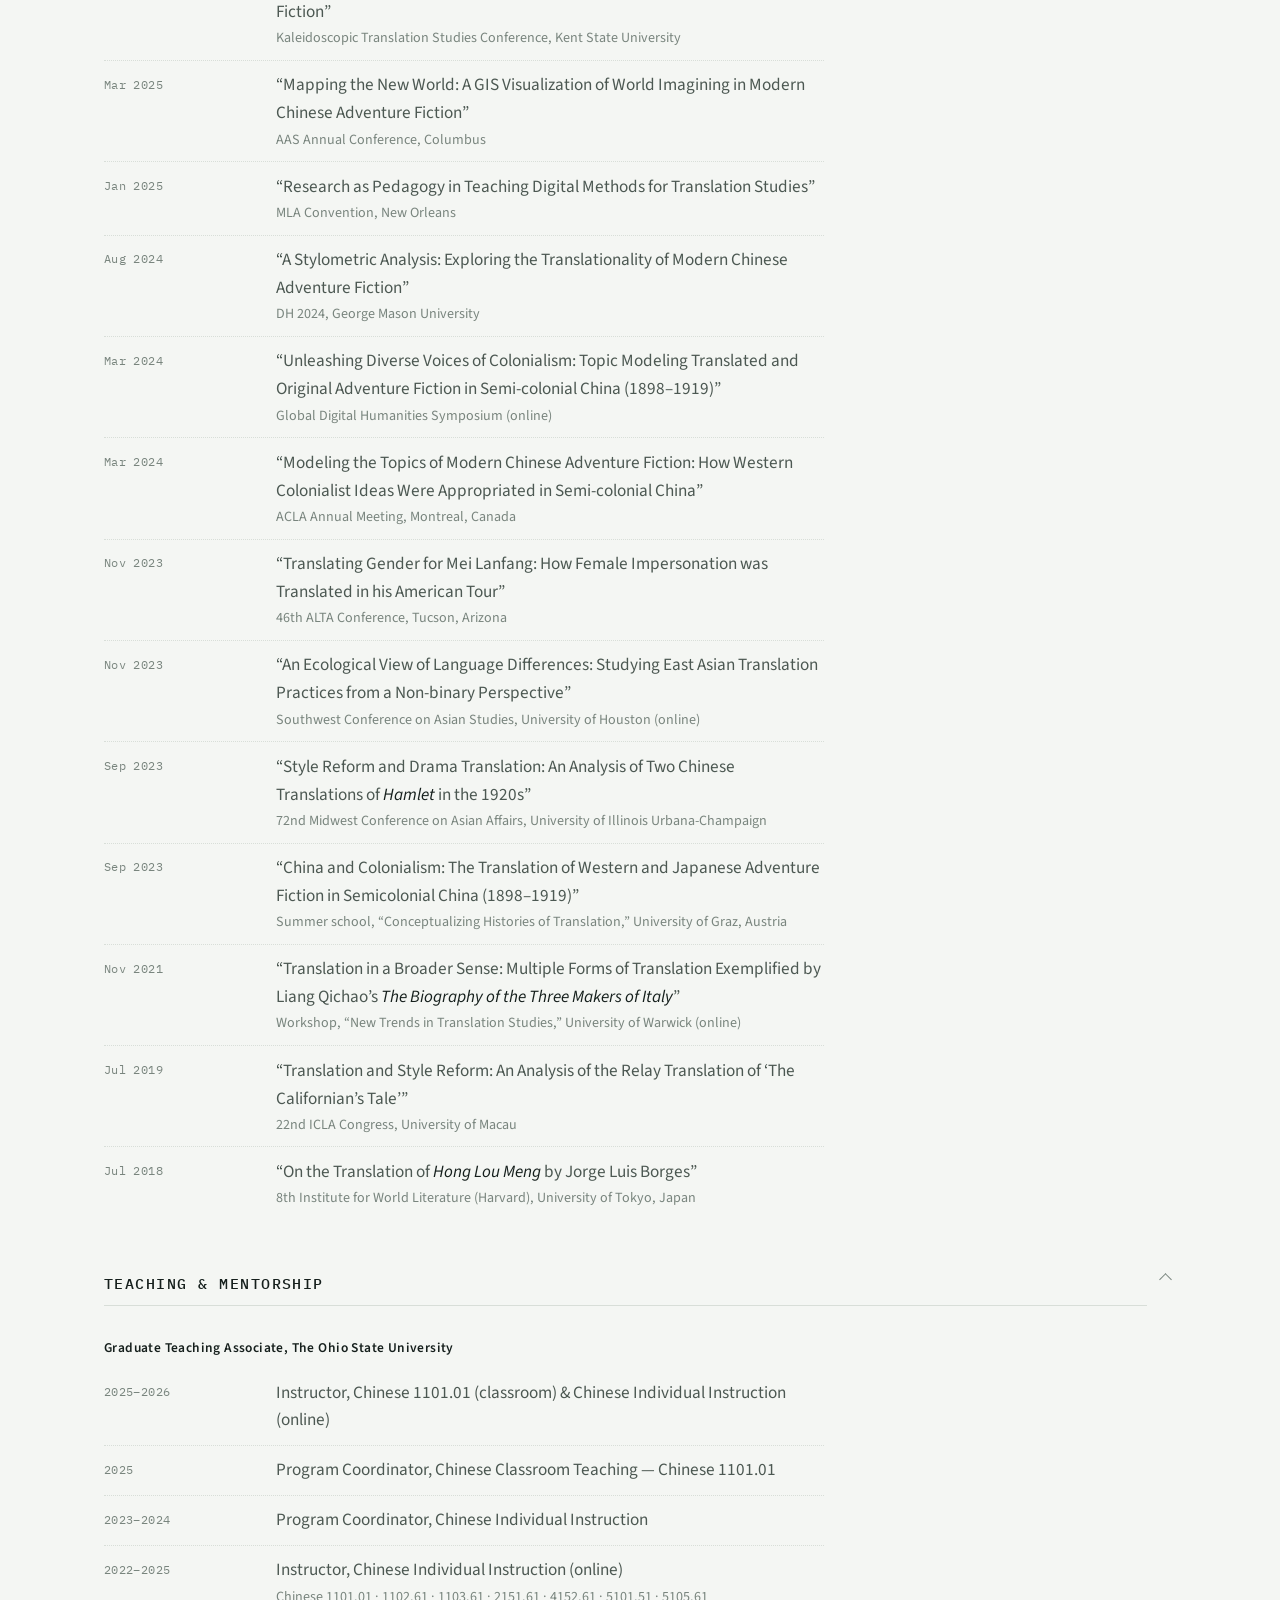
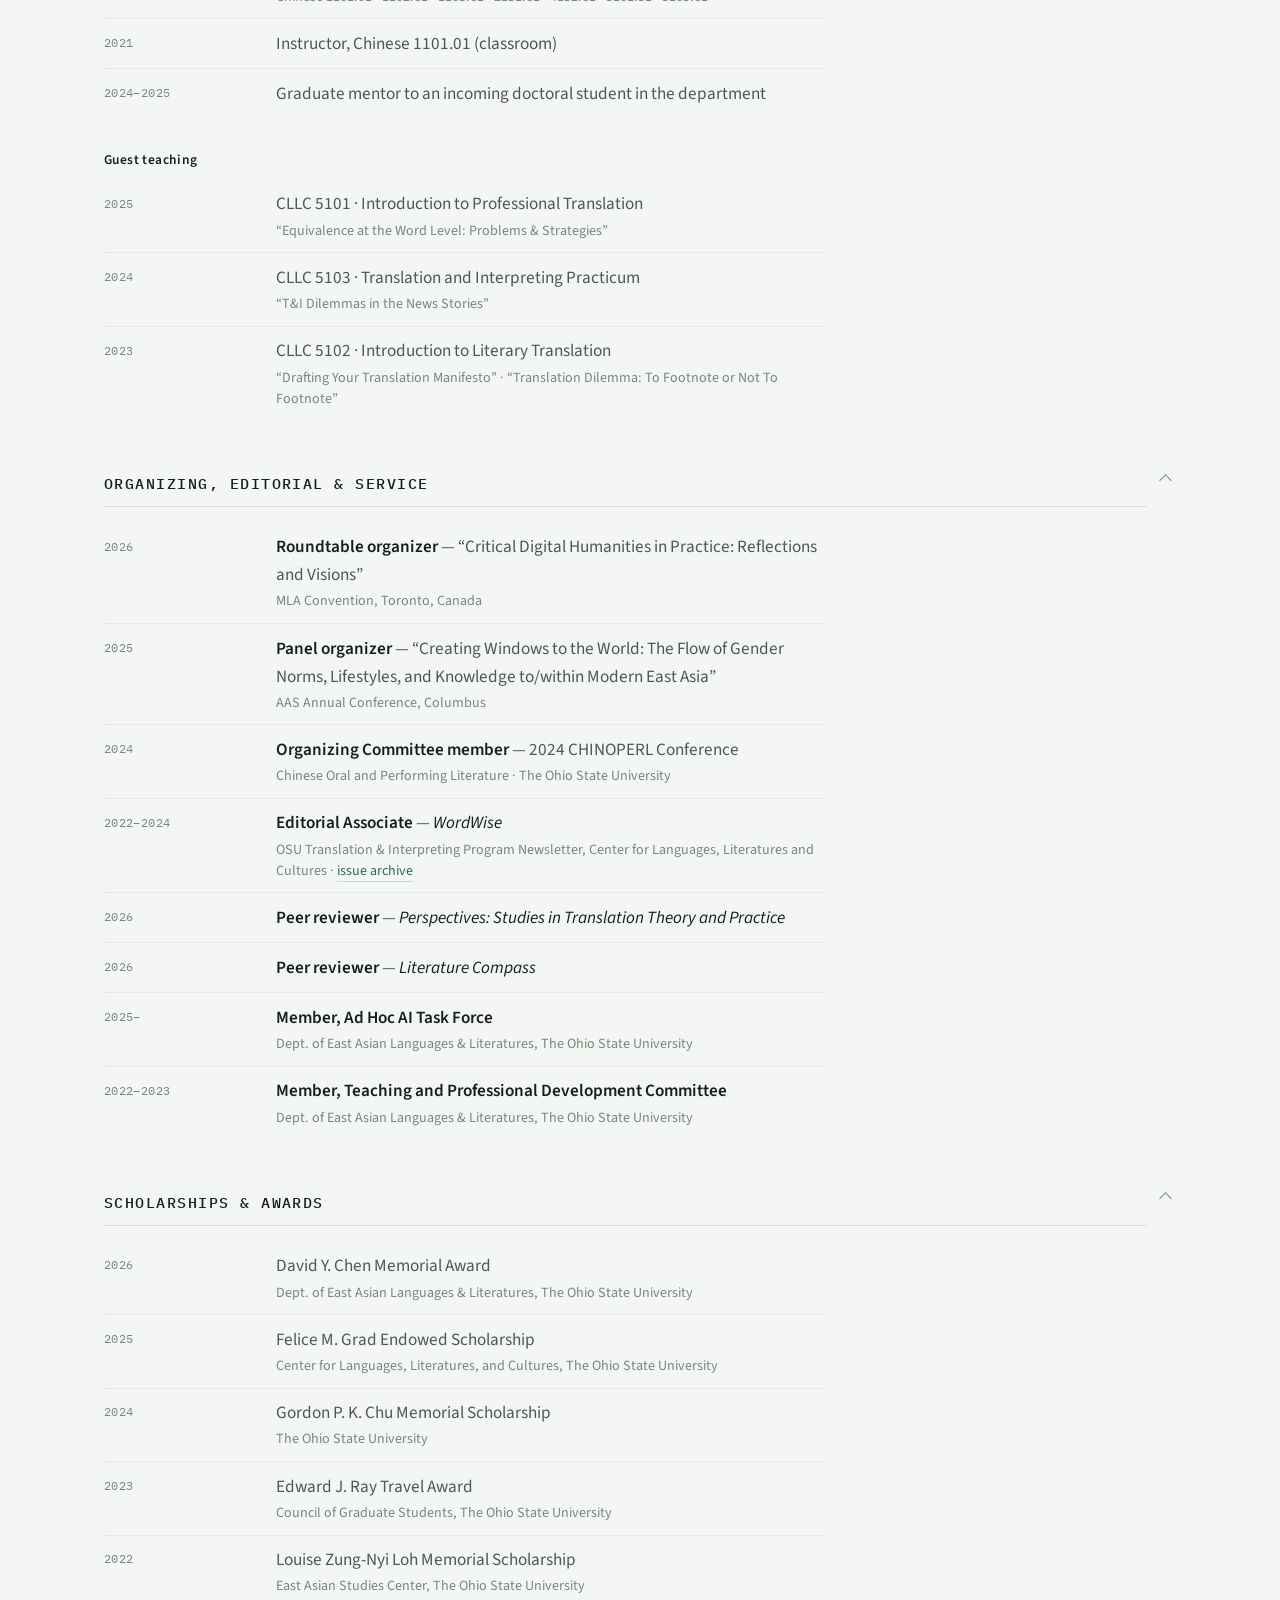
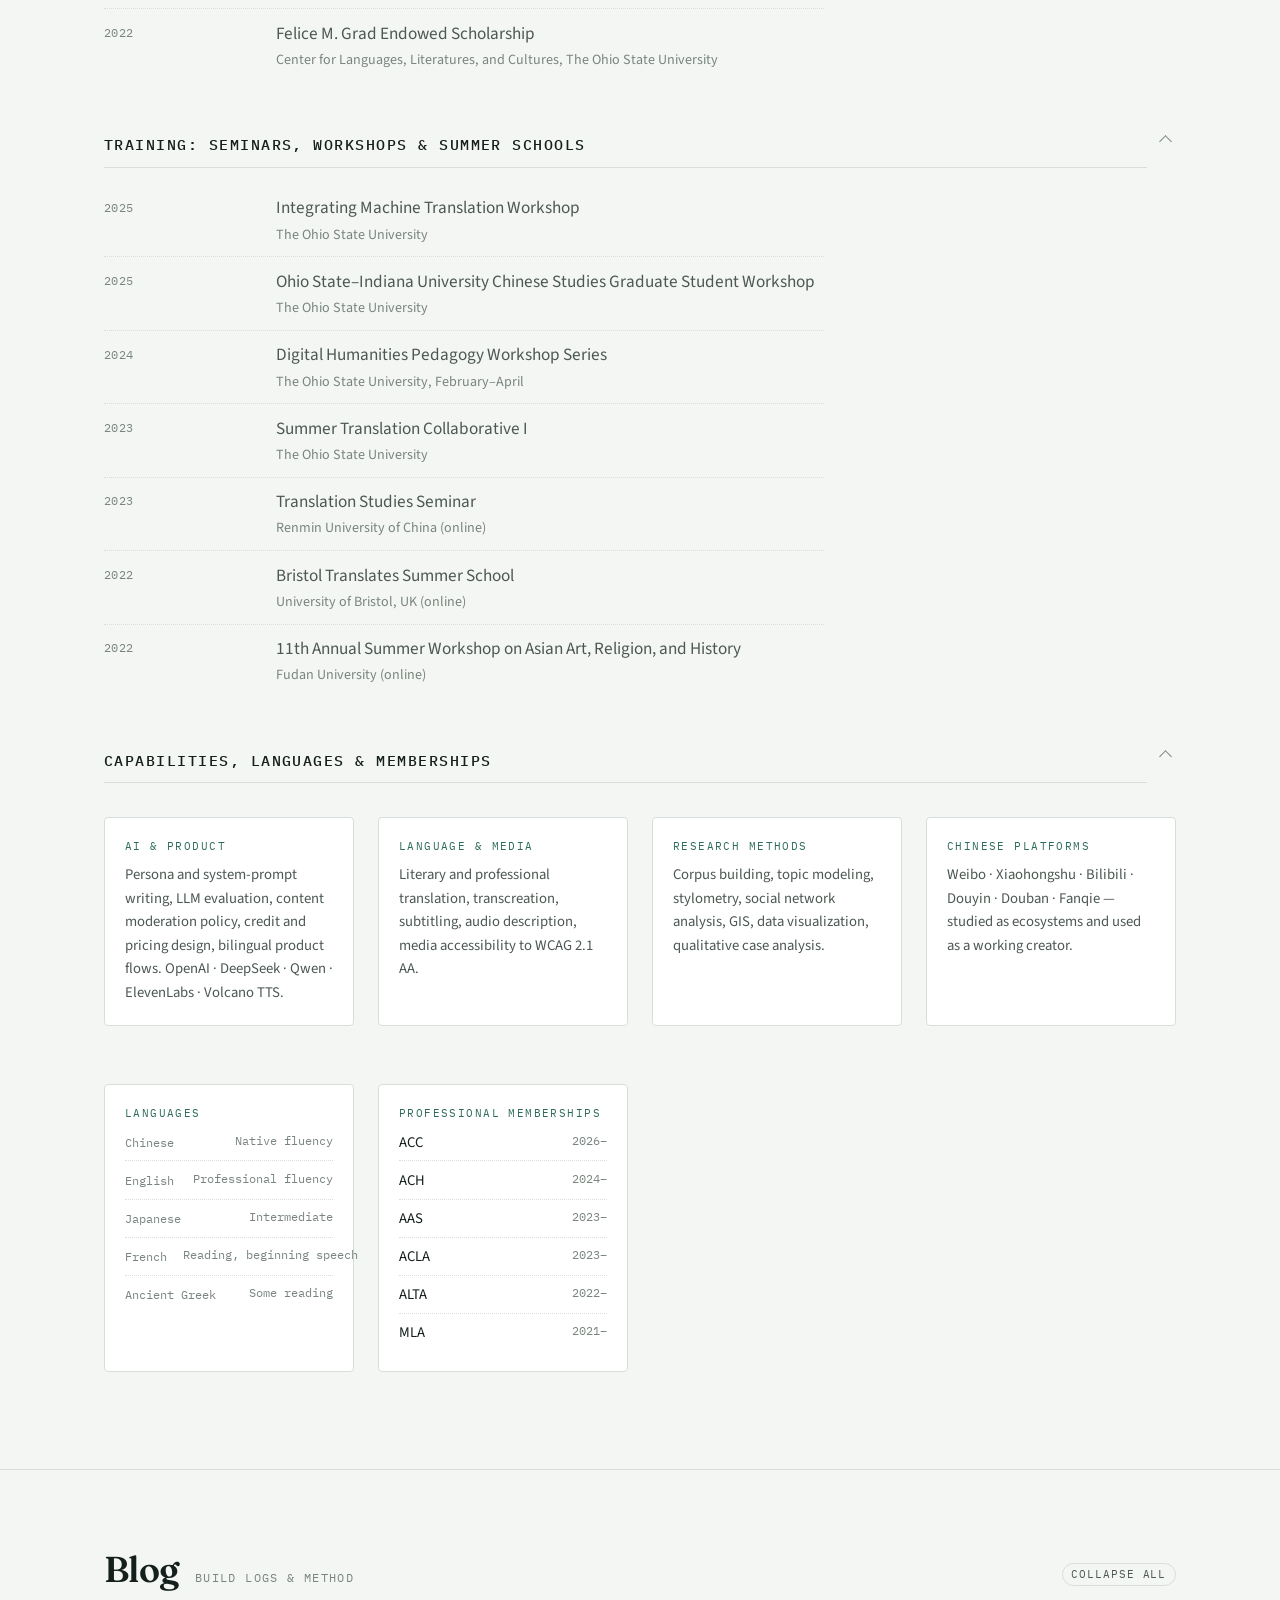
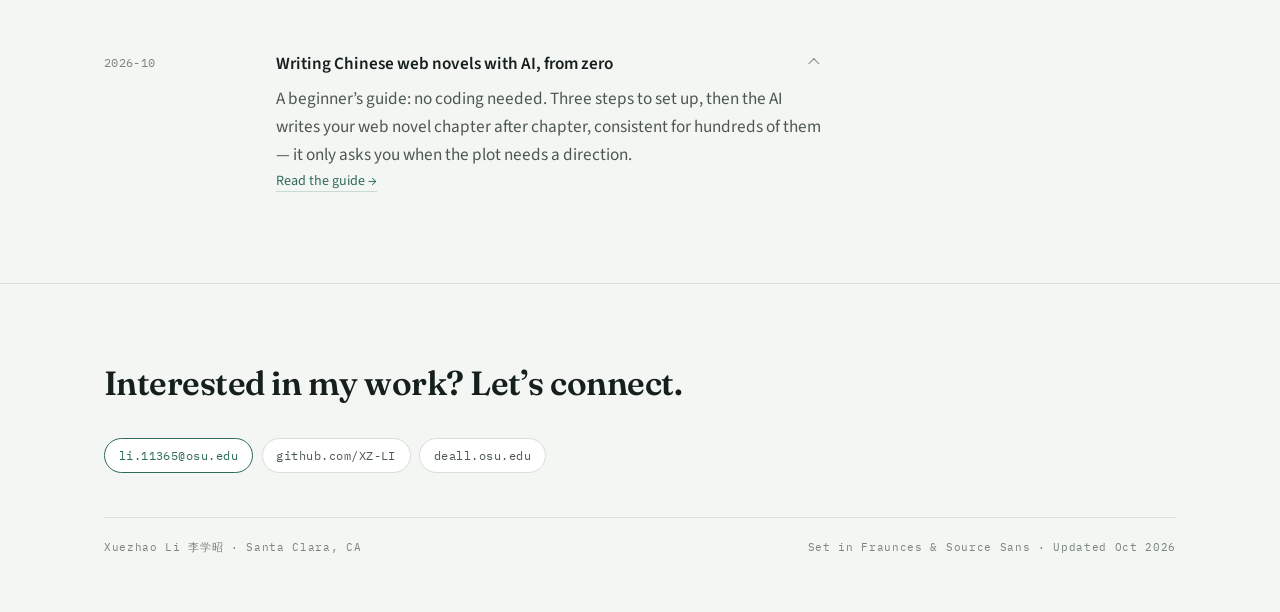
==== commit 4aeba0fd: "Reframe the webnovel post as a beginner's guide Retitle it 零基础用 AI 写网文 / Writing Chinese web novels " ====
--- a/index.html
+++ b/index.html
@@ -677,11 +677,9 @@
       <button class="tog expand-all" type="button" aria-expanded="false"><span class="lbl-more"><span class="en">Expand all</span><span class="zh">全部展开</span></span><span class="lbl-less"><span class="en">Collapse all</span><span class="zh">全部收起</span></span></button>
     </div>
     <ul class="runs">
-      <li><span class="yr">2026-10</span><details open><summary><b><span class="en">Building a skill for someone who isn’t me</span><span class="zh">把一个 skill 建给不是我的人用</span></b></summary><div class="run-body">
-        <!-- ↓↓↓ 介绍文案占位：等 Xuezhao 自己的版本，替换这两行即可（en / zh 各一句） ↓↓↓ -->
-        <span class="en">How a private writing pipeline became something a stranger could run — and how you test a system whose output has no correct answer.</span><span class="zh">一套自用的写作流程，怎么变成一个陌生人也能跑起来的东西——以及，当产出没有正确答案时，你怎么测试它。</span>
-        <!-- ↑↑↑ 介绍文案占位 ↑↑↑ -->
-        <span class="venue"><a href="blog/building-a-skill.html"><span class="en">Read the note →</span><span class="zh">读全文 →</span></a></span></div></details></li>
+      <li><span class="yr">2026-10</span><details open><summary><b><span class="en">Writing Chinese web novels with AI, from zero</span><span class="zh">零基础用 AI 写网文</span></b></summary><div class="run-body">
+        <span class="en">A beginner’s guide: no coding needed. Three steps to set up, then the AI writes your web novel chapter after chapter, consistent for hundreds of them — it only asks you when the plot needs a direction.</span><span class="zh">零基础教程：不会编程也能用。三步装好就能自动写——AI 一章一章往下写，写到几百章也不前后矛盾，只在定剧情方向时问你一下。</span>
+        <span class="venue"><a href="blog/building-a-skill.html"><span class="en">Read the guide →</span><span class="zh">看教程 →</span></a></span></div></details></li>
     </ul>
   </div>
 </section>
